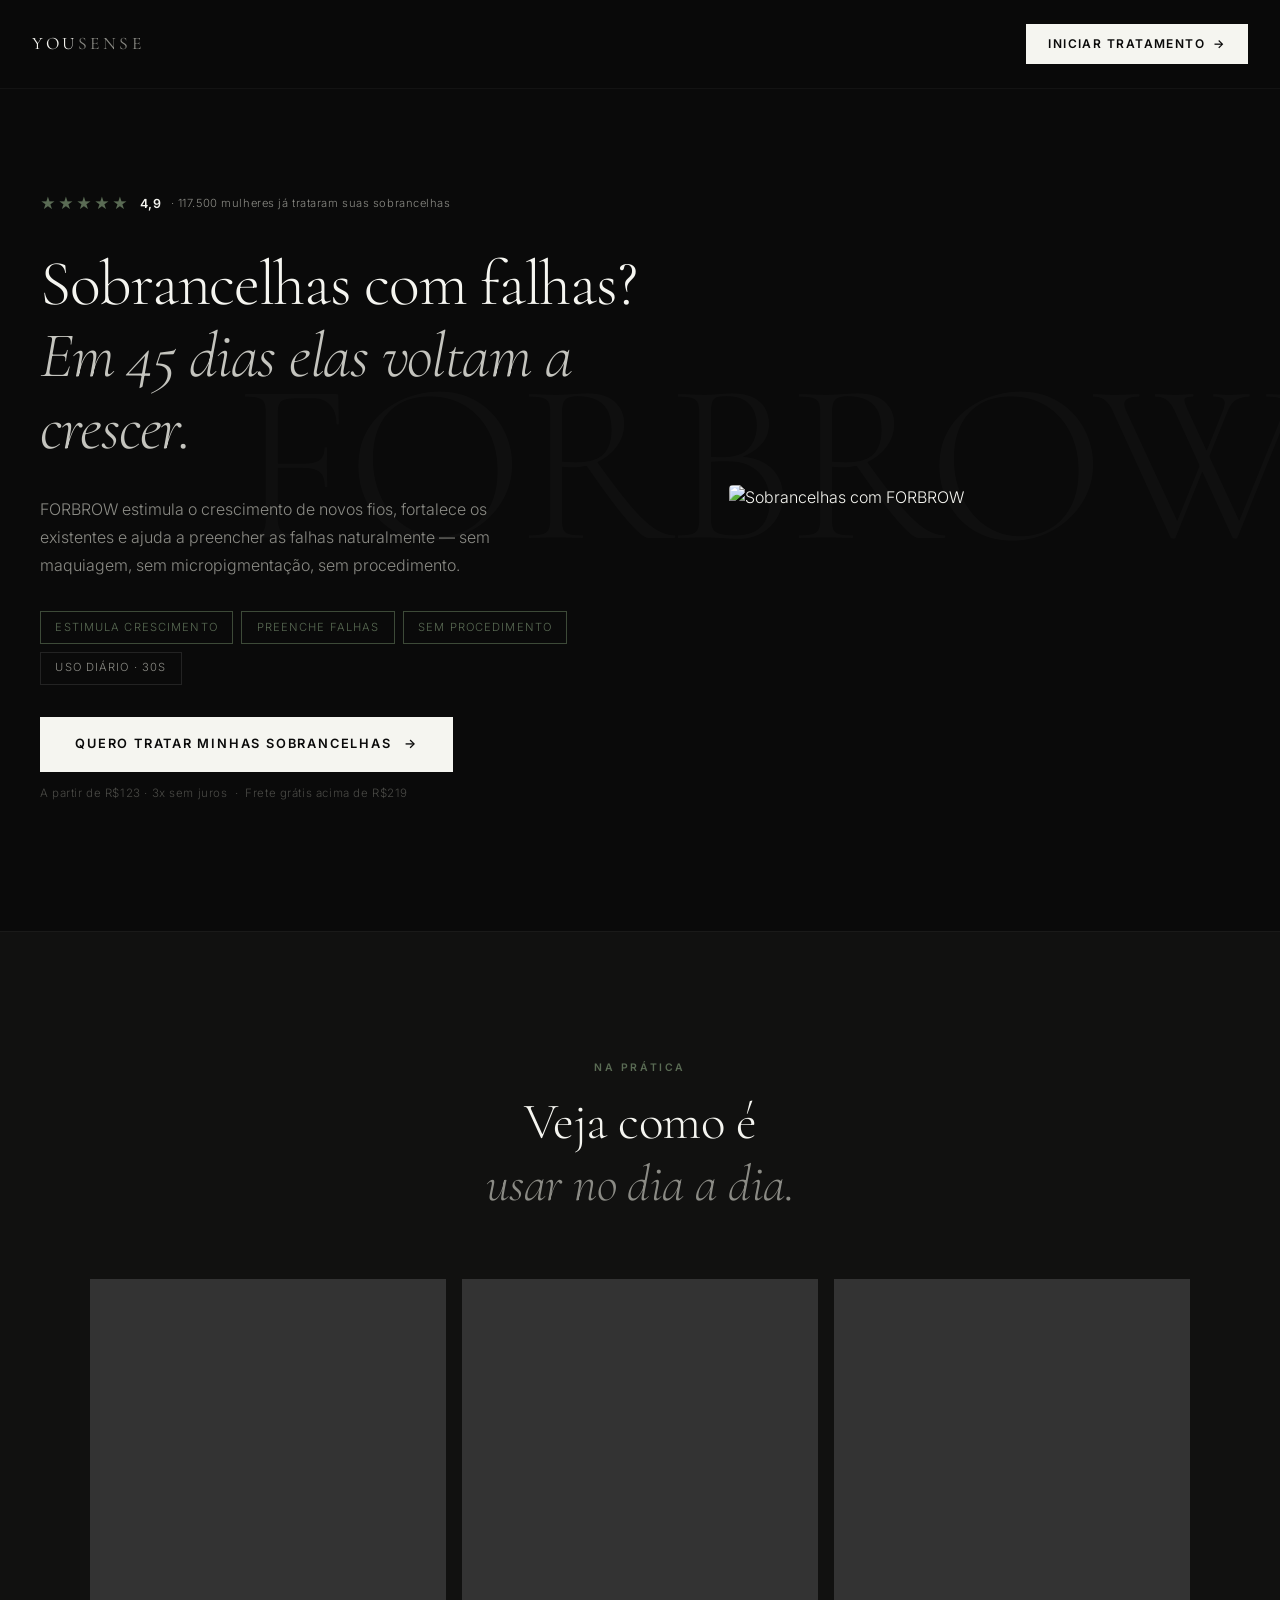
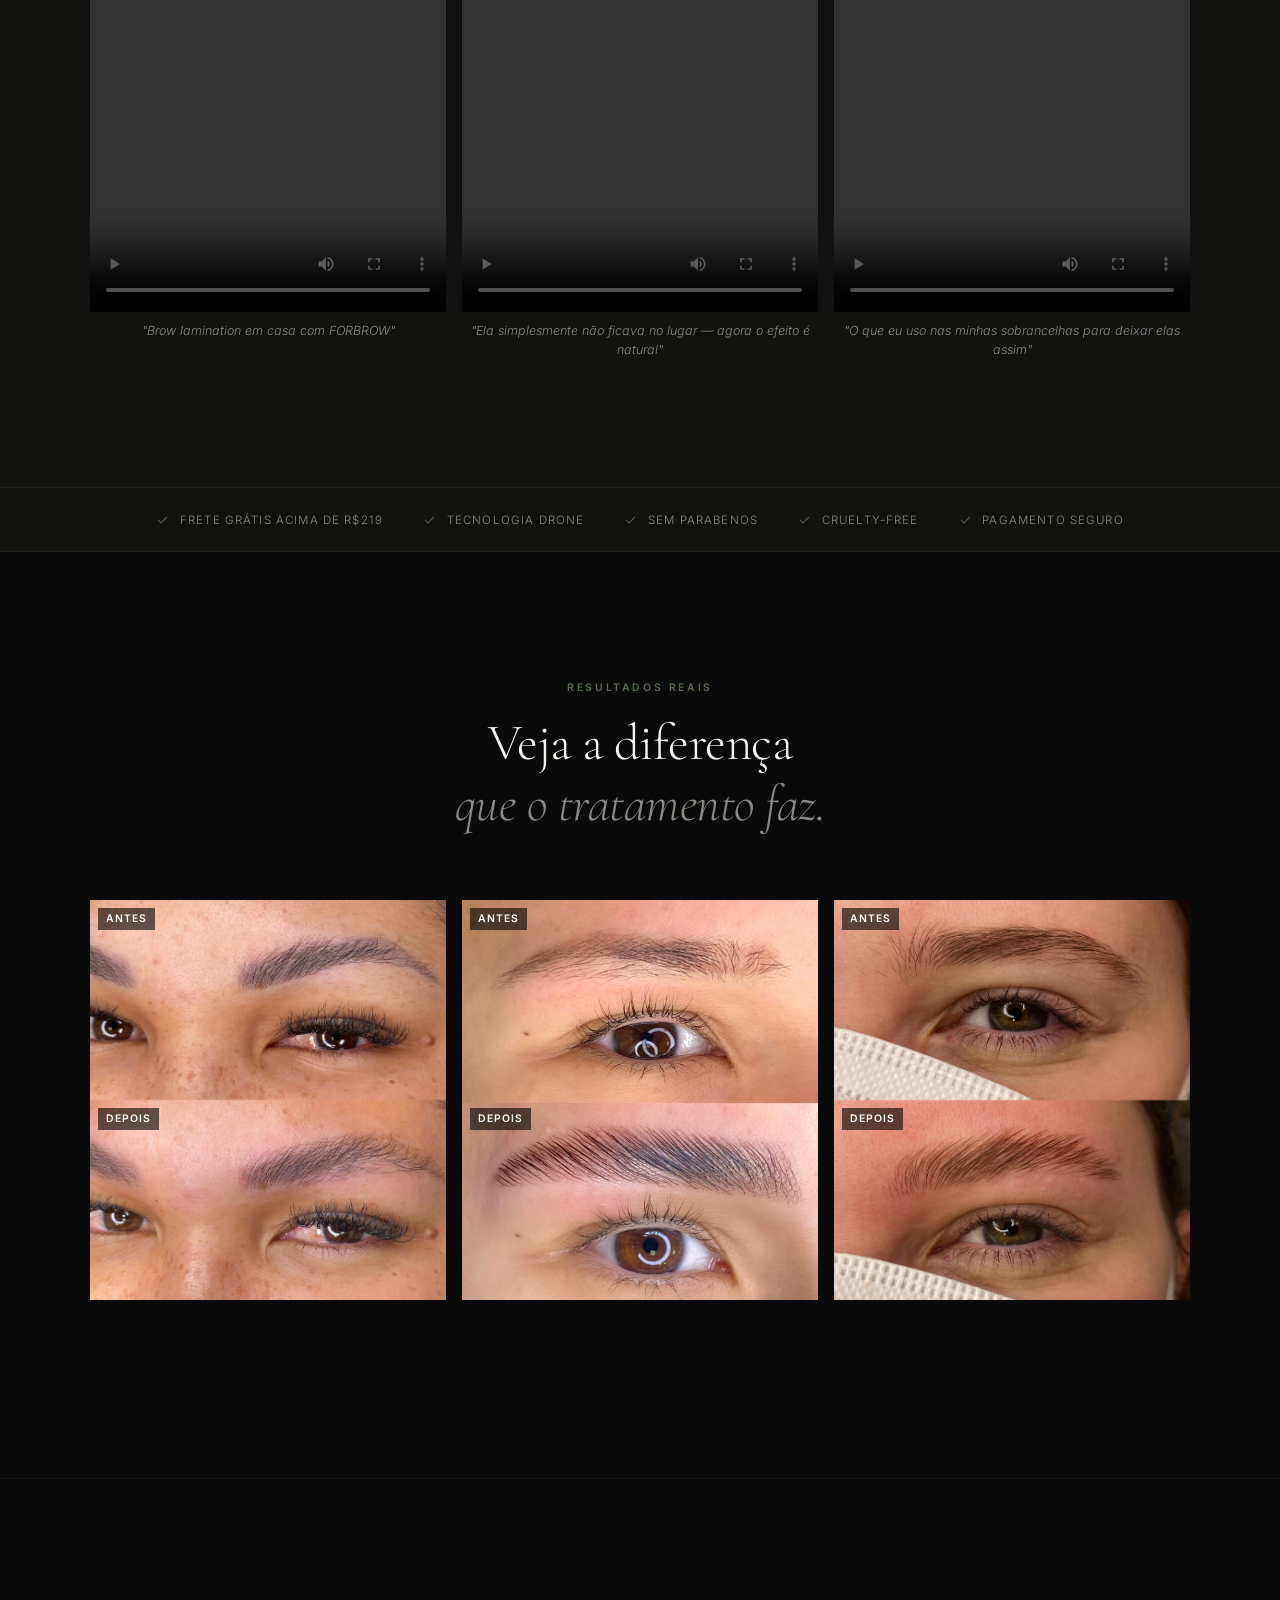
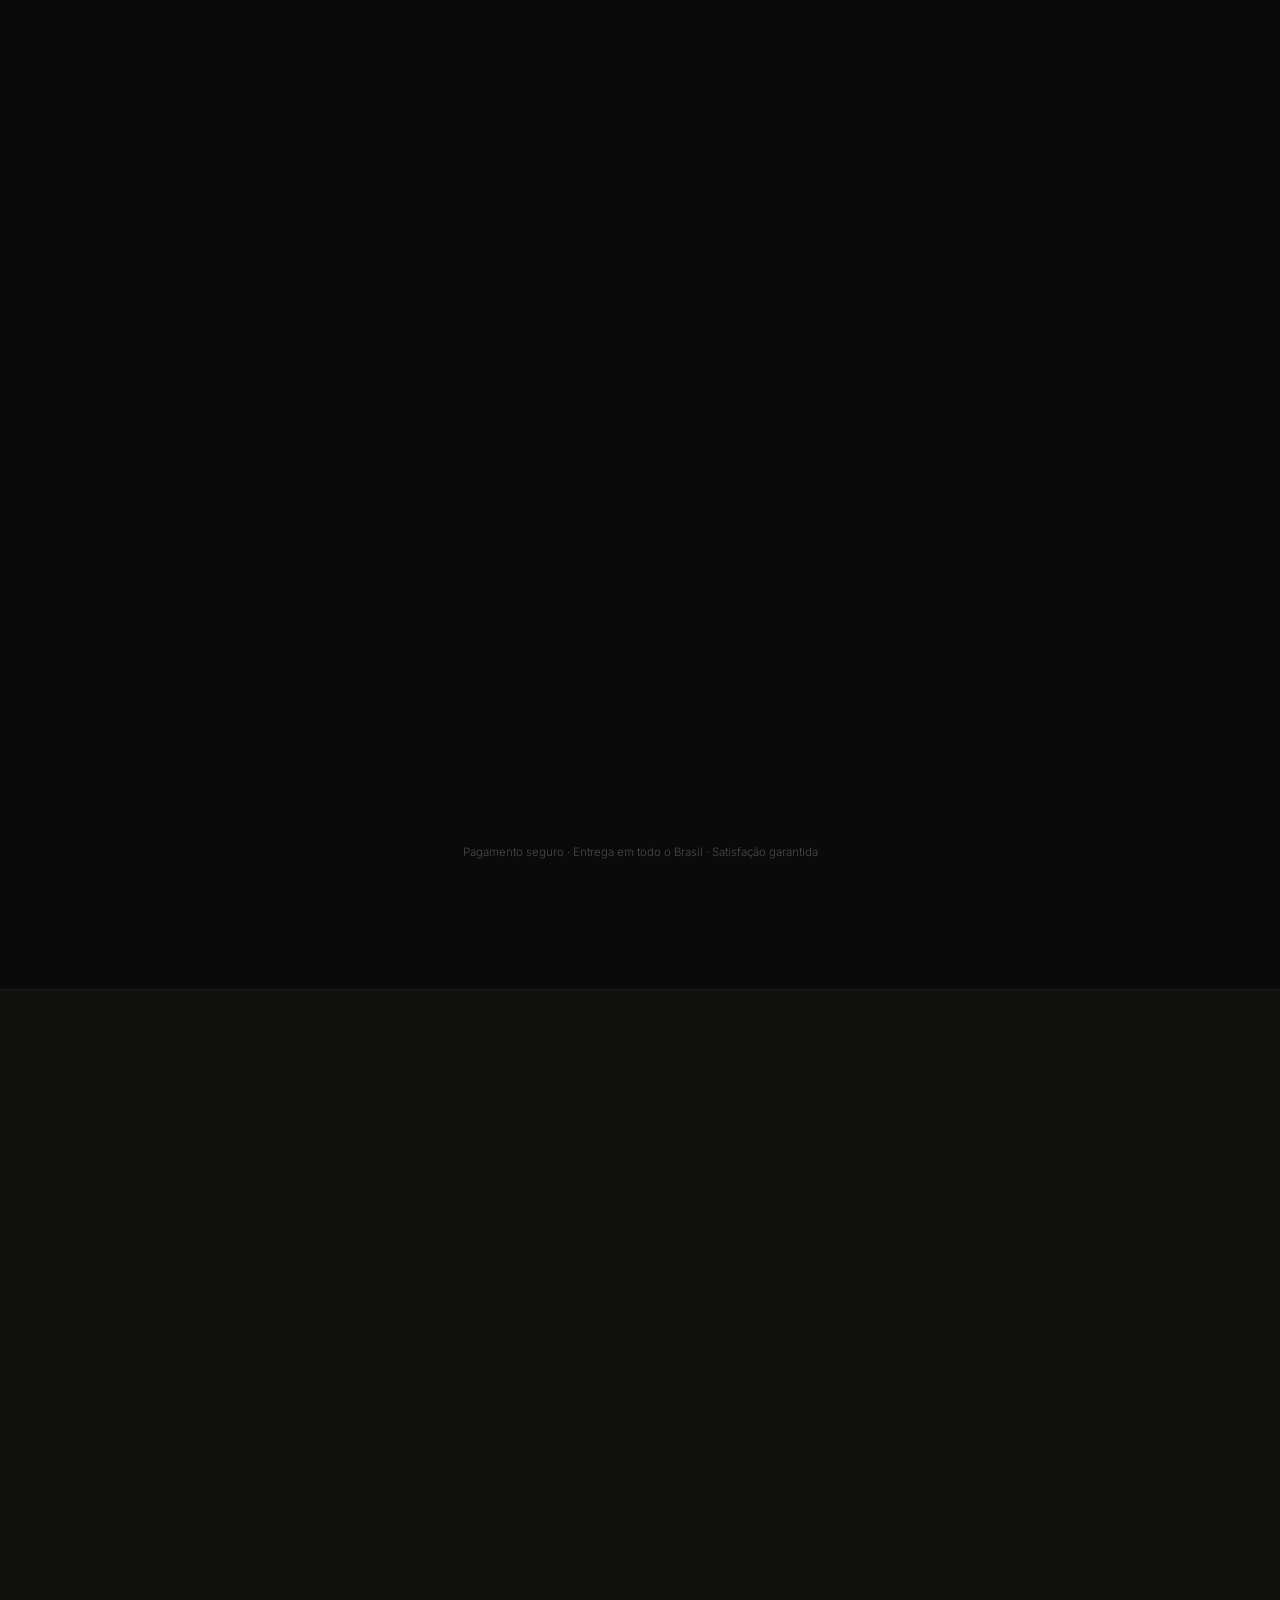
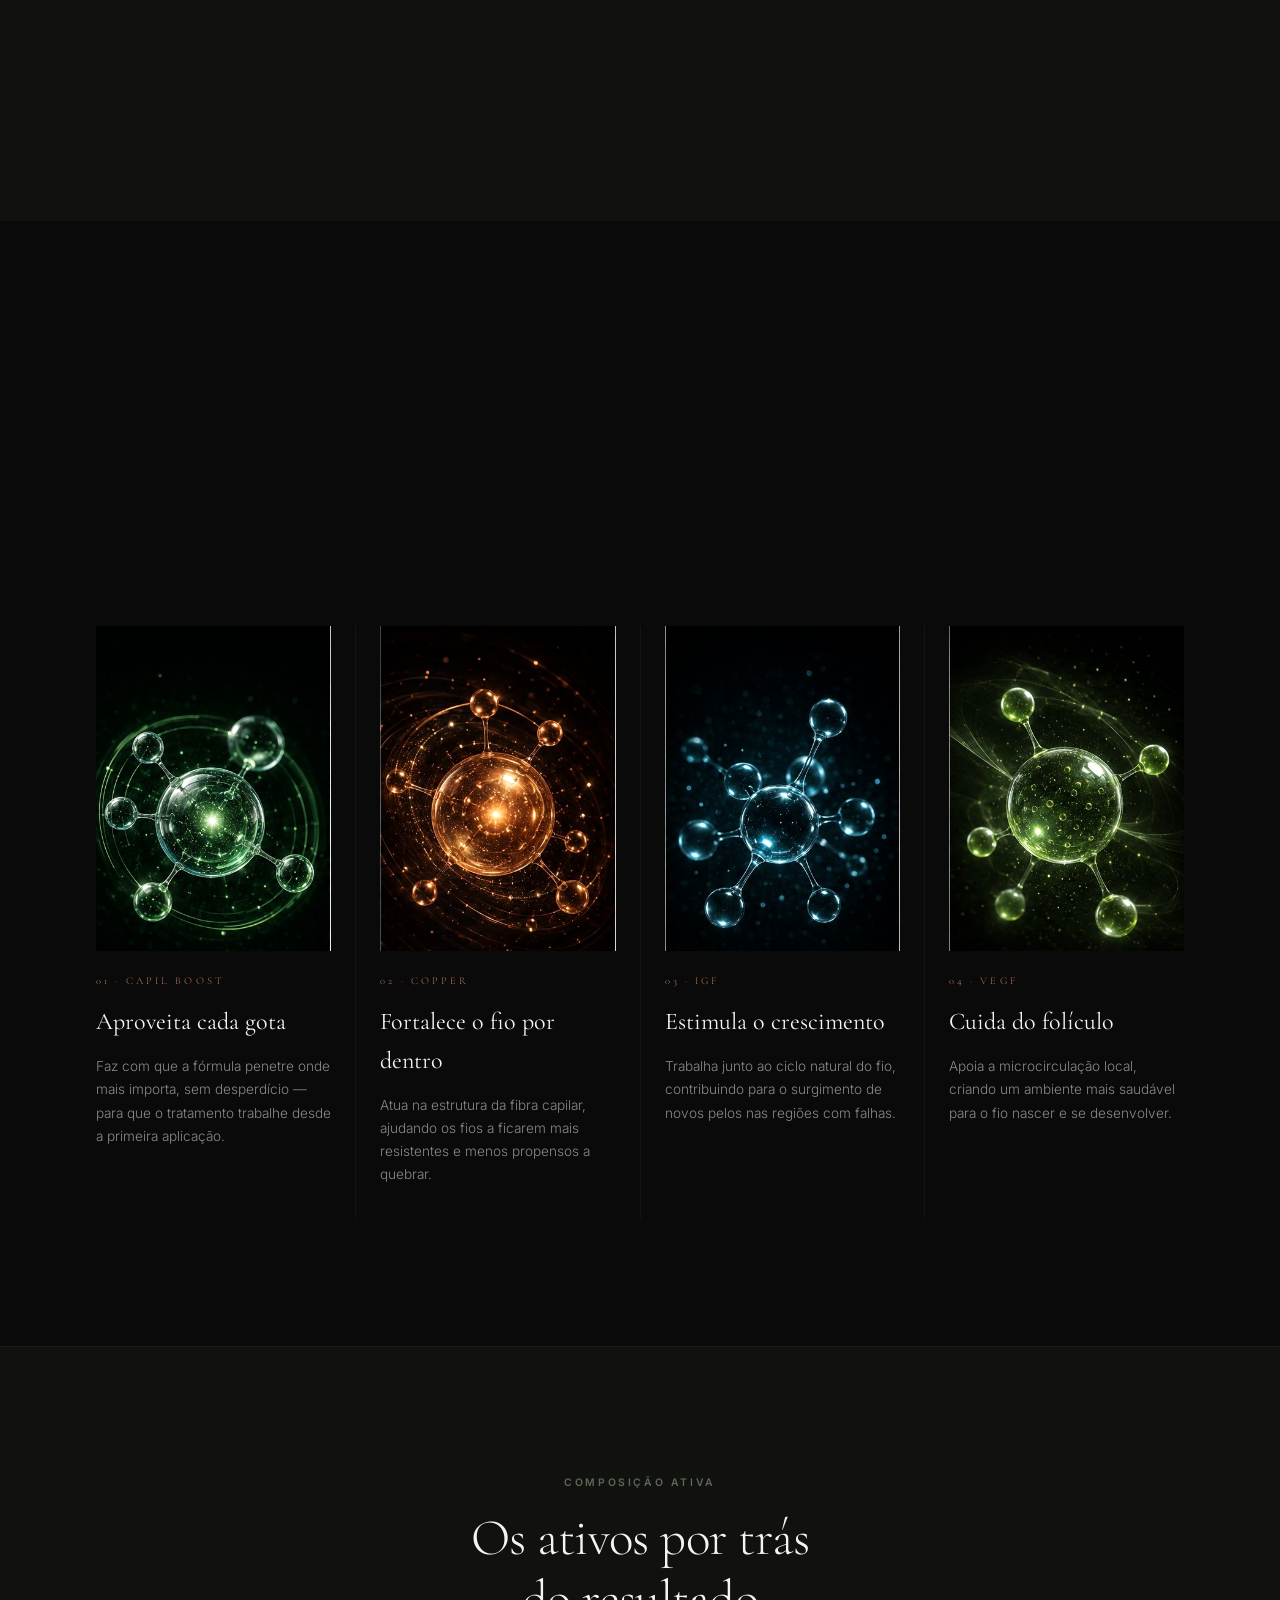
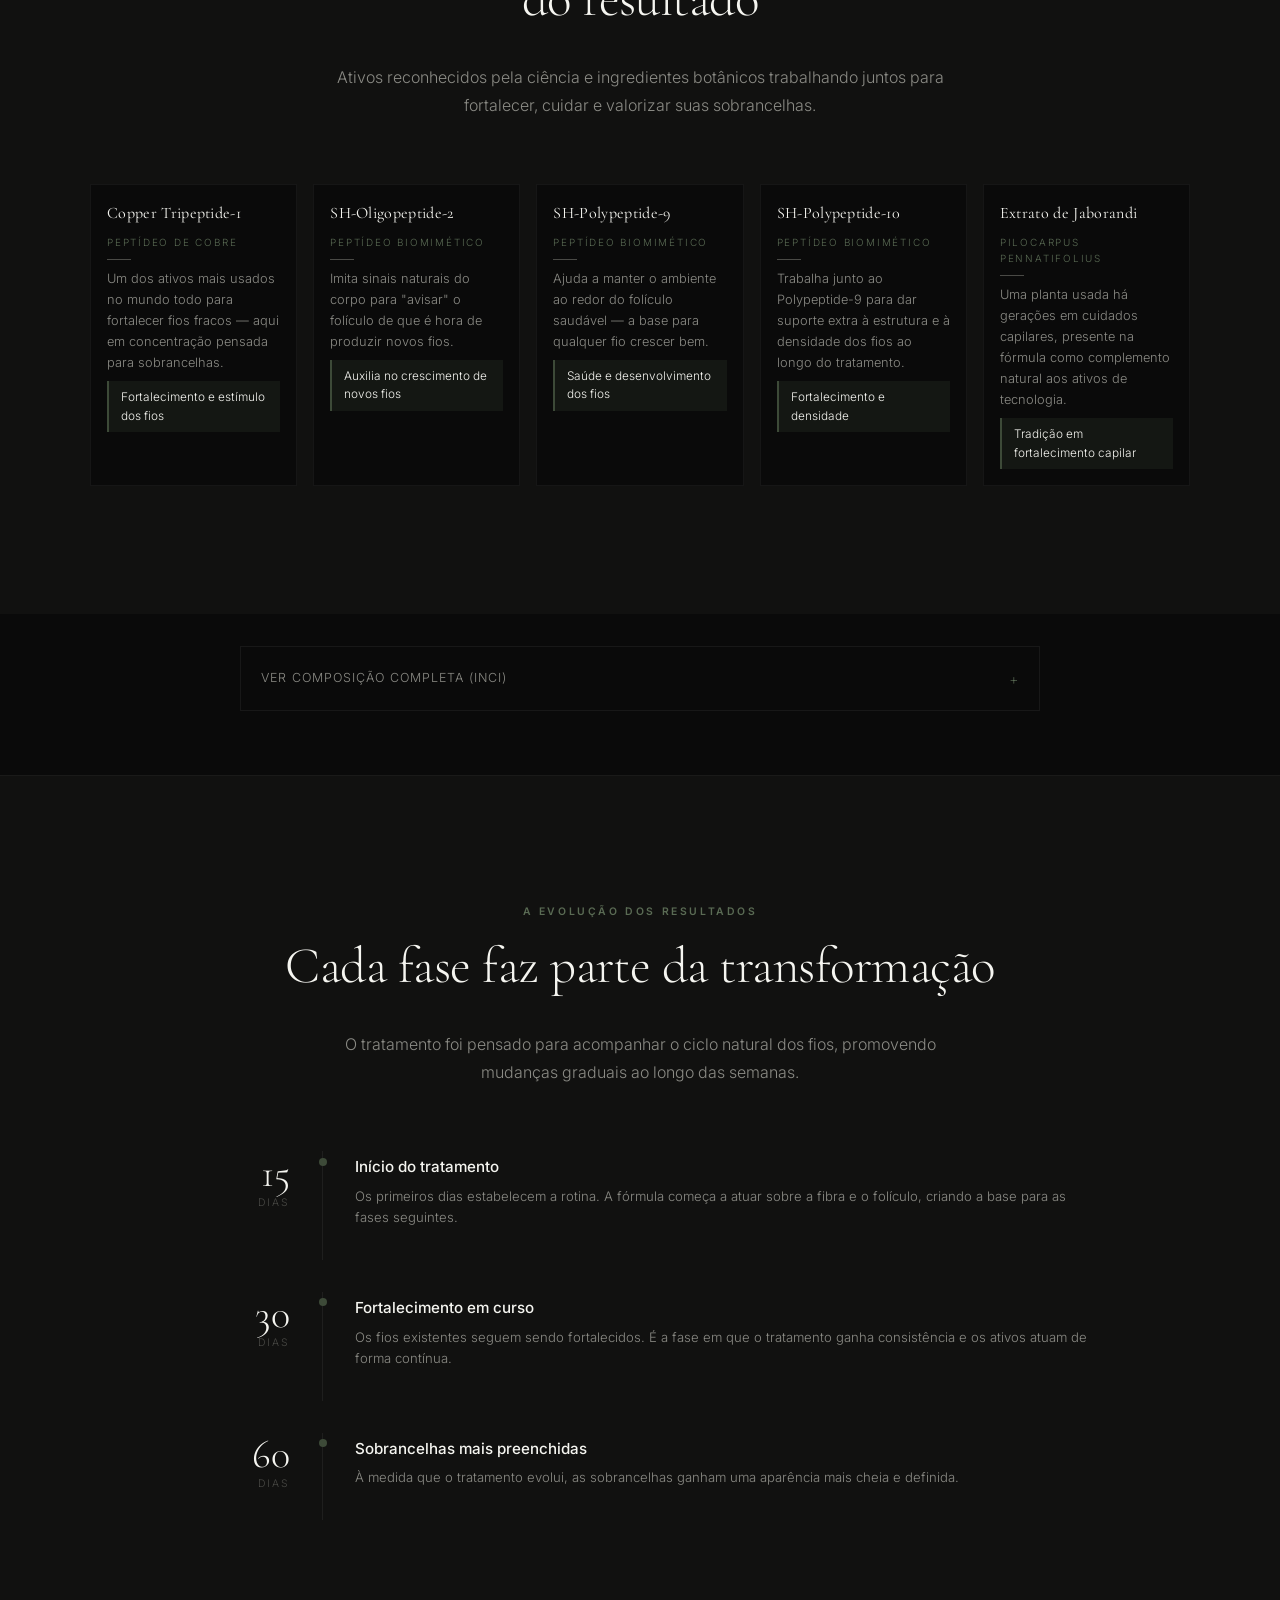
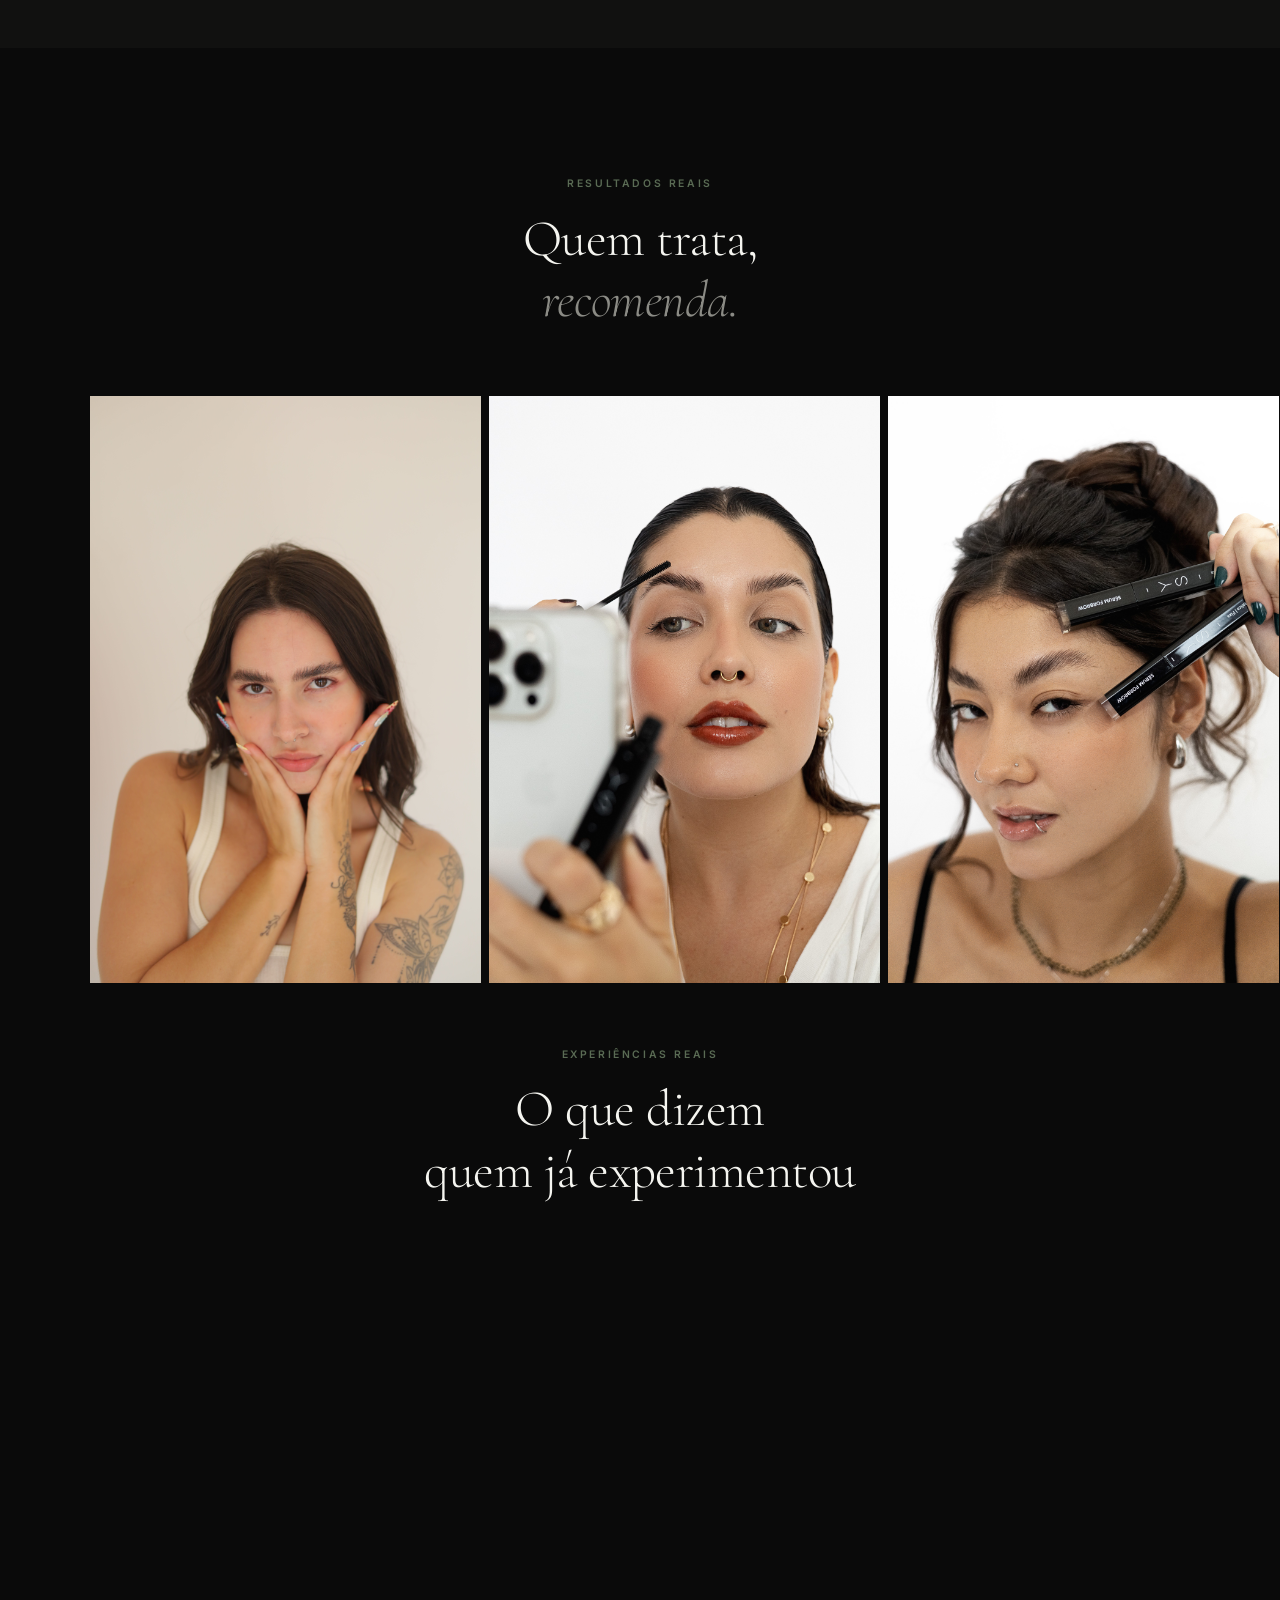
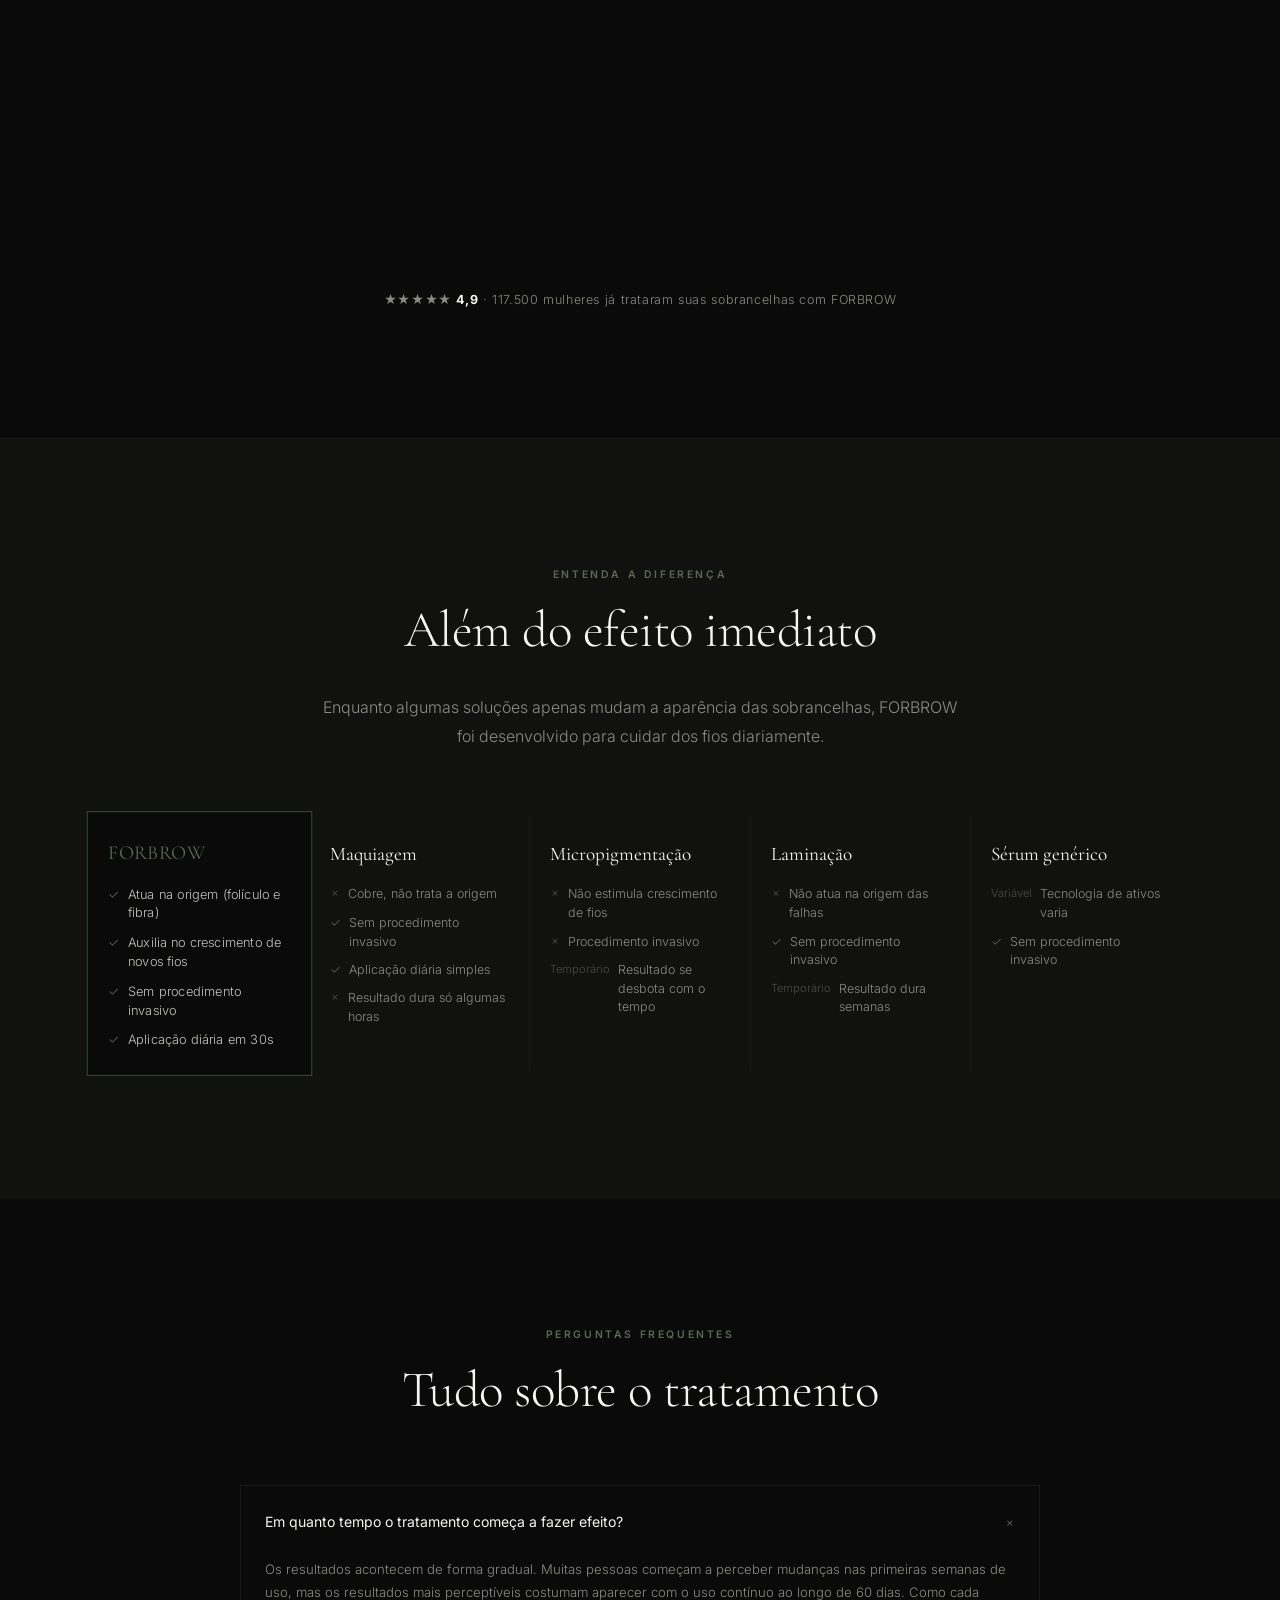
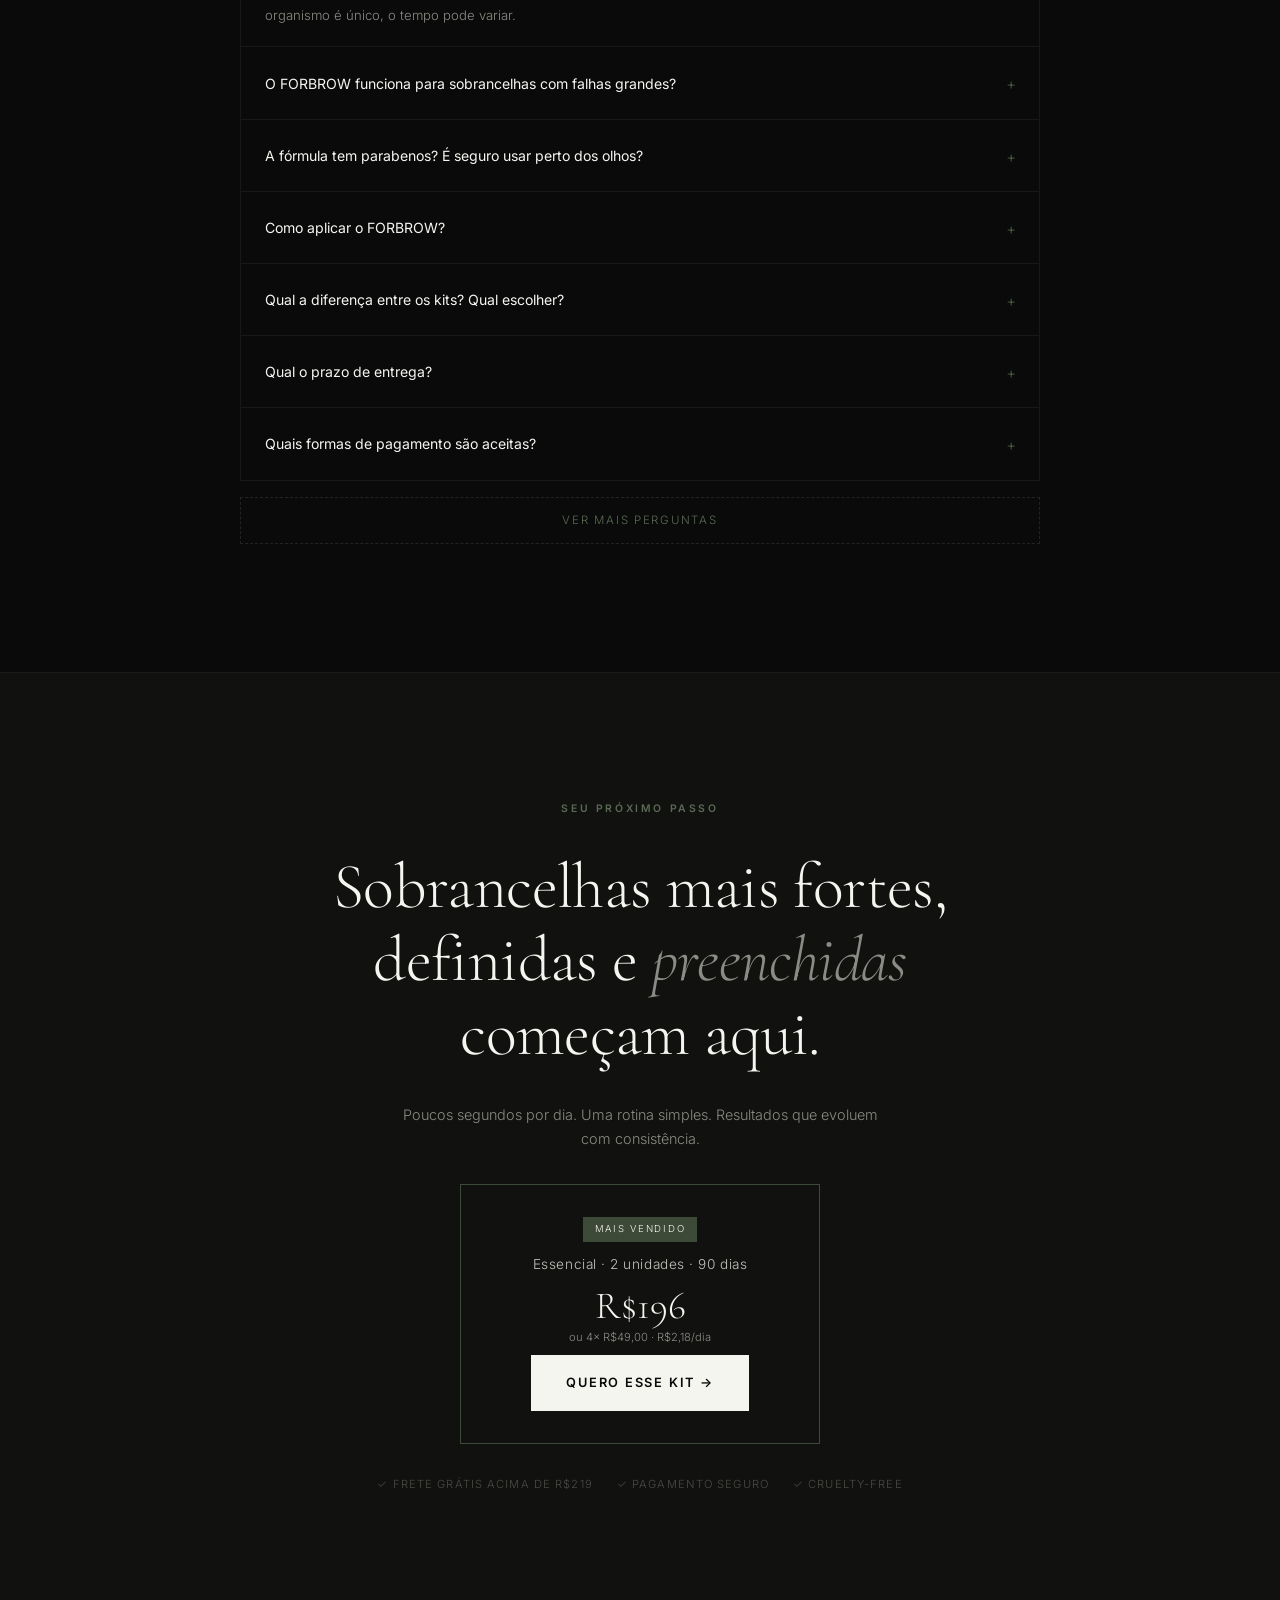
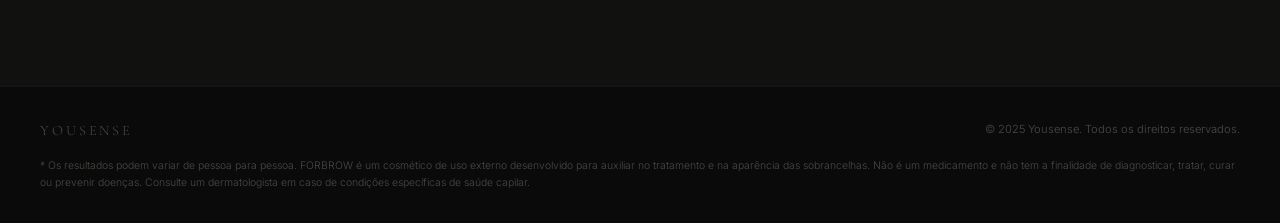
==== index.html @ ebbccc7a "Upload completo" ====
﻿<!DOCTYPE html>
<html lang="pt-BR">
<head>
<meta charset="UTF-8">
<meta name="viewport" content="width=device-width, initial-scale=1.0">
<script>
!function(f,b,e,v,n,t,s){if(f.fbq)return;n=f.fbq=function(){n.callMethod?n.callMethod.apply(n,arguments):n.queue.push(arguments)};if(!f._fbq)f._fbq=n;n.push=n;n.loaded=!0;n.version='2.0';n.queue=[];t=b.createElement(e);t.async=!0;t.src=v;s=b.getElementsByTagName(e)[0];s.parentNode.insertBefore(t,s)}(window,document,'script','https://connect.facebook.net/en_US/fbevents.js');
fbq('init', '1028016502401099');
fbq('track', 'PageView');
</script>
<noscript><img height="1" width="1" style="display:none" src="https://www.facebook.com/tr?id=1028016502401099&ev=PageView&noscript=1"/></noscript>
<title>FORBROW — Tratamento para Sobrancelhas | Yousense</title>
<meta name="description" content="FORBROW: tratamento para sobrancelhas que estimula o crescimento de novos fios, fortalece os existentes e auxilia no preenchimento progressivo de falhas. Tecnologia Yousense.">
<link rel="preconnect" href="https://fonts.googleapis.com">
<link rel="preconnect" href="https://fonts.gstatic.com" crossorigin>
<link href="https://fonts.googleapis.com/css2?family=Cormorant+Garamond:ital,wght@0,300;0,400;0,500;0,600;1,300;1,400&family=Inter:wght@300;400;500;600&display=swap" rel="stylesheet">
  <link rel="stylesheet" href="css/styles.css">
</head>
<body>

<div id="scroll-line"></div>

<!-- NAV -->
<nav>
  <div class="nav-logo"><a href="https://yousense.com.br/" target="_blank" rel="noopener">You<span>sense</span></a></div>
  <a href="#oferta" class="nav-cta">Iniciar tratamento <span class="arrow">→</span></a>
</nav>

<!-- HERO -->
<section id="hero">
  <div class="hero-bg-text">FORBROW</div>
  <div class="hero-inner">
    <div class="hero-content reveal">
      <div class="hero-social-proof">
        <span class="hero-stars">★★★★★</span>
        <span class="hero-rating">4,9</span>
        <span class="hero-social-text">· 117.500 mulheres já trataram suas sobrancelhas</span>
      </div>
      <h1 class="hero-headline">
        Sobrancelhas com falhas?<br><em>Em 45 dias elas voltam a crescer.</em>
      </h1>
      <p class="hero-sub">FORBROW estimula o crescimento de novos fios, fortalece os existentes e ajuda a preencher as falhas naturalmente — sem maquiagem, sem micropigmentação, sem procedimento.</p>
      <div class="hero-pills">
        <span class="pill active">Estimula crescimento</span>
        <span class="pill active">Preenche falhas</span>
        <span class="pill active">Sem procedimento</span>
        <span class="pill">Uso diário · 30s</span>
      </div>
      <div class="hero-cta-group">
        <a href="#oferta" class="btn-primary">Quero tratar minhas sobrancelhas <span class="arrow">→</span></a>
        <span class="guarantee-note">A partir de R$123 · 3x sem juros &nbsp;·&nbsp; Frete grátis acima de R$219</span>
      </div>
    </div>
    <div class="hero-visual reveal">
      <img src="images/after.jpg" alt="Sobrancelhas com FORBROW" style="width:100%; border-radius:4px; display:block;">
    </div>
  </div>
</section>
<!-- UGC EM VÍDEO -->
<section id="ugc" class="section-pad">
  <div class="ugc-inner">
    <div class="ugc-header reveal">
      <div class="label">Na prática</div>
      <h2 class="section-headline">Veja como é<br><em>usar no dia a dia.</em></h2>
    </div>
    <div class="ugc-grid reveal">
      <div class="ugc-card">
        <video class="ugc-video" controls playsinline preload="metadata">
          <source src="videos/ugc-video-1.mp4" type="video/mp4">
        </video>
        <div class="ugc-caption">"Brow lamination em casa com FORBROW"</div>
      </div>
      <div class="ugc-card">
        <video class="ugc-video" controls playsinline preload="metadata">
          <source src="videos/ugc-video-2.mp4" type="video/mp4">
        </video>
        <div class="ugc-caption">"Ela simplesmente não ficava no lugar — agora o efeito é natural"</div>
      </div>
      <div class="ugc-card">
        <video class="ugc-video" controls playsinline preload="metadata">
          <source src="videos/ugc-video-3.mp4" type="video/mp4">
        </video>
        <div class="ugc-caption">"O que eu uso nas minhas sobrancelhas para deixar elas assim"</div>
      </div>
    </div>
  </div>
</section>


<!-- TRUST BAR -->
<div id="trust-bar">
  <div class="trust-inner">
    <div class="trust-item"><span class="trust-icon">✓</span> Frete grátis acima de R$219</div>
    <div class="trust-item"><span class="trust-icon">✓</span> Tecnologia Drone</div>
    <div class="trust-item"><span class="trust-icon">✓</span> Sem parabenos</div>
    <div class="trust-item"><span class="trust-icon">✓</span> Cruelty-free</div>
    <div class="trust-item"><span class="trust-icon">✓</span> Pagamento seguro</div>
  </div>
</div>

<!-- ANTES E DEPOIS (PRINCIPAL) -->
<section id="antes-depois" class="section-pad">
  <div class="ad-inner reveal">
    <div class="label">Resultados reais</div>
    <h2 class="section-headline center">Veja a diferença<br><em>que o tratamento faz.</em></h2>
  </div>
  <div class="ad-grid reveal">
    <div class="ad-card" style="position:relative;">
      <span style="position:absolute;top:8px;left:8px;background:rgba(0,0,0,0.6);color:#fff;font-size:0.65rem;font-weight:600;letter-spacing:0.1em;padding:3px 8px;z-index:1;">ANTES</span>
      <span style="position:absolute;top:50%;left:8px;margin-top:8px;background:rgba(0,0,0,0.6);color:#fff;font-size:0.65rem;font-weight:600;letter-spacing:0.1em;padding:3px 8px;z-index:1;">DEPOIS</span>
      <img src="images/26D2F421-1D0B-45FF-B699-635121532B84.JPG.jpeg" alt="Resultado FORBROW — cliente 1" loading="lazy">
    </div>
    <div class="ad-card" style="position:relative;">
      <span style="position:absolute;top:8px;left:8px;background:rgba(0,0,0,0.6);color:#fff;font-size:0.65rem;font-weight:600;letter-spacing:0.1em;padding:3px 8px;z-index:1;">ANTES</span>
      <span style="position:absolute;top:50%;left:8px;margin-top:8px;background:rgba(0,0,0,0.6);color:#fff;font-size:0.65rem;font-weight:600;letter-spacing:0.1em;padding:3px 8px;z-index:1;">DEPOIS</span>
      <img src="images/98409A06-CE6F-4476-8E36-B8DF7D76AC28.JPG.jpeg" alt="Resultado FORBROW — cliente 2" loading="lazy">
    </div>
    <div class="ad-card" style="position:relative;">
      <span style="position:absolute;top:8px;left:8px;background:rgba(0,0,0,0.6);color:#fff;font-size:0.65rem;font-weight:600;letter-spacing:0.1em;padding:3px 8px;z-index:1;">ANTES</span>
      <span style="position:absolute;top:50%;left:8px;margin-top:8px;background:rgba(0,0,0,0.6);color:#fff;font-size:0.65rem;font-weight:600;letter-spacing:0.1em;padding:3px 8px;z-index:1;">DEPOIS</span>
      <img src="images/0967A214-9F07-4C84-92B2-5EA4955E0024.JPG.jpeg" alt="Resultado FORBROW — cliente 3" loading="lazy">
    </div>
  </div>
  <p class="ad-note reveal">Resultado individual de uma cliente com uso contínuo. Resultados podem variar de pessoa para pessoa.</p>
</section>
<section id="tratamento" class="section-pad">
  <div class="tratamento-inner reveal">
    <div class="label">O tratamento</div>
    <h2 class="section-headline">Uma nova sobrancelha<br><em>começa pelo tratamento certo.</em></h2>
    <p class="section-body center">FORBROW foi desenvolvido para atuar diretamente na origem das falhas: o folículo e a fibra capilar. Um cuidado diário que vai além do efeito imediato, promovendo sobrancelhas mais fortes, preenchidas e saudáveis com o passar das semanas.</p>
    <div class="divider divider-center"></div>
  </div>

  <div class="tratamento-video-wrap reveal">
    <video class="tratamento-video" poster="videos/tratamento-video-poster.jpg" controls playsinline preload="metadata">
      <source src="videos/tratamento-video.mp4" type="video/mp4">
    </video>
  </div>

  <div class="objetivos-grid reveal">
    <div class="objetivo-card">
      <div class="objetivo-icon">
        <svg width="22" height="22" viewBox="0 0 24 24" fill="none" stroke="currentColor" stroke-width="1.5" stroke-linecap="round" stroke-linejoin="round" aria-hidden="true"><path d="M12 22V12"/><path d="M12 12C12 8 9 5 5 5c0 4 3 7 7 7"/><path d="M12 12c0-4 3-7 7-7 0 4-3 7-7 7"/></svg>
      </div>
      <div class="objetivo-title">Crescimento dos fios</div>
      <div class="objetivo-text">Auxilia no estímulo ao crescimento de novos fios em regiões com falhas.</div>
    </div>
    <div class="objetivo-card">
      <div class="objetivo-icon">
        <svg width="22" height="22" viewBox="0 0 24 24" fill="none" stroke="currentColor" stroke-width="1.5" stroke-linecap="round" stroke-linejoin="round" aria-hidden="true"><path d="M13 2L3 14h9l-1 8 10-12h-9l1-8z"/></svg>
      </div>
      <div class="objetivo-title">Fortalecimento</div>
      <div class="objetivo-text">Fortalece os fios existentes, ajudando a desenvolver fios mais fortes e saudáveis.</div>
    </div>
    <div class="objetivo-card">
      <div class="objetivo-icon">
        <svg width="22" height="22" viewBox="0 0 24 24" fill="none" stroke="currentColor" stroke-width="1.5" stroke-linecap="round" stroke-linejoin="round" aria-hidden="true"><rect x="3" y="3" width="7" height="7" rx="1"/><rect x="14" y="3" width="7" height="7" rx="1"/><rect x="3" y="14" width="7" height="7" rx="1"/><rect x="14" y="14" width="7" height="7" rx="1"/></svg>
      </div>
      <div class="objetivo-title">Aparência mais uniforme</div>
      <div class="objetivo-text">Ao longo das semanas, as falhas tendem a se tornar menos perceptíveis.</div>
    </div>
    <div class="objetivo-card">
      <div class="objetivo-icon">
        <svg width="22" height="22" viewBox="0 0 24 24" fill="none" stroke="currentColor" stroke-width="1.5" stroke-linecap="round" stroke-linejoin="round" aria-hidden="true"><path d="M1 12s4-8 11-8 11 8 11 8-4 8-11 8-11-8-11-8z"/><circle cx="12" cy="12" r="3"/></svg>
      </div>
      <div class="objetivo-title">Mais volume natural</div>
      <div class="objetivo-text">Contribui para sobrancelhas com aparência mais cheia e harmoniosa, sem perder a naturalidade.</div>
    </div>
  </div>
</section>

<!-- OFERTA -->
<section id="oferta" class="section-pad">
  <div class="oferta-inner">
    <div class="oferta-header reveal">
      <div class="label">Escolha seu kit</div>
      <h2 class="section-headline">Por quanto tempo você quer cuidar das suas sobrancelhas?</h2>
      <p class="section-body center">O crescimento dos fios acontece de forma gradual. Por isso, a consistência no uso é fundamental para potencializar os resultados.</p>
    </div>
    <div class="kits-grid reveal">
      <div class="kit-card">
        <div style="height:52px;"></div>
        <div>
          <div class="kit-name">Primeiro Passo</div>
          <div class="kit-units">1 unidade · 45 dias</div>
        </div>
        <div class="kit-price-wrap">
          <div class="kit-price-old" style="visibility:hidden;">R$ 000,00</div>
          <div class="kit-price">R$<span>123</span></div>
          <div class="kit-price-per">ou 3× R$41,00 sem juros · R$2,73/dia</div>
        </div>
        <ul class="kit-features">
          <li><span class="kf-check">✓</span> 1 FORBROW · 10g</li>
          <li><span class="kf-check">✓</span> Aplicador de precisão</li>
          <li style="visibility:hidden;"><span class="kf-check">✓</span> Frete grátis</li>
          <li style="visibility:hidden;"><span class="kf-check">✓</span> Placeholder</li>
        </ul>
        <a href="https://yousense.com.br?add_to_cart=239855145&variant_id=1062798924&buyButton=true" class="btn-kit" target="_blank">Iniciar tratamento →</a>
        <p class="kit-microcopy">Ideal para conhecer o FORBROW e iniciar sua rotina de tratamento. O resultado completo costuma exigir o ciclo de 90 dias.</p>
      </div>
      <div class="kit-card featured">
        <div class="kit-badge">Mais vendido</div>
        <div style="height:26px;"></div>
        <div>
          <div class="kit-name">Essencial</div>
          <div class="kit-units">2 unidades · 90 dias</div>
        </div>
        <div class="kit-price-wrap">
          <div class="kit-price-old">R$ 246,00</div>
          <div class="kit-price">R$<span>196</span></div>
          <div class="kit-price-per">ou 4× R$49,00 sem juros · R$2,18/dia</div>
        </div>
        <div class="savings-note">Economia de R$50,00</div>
        <ul class="kit-features">
          <li><span class="kf-check">✓</span> 2 FORBROW · 10g</li>
          <li><span class="kf-check">✓</span> Aplicador de precisão</li>
          <li><span class="kf-check">✓</span> Frete grátis</li>
        </ul>
        <a href="https://yousense.com.br?add_to_cart=351730976&variant_id=1547157519&buyButton=true" class="btn-kit featured" target="_blank">Iniciar tratamento →</a>
        <p class="kit-microcopy featured">Ciclo recomendado para resultados visíveis e consistentes.</p>
      </div>
      <div class="kit-card">
        <div class="kit-badge" style="background:var(--gray-700);">Tratamento completo</div>
        <div class="kit-badge" style="background:var(--copper);color:var(--black);margin-top:4px;">+ Necessaire personalizada</div>
        <div>
          <div class="kit-name">Completo</div>
          <div class="kit-units">3 unidades · 135 dias</div>
        </div>
        <div class="kit-price-wrap">
          <div class="kit-price-old">R$ 369,00</div>
          <div class="kit-price">R$<span>250</span></div>
          <div class="kit-price-per">ou 3× R$83,33 sem juros · R$1,85/dia</div>
        </div>
        <div class="savings-note">Economia de R$119,00 · R$83,33/un.</div>
        <ul class="kit-features">
          <li><span class="kf-check">✓</span> 3 FORBROW · 10g</li>
          <li><span class="kf-check">✓</span> Aplicador de precisão</li>
          <li><span class="kf-check">✓</span> Frete grátis</li>
          <li><span class="kf-check">✓</span> Necessaire personalizada</li>
        </ul>
        <a href="https://yousense.com.br?add_to_cart=240529344&variant_id=1055878490&buyButton=true" class="btn-kit" target="_blank">Iniciar tratamento →</a>
        <p class="kit-microcopy">Para um ciclo completo de transformação progressiva.</p>
      </div>
    </div>
    <p style="text-align:center;margin-top:var(--space-md);font-size:0.72rem;color:var(--gray-700);">Pagamento seguro · Entrega em todo o Brasil · Satisfação garantida</p>
  </div>
</section>

<!-- ABORDAGEM -->
<section id="abordagem" class="section-pad">
  <div class="transform-grid">
    <div class="transform-content reveal">
      <div class="label">O diferencial</div>
      <h2 class="section-headline" style="margin-bottom:var(--space-sm);">Tratar é diferente<br>de disfarçar.</h2>
      <p class="section-body" style="margin:0;">Cobrir uma falha com maquiagem resolve por algumas horas. Tratar a origem — o folículo enfraquecido — é o que permite que a sobrancelha mude de verdade ao longo do tempo.</p>
      <div class="divider"></div>
      <div class="approach-list">
        <div class="approach-item"><span class="marker">→</span> Estimula o crescimento de novos fios</div>
        <div class="approach-item"><span class="marker">→</span> Fortalece os fios já existentes</div>
        <div class="approach-item"><span class="marker">→</span> Atua diretamente no tratamento das sobrancelhas</div>
        <div class="approach-item"><span class="marker">→</span> Promove uma nova sobrancelha ao longo do tratamento</div>
      </div>
    </div>
    <div class="reveal">
      <div class="lifestyle-grid">
        <img class="lifestyle-img lifestyle-img-main" src="images/colagem-forbrow-crop.jpg" alt="Resultado FORBROW" loading="lazy">
      </div>
    </div>
  </div>
</section>

<!-- TECNOLOGIA DRONE -->
<section id="drone" class="section-pad">
  <div class="drone-inner">
    <div class="drone-header reveal">
      <div class="label">Tecnologia exclusiva</div>
      <h2 class="section-headline">Por dentro do tratamento</h2>
      <p class="section-body center">Quatro tecnologias trabalhando juntas: da absorção dos ativos ao fortalecimento e cuidado contínuo dos fios, promovendo sobrancelhas mais saudáveis e preenchidas ao longo do tempo.</p>
    </div>
    <div class="drone-grid reveal">
      <div class="drone-card">
        <img class="drone-visual" src="[data-uri]" alt="Visualização da tecnologia Drone Capil Boost">
        <div class="drone-tag">01 · Capil Boost</div>
        <div class="drone-name">Aproveita cada gota</div>
        <div class="drone-text">Faz com que a fórmula penetre onde mais importa, sem desperdício — para que o tratamento trabalhe desde a primeira aplicação.</div>
      </div>
      <div class="drone-card">
        <img class="drone-visual" src="[data-uri]" alt="Visualização da tecnologia Drone Copper">
        <div class="drone-tag">02 · Copper</div>
        <div class="drone-name">Fortalece o fio por dentro</div>
        <div class="drone-text">Atua na estrutura da fibra capilar, ajudando os fios a ficarem mais resistentes e menos propensos a quebrar.</div>
      </div>
      <div class="drone-card">
        <img class="drone-visual" src="[data-uri]" alt="Visualização da tecnologia Drone IGF">
        <div class="drone-tag">03 · IGF</div>
        <div class="drone-name">Estimula o crescimento</div>
        <div class="drone-text">Trabalha junto ao ciclo natural do fio, contribuindo para o surgimento de novos pelos nas regiões com falhas.</div>
      </div>
      <div class="drone-card">
        <img class="drone-visual" src="[data-uri]" alt="Visualização da tecnologia Drone VEGF">
        <div class="drone-tag">04 · VEGF</div>
        <div class="drone-name">Cuida do folículo</div>
        <div class="drone-text">Apoia a microcirculação local, criando um ambiente mais saudável para o fio nascer e se desenvolver.</div>
      </div>
    </div>
  </div>
</section>

<!-- ATIVOS -->
<section id="ativos" class="section-pad">
  <div class="ativos-inner">
    <div class="ativos-header reveal">
      <div class="label">Composição ativa</div>
      <h2 class="section-headline">Os ativos por trás<br>do resultado</h2>
      <p class="section-body center">Ativos reconhecidos pela ciência e ingredientes botânicos trabalhando juntos para fortalecer, cuidar e valorizar suas sobrancelhas.</p>
    </div>
    <div class="ing-grid reveal">
      <div class="ing-card">
        <div class="ing-name">Copper Tripeptide-1</div>
        <div class="ing-origin">Peptídeo de cobre</div>
        <div class="ing-divider"></div>
        <div class="ing-what">Um dos ativos mais usados no mundo todo para fortalecer fios fracos — aqui em concentração pensada para sobrancelhas.</div>
        <div class="ing-benefit">Fortalecimento e estímulo dos fios</div>
      </div>
      <div class="ing-card">
        <div class="ing-name">SH-Oligopeptide-2</div>
        <div class="ing-origin">Peptídeo biomimético</div>
        <div class="ing-divider"></div>
        <div class="ing-what">Imita sinais naturais do corpo para "avisar" o folículo de que é hora de produzir novos fios.</div>
        <div class="ing-benefit">Auxilia no crescimento de novos fios</div>
      </div>
      <div class="ing-card">
        <div class="ing-name">SH-Polypeptide-9</div>
        <div class="ing-origin">Peptídeo biomimético</div>
        <div class="ing-divider"></div>
        <div class="ing-what">Ajuda a manter o ambiente ao redor do folículo saudável — a base para qualquer fio crescer bem.</div>
        <div class="ing-benefit">Saúde e desenvolvimento dos fios</div>
      </div>
      <div class="ing-card">
        <div class="ing-name">SH-Polypeptide-10</div>
        <div class="ing-origin">Peptídeo biomimético</div>
        <div class="ing-divider"></div>
        <div class="ing-what">Trabalha junto ao Polypeptide-9 para dar suporte extra à estrutura e à densidade dos fios ao longo do tratamento.</div>
        <div class="ing-benefit">Fortalecimento e densidade</div>
      </div>
      <div class="ing-card ing-card-last">
        <div class="ing-name">Extrato de Jaborandi</div>
        <div class="ing-origin">Pilocarpus pennatifolius</div>
        <div class="ing-divider"></div>
        <div class="ing-what">Uma planta usada há gerações em cuidados capilares, presente na fórmula como complemento natural aos ativos de tecnologia.</div>
        <div class="ing-benefit">Tradição em fortalecimento capilar</div>
      </div>
    </div>
  </div>
</section>

<!-- COMPOSIÇÃO COMPLETA (compacta, colapsável) -->
<section id="composicao" class="section-pad-sm">
  <div class="composicao-inner">
    <details class="inci-details reveal">
      <summary class="inci-summary">Ver composição completa (INCI)</summary>
      <div class="inci-list">
        <span class="inci-item">Aqua</span>
        <span class="inci-item">Aminomethyl Propanol</span>
        <span class="inci-item">Caprylyl Glycol</span>
        <span class="inci-item">Carbomer</span>
        <span class="inci-item">Disodium EDTA</span>
        <span class="inci-item">Ethoxydiglycol</span>
        <span class="inci-item">Glycerin</span>
        <span class="inci-item">Phenoxyethanol</span>
        <span class="inci-item">Phosphate Buffered Saline</span>
        <span class="inci-item">Poloxamer 407</span>
        <span class="inci-item">Polyimide-1</span>
        <span class="inci-item">Propylene Glycol</span>
        <span class="inci-item">PVP</span>
        <span class="inci-item">Fragrance</span>
        <span class="inci-item">Copper Tripeptide-1</span>
        <span class="inci-item">SH-Oligopeptide-2</span>
        <span class="inci-item">SH-Polypeptide-9</span>
        <span class="inci-item">SH-Polypeptide-10</span>
        <span class="inci-item">Extrato de Jaborandi</span>
      </div>
      <p class="inci-note">Composição sujeita a atualizações conforme aprimoramento da fórmula. Consulte sempre a embalagem do produto para a versão vigente.</p>
    </details>
  </div>
</section>

<!-- RESULTADOS / TIMELINE -->
<section id="resultados" class="section-pad">
  <div class="resultados-inner">
    <div class="resultados-header reveal">
      <div class="label">A evolução dos resultados</div>
      <h2 class="section-headline">Cada fase faz parte da transformação</h2>
      <p class="section-body center">O tratamento foi pensado para acompanhar o ciclo natural dos fios, promovendo mudanças graduais ao longo das semanas.</p>
    </div>
    <div class="timeline reveal">
      <div class="timeline-item">
        <div class="tl-day">15<span>dias</span></div>
        <div class="tl-line"><div class="tl-dot"></div></div>
        <div class="tl-content">
          <div class="tl-title">Início do tratamento</div>
          <div class="tl-text">Os primeiros dias estabelecem a rotina. A fórmula começa a atuar sobre a fibra e o folículo, criando a base para as fases seguintes.</div>
        </div>
      </div>
      <div class="timeline-item">
        <div class="tl-day">30<span>dias</span></div>
        <div class="tl-line"><div class="tl-dot"></div></div>
        <div class="tl-content">
          <div class="tl-title">Fortalecimento em curso</div>
          <div class="tl-text">Os fios existentes seguem sendo fortalecidos. É a fase em que o tratamento ganha consistência e os ativos atuam de forma contínua.</div>
        </div>
      </div>
      <div class="timeline-item">
        <div class="tl-day">60<span>dias</span></div>
        <div class="tl-line"><div class="tl-dot"></div></div>
        <div class="tl-content">
          <div class="tl-title">Sobrancelhas mais preenchidas</div>
          <div class="tl-text">À medida que o tratamento evolui, as sobrancelhas ganham uma aparência mais cheia e definida.</div>
        </div>
      </div>
    </div>
  </div>
</section>

<!-- PROVA SOCIAL (estrutura, sem dados inventados) -->
<section id="prova-social" class="section-pad">
  <div class="ps-inner">
    <div class="ps-header reveal">
      <div class="label">Resultados reais</div>
      <h2 class="section-headline">Quem trata,<br><em>recomenda.</em></h2>
    </div>
    <div class="lifestyle-grid lifestyle-grid-wide reveal">
      <img class="lifestyle-img" src="images/IMG_3424.jpg" alt="Resultado FORBROW" loading="lazy">
      <img class="lifestyle-img" src="images/IMG_8815.jpg" alt="Resultado FORBROW" loading="lazy">
      <img class="lifestyle-img" src="images/IMG_8847.jpg" alt="Resultado FORBROW" loading="lazy">
    </div>

    <div class="ps-header reveal" style="margin-top:var(--space-lg);">
      <div class="label">Experiências reais</div>
      <h2 class="section-headline">O que dizem<br>quem já experimentou</h2>
    </div>
    <div class="reviews-grid reveal">
      <div class="review-card-real">
        <div class="rcr-stars">★★★★★</div>
        <p class="rcr-text">"Eu pesquisei muito antes de comprar, confesso que estava com receio... Esse aqui é diferente de tudo. Não deixa a sobrancelha pesada, cria um efeito de brow lamination super delicado, com fixação alta de verdade. Podem comprar sem medo — vale muito a pena!"</p>
        <div class="rcr-footer">
          <span class="rcr-name">Sil Spironello</span>
          <span class="rcr-meta">1 mês</span>
          <span class="rcr-badge">✓ Compra verificada</span>
        </div>
      </div>
      <div class="review-card-real">
        <div class="rcr-stars">★★★★★</div>
        <p class="rcr-text">"O sérum mais perfeito que eu já vi ❤️❤️❤️❤️❤️"</p>
        <div class="rcr-footer">
          <span class="rcr-name">Domingas Marine Bispo dos Santos</span>
          <span class="rcr-meta">8 meses</span>
          <span class="rcr-badge">✓ Compra verificada</span>
        </div>
      </div>
      <div class="review-card-real">
        <div class="rcr-stars">★★★★★</div>
        <p class="rcr-text">"Sem exagero: é um dos melhores que já experimentei. Não esperava, mas entregou demais! Já garanti um lugar fixo no meu top 3 de produtos que não vivo sem."</p>
        <div class="rcr-footer">
          <span class="rcr-name">Giovanna</span>
          <span class="rcr-meta">6 meses</span>
          <span class="rcr-badge">✓ Compra verificada</span>
        </div>
      </div>
      <div class="review-card-real">
        <div class="rcr-stars">★★★★★</div>
        <p class="rcr-text">"É a primeira vez que compro. Confesso que fiquei com receio de ser só publicidade. Mas o efeito na sobrancelha é maravilhoso. Virei cliente 😍"</p>
        <div class="rcr-footer">
          <span class="rcr-name">Silvia Leticia Vicente dos Santos</span>
          <span class="rcr-meta">6 meses</span>
          <span class="rcr-badge">✓ Compra verificada</span>
        </div>
      </div>
      <div class="review-card-real">
        <div class="rcr-stars">★★★★★</div>
        <p class="rcr-text">"Simplesmente o melhor que eu já vi no mercado!!! Imbatível!!"</p>
        <div class="rcr-footer">
          <span class="rcr-name">Milena Cerqueira</span>
          <span class="rcr-meta">6 meses</span>
          <span class="rcr-badge">✓ Compra verificada</span>
        </div>
      </div>
      <div class="review-card-real">
        <div class="rcr-stars">★★★★★</div>
        <p class="rcr-text">"Amei o produto, incrível. Cumpre o que promete. Super recomendo."</p>
        <div class="rcr-footer">
          <span class="rcr-name">Renata Victor</span>
          <span class="rcr-meta">2 meses</span>
          <span class="rcr-badge">✓ Compra verificada</span>
        </div>
      </div>
    </div>
    <p style="text-align:center;margin-top:var(--space-md);font-size:0.78rem;color:var(--gray-500);letter-spacing:0.05em;">★★★★★ <strong style="color:var(--white);">4,9</strong> · 117.500 mulheres já trataram suas sobrancelhas com FORBROW</p>
  </div>
</section>
<!-- DIFERENCIAIS -->
<section id="diferenciais" class="section-pad">
  <div class="comp-inner">
    <div class="comp-header reveal">
      <div class="label">Entenda a diferença</div>
      <h2 class="section-headline">Além do efeito imediato</h2>
      <p class="section-body center">Enquanto algumas soluções apenas mudam a aparência das sobrancelhas, FORBROW foi desenvolvido para cuidar dos fios diariamente.</p>
    </div>
    <div class="diff-grid reveal">
      <div class="diff-card diff-card-main">
        <div class="diff-name">FORBROW</div>
        <ul class="diff-list">
          <li><span class="check">✓</span> Atua na origem (folículo e fibra)</li>
          <li><span class="check">✓</span> Auxilia no crescimento de novos fios</li>
          <li><span class="check">✓</span> Sem procedimento invasivo</li>
          <li><span class="check">✓</span> Aplicação diária em 30s</li>
        </ul>
      </div>
      <div class="diff-card">
        <div class="diff-name">Maquiagem</div>
        <ul class="diff-list">
          <li><span class="partial">✗</span> Cobre, não trata a origem</li>
          <li><span class="check">✓</span> Sem procedimento invasivo</li>
          <li><span class="check">✓</span> Aplicação diária simples</li>
          <li><span class="partial">✗</span> Resultado dura só algumas horas</li>
        </ul>
      </div>
      <div class="diff-card">
        <div class="diff-name">Micropigmentação</div>
        <ul class="diff-list">
          <li><span class="partial">✗</span> Não estimula crescimento de fios</li>
          <li><span class="partial">✗</span> Procedimento invasivo</li>
          <li><span class="partial">Temporário</span> Resultado se desbota com o tempo</li>
        </ul>
      </div>
      <div class="diff-card">
        <div class="diff-name">Laminação</div>
        <ul class="diff-list">
          <li><span class="partial">✗</span> Não atua na origem das falhas</li>
          <li><span class="check">✓</span> Sem procedimento invasivo</li>
          <li><span class="partial">Temporário</span> Resultado dura semanas</li>
        </ul>
      </div>
      <div class="diff-card">
        <div class="diff-name">Sérum genérico</div>
        <ul class="diff-list">
          <li><span class="partial">Variável</span> Tecnologia de ativos varia</li>
          <li><span class="check">✓</span> Sem procedimento invasivo</li>
        </ul>
      </div>
    </div>
  </div>
</section>

<!-- FAQ -->
<section id="faq" class="section-pad">
  <div class="faq-inner">
    <div class="faq-header reveal">
      <div class="label">Perguntas frequentes</div>
      <h2 class="section-headline">Tudo sobre o tratamento</h2>
    </div>
    <div class="faq-list reveal">
      <details class="faq-item" open>
        <summary class="faq-q">Em quanto tempo o tratamento começa a fazer efeito?</summary>
        <p class="faq-a">Os resultados acontecem de forma gradual. Muitas pessoas começam a perceber mudanças nas primeiras semanas de uso, mas os resultados mais perceptíveis costumam aparecer com o uso contínuo ao longo de 60 dias. Como cada organismo é único, o tempo pode variar.</p>
      </details>
      <details class="faq-item">
        <summary class="faq-q">O FORBROW funciona para sobrancelhas com falhas grandes?</summary>
        <p class="faq-a">O tratamento foi desenvolvido para auxiliar no crescimento de novos fios e no fortalecimento dos existentes. Em áreas com falhas mais extensas, a evolução costuma acontecer de forma gradual, por isso a consistência no uso é fundamental.</p>
      </details>
      <details class="faq-item">
        <summary class="faq-q">A fórmula tem parabenos? É seguro usar perto dos olhos?</summary>
        <p class="faq-a">A fórmula é livre de parabenos e foi desenvolvida considerando a aplicação na região das sobrancelhas. Em caso de contato direto com os olhos, lave com água. Em caso de irritação persistente, interrompa o uso e procure orientação.</p>
      </details>
      <details class="faq-item">
        <summary class="faq-q">Como aplicar o FORBROW?</summary>
        <p class="faq-a">Aplique o FORBROW sobre as sobrancelhas limpas e secas, antes do skincare e da maquiagem. Distribua o produto por toda a extensão dos fios com o próprio aplicador e deixe secar. Para melhores resultados, utilize diariamente.</p>
      </details>
      <details class="faq-item">
        <summary class="faq-q">Qual a diferença entre os kits? Qual escolher?</summary>
        <p class="faq-a">Os quatro kits contêm o mesmo produto. A diferença está na quantidade de frascos e no preço por unidade. O Kit Essencial (2 unidades) cobre os 90 dias do ciclo recomendado, e o Kit Transformação (4 unidades) cobre 180 dias com o menor custo por frasco.</p>
      </details>
      <details class="faq-item">
        <summary class="faq-q">Qual o prazo de entrega?</summary>
        <p class="faq-a">O prazo varia de 3 a 10 dias úteis, dependendo da localização. Você recebe o código de rastreio por e-mail após o despacho.</p>
      </details>
      <details class="faq-item">
        <summary class="faq-q">Quais formas de pagamento são aceitas?</summary>
        <p class="faq-a">Aceitamos cartão de crédito (parcelamento conforme indicado em cada kit), PIX e boleto bancário, em ambiente de pagamento seguro.</p>
      </details>
    </div>

    <details class="faq-more reveal">
      <summary class="faq-more-toggle">Ver mais perguntas</summary>
      <div class="faq-list faq-list-extra">
        <details class="faq-item">
          <summary class="faq-q">O que é o FORBROW?</summary>
          <p class="faq-a">FORBROW é um tratamento para sobrancelhas desenvolvido para auxiliar no crescimento de novos fios, fortalecer os fios existentes e contribuir para o preenchimento progressivo de falhas.</p>
        </details>
        <details class="faq-item">
          <summary class="faq-q">O que são as tecnologias por trás do FORBROW?</summary>
          <p class="faq-a">São quatro tecnologias desenvolvidas pela Yousense para atuar em diferentes etapas do ciclo capilar: Capil Boost (absorção dos ativos), Copper (fortalecimento estrutural), IGF (estímulo ao crescimento) e VEGF (suporte à microcirculação do folículo).</p>
        </details>
        <details class="faq-item">
          <summary class="faq-q">Posso usar de manhã e à noite?</summary>
          <p class="faq-a">Sim. A fórmula foi desenvolvida para fazer parte da sua rotina diária de cuidados. O uso pela manhã e à noite ajuda a manter a consistência do tratamento.</p>
        </details>
        <details class="faq-item">
          <summary class="faq-q">Posso usar maquiagem por cima do FORBROW?</summary>
          <p class="faq-a">Sim. Aplique o FORBROW e aguarde a absorção antes de aplicar maquiagem normalmente.</p>
        </details>
        <details class="faq-item">
          <summary class="faq-q">O FORBROW é testado em animais?</summary>
          <p class="faq-a">Não. O FORBROW é cruelty-free.</p>
        </details>
        <details class="faq-item">
          <summary class="faq-q">Posso usar durante a gravidez ou amamentação?</summary>
          <p class="faq-a">Temos muitas clientes gestantes e lactantes que utilizam o FORBROW normalmente. Ainda assim, recomendamos consultar seu médico para uma orientação individualizada.</p>
        </details>
        <details class="faq-item">
          <summary class="faq-q">Quanto tempo dura cada frasco?</summary>
          <p class="faq-a">Cada frasco de 10g dura aproximadamente 45 dias com uso diário conforme orientado. Por isso os kits de 2, 3 e 4 unidades acompanham ciclos completos de tratamento.</p>
        </details>
        <details class="faq-item">
          <summary class="faq-q">O FORBROW funciona para homens também?</summary>
          <p class="faq-a">Sim. A fórmula não possui componentes específicos por gênero.</p>
        </details>
        <details class="faq-item">
          <summary class="faq-q">Preciso continuar usando após os 60 dias?</summary>
          <p class="faq-a">A continuidade do uso é recomendada para a manutenção dos resultados conquistados ao longo do tratamento, conforme o ciclo natural dos fios.</p>
        </details>
        <details class="faq-item">
          <summary class="faq-q">O FORBROW pode ser usado em cílios?</summary>
          <p class="faq-a">O FORBROW foi desenvolvido especificamente para a região das sobrancelhas. O uso em cílios não é recomendado.</p>
        </details>
        <details class="faq-item">
          <summary class="faq-q">Qual o prazo de validade do produto?</summary>
          <p class="faq-a">O prazo de validade está indicado na embalagem. Recomenda-se utilizar o produto em até 12 meses após a abertura, mantendo-o em local fresco e ao abrigo da luz solar direta.</p>
        </details>
        <details class="faq-item">
          <summary class="faq-q">Como entro em contato com o suporte?</summary>
          <p class="faq-a">Nosso suporte está disponível por e-mail e WhatsApp em horário comercial, de segunda a sexta-feira.</p>
        </details>
      </div>
    </details>
  </div>
</section>

<!-- CTA FINAL -->
<section id="cta-final" class="section-pad">
  <div class="cta-inner reveal">
    <div class="label">Seu próximo passo</div>
    <h2 class="cta-headline">Sobrancelhas mais fortes,<br>definidas e <em>preenchidas</em><br>começam aqui.</h2>
    <p class="cta-sub">Poucos segundos por dia. Uma rotina simples. Resultados que evoluem com consistência.</p>

    <div class="cta-offer-card">
      <div class="cta-offer-badge">Mais vendido</div>
      <div class="cta-offer-name">Essencial · 2 unidades · 90 dias</div>
      <div class="cta-offer-price">R$<span>196</span> <small>ou 4× R$49,00 · R$2,18/dia</small></div>
      <a href="#oferta" class="btn-primary">Quero esse kit →</a>
    </div>

    <div class="cta-trust">
      <span class="cta-trust-item">✓ Frete grátis acima de R$219</span>
      <span class="cta-trust-item">✓ Pagamento seguro</span>
      <span class="cta-trust-item">✓ Cruelty-free</span>
    </div>
  </div>
</section>

<!-- STICKY CTA MOBILE -->
<div id="sticky-cta">
  <div class="sticky-info">
    <span class="sticky-price">4x R$49,00</span>
    <span class="sticky-label">Essencial · 2 unidades · 90 dias</span>
  </div>
  <a href="#oferta" class="btn-primary sticky-btn">Comprar →</a>
</div>

<!-- FOOTER -->
<footer>
  <div class="footer-inner">
    <div class="footer-brand">Yousense</div>
    <div class="footer-copy">© 2025 Yousense. Todos os direitos reservados.</div>
  </div>
  <p class="footer-disclaimer">* Os resultados podem variar de pessoa para pessoa. FORBROW é um cosmético de uso externo desenvolvido para auxiliar no tratamento e na aparência das sobrancelhas. Não é um medicamento e não tem a finalidade de diagnosticar, tratar, curar ou prevenir doenças. Consulte um dermatologista em caso de condições específicas de saúde capilar.</p>
</footer>


<script src="js/main.js"></script>
</body>
</html>
---- css/styles.css ----
﻿  /* ===== TOKENS ===== */
  :root {
    --black:       #0A0A0A;
    --white:       #F5F5F0;
    --gray-100:    #E8E8E3;
    --gray-300:    #C4C4BE;
    --gray-500:    #8B8B85;
    --gray-700:    #4A4A46;
    --moss:        #3D4A38;
    --moss-light:  #5A6B54;
    --copper:      #B87A52;
    --surface:     #111110;
    --surface-2:   #1A1A18;

    --font-display: 'Cormorant Garamond', Georgia, serif;
    --font-body:    'Inter', system-ui, sans-serif;

    --space-xs:  0.5rem;
    --space-sm:  1rem;
    --space-md:  2rem;
    --space-lg:  4rem;
    --space-xl:  8rem;
    --space-2xl: 12rem;

    --transition: 0.4s cubic-bezier(0.16, 1, 0.3, 1);
  }

  /* ===== RESET ===== */
  *, *::before, *::after { box-sizing: border-box; margin: 0; padding: 0; }
  html { scroll-behavior: smooth; font-size: 16px; }
  body {
    background: var(--black);
    color: var(--white);
    font-family: var(--font-body);
    font-weight: 300;
    line-height: 1.6;
    overflow-x: hidden;
    -webkit-font-smoothing: antialiased;
  }
  img { max-width: 100%; display: block; }
  a { color: inherit; text-decoration: none; }
  button { cursor: pointer; border: none; background: none; font-family: inherit; }

  /* ===== SCROLL PROGRESS LINE (assinatura: crescimento dos fios) ===== */
  #scroll-line {
    position: fixed;
    top: 0; left: 0;
    width: 0%;
    height: 2px;
    background: var(--moss);
    z-index: 1000;
    transition: width 0.1s linear;
  }

  /* ===== NAV ===== */
  nav {
    position: fixed; top: 0; left: 0; right: 0;
    z-index: 900;
    padding: 1.5rem 2rem;
    display: flex; align-items: center; justify-content: space-between;
    background: rgba(10,10,10,0.85);
    backdrop-filter: blur(12px);
    -webkit-backdrop-filter: blur(12px);
    border-bottom: 1px solid rgba(255,255,255,0.04);
    transition: var(--transition);
  }
  .nav-logo {
    font-family: var(--font-display);
    font-size: 1.1rem; font-weight: 400;
    letter-spacing: 0.2em; text-transform: uppercase;
    color: var(--white);
  }
  .nav-logo a { color: inherit; text-decoration: none; }
  .nav-logo span { color: var(--gray-500); }
  .nav-cta {
    display: inline-flex; align-items: center; gap: 0.5rem;
    background: var(--white); color: var(--black);
    font-size: 0.75rem; font-weight: 600;
    letter-spacing: 0.12em; text-transform: uppercase;
    padding: 0.65rem 1.4rem;
    transition: var(--transition);
  }
  .nav-cta:hover { background: var(--gray-100); }

  /* ===== HELPERS ===== */
  .label {
    font-size: 0.65rem; font-weight: 600;
    letter-spacing: 0.25em; text-transform: uppercase;
    color: var(--moss-light);
  }
  .label.copper { color: var(--copper); }
  .container { max-width: 1200px; margin: 0 auto; }
  .divider { width: 40px; height: 1px; background: var(--moss); margin: var(--space-md) 0; }
  .divider-center { margin-left: auto; margin-right: auto; }
  .placeholder-tag {
    display: inline-flex; align-items: center; gap: 0.5rem;
    font-size: 0.7rem; letter-spacing: 0.05em; font-style: italic;
    color: var(--gray-700);
    border: 1px dashed rgba(255,255,255,0.15);
    padding: 0.6rem 1rem;
  }

  /* ===== HERO ===== */
  #hero {
    min-height: 100svh;
    display: grid; align-items: center;
    padding: calc(var(--space-xl) + 4rem) var(--space-md) var(--space-xl);
    position: relative; overflow: hidden;
  }
  .hero-bg-text {
    position: absolute;
    top: 50%; right: -2%;
    transform: translateY(-50%);
    font-family: var(--font-display);
    font-size: clamp(8rem, 18vw, 22rem);
    font-weight: 300;
    color: rgba(255,255,255,0.025);
    pointer-events: none;
    user-select: none;
    white-space: nowrap;
    letter-spacing: -0.02em;
  }
  .hero-inner {
    max-width: 1200px;
    margin: 0 auto;
    display: grid; grid-template-columns: 1fr; gap: var(--space-lg);
    position: relative; z-index: 1;
  }
  @media (min-width: 960px) {
    .hero-inner { grid-template-columns: 1.1fr 0.9fr; align-items: center; }
  }
  .hero-content { display: flex; flex-direction: column; gap: var(--space-md); }
  .hero-social-proof { display: flex; align-items: center; gap: 0.6rem; flex-wrap: wrap; }
  .hero-stars { color: var(--moss-light); font-size: 0.95rem; letter-spacing: 2px; }
  .hero-rating { font-size: 0.78rem; font-weight: 600; color: var(--white); letter-spacing: 0.04em; }
  .hero-social-text { font-size: 0.7rem; letter-spacing: 0.05em; color: var(--gray-500); }
  .hero-headline {
    font-family: var(--font-display);
    font-size: clamp(2.6rem, 5vw, 4.6rem);
    font-weight: 300; line-height: 1.12;
    letter-spacing: -0.02em;
    color: var(--white);
  }
  .hero-headline em { font-style: italic; color: var(--gray-300); }
  .hero-sub {
    font-size: 1rem; color: var(--gray-500);
    max-width: 500px; line-height: 1.75;
  }
  .hero-pills { display: flex; flex-wrap: wrap; gap: 0.5rem; }
  .pill {
    font-size: 0.7rem; letter-spacing: 0.1em; text-transform: uppercase;
    padding: 0.4rem 0.9rem;
    border: 1px solid rgba(255,255,255,0.1);
    color: var(--gray-500);
  }
  .pill.active { border-color: var(--moss); color: var(--moss-light); }
  .hero-cta-group { display: flex; flex-direction: column; gap: 0.75rem; }
  .btn-primary {
    display: inline-flex; align-items: center; justify-content: center; gap: 0.75rem;
    background: var(--white); color: var(--black);
    font-size: 0.8rem; font-weight: 600;
    letter-spacing: 0.14em; text-transform: uppercase;
    padding: 1.1rem 2.2rem;
    transition: var(--transition);
    width: fit-content;
  }
  .btn-primary:hover { background: var(--gray-100); transform: translateY(-1px); }
  .btn-primary .arrow { transition: transform 0.3s ease; }
  .btn-primary:hover .arrow { transform: translateX(4px); }
  .btn-secondary {
    display: inline-flex; align-items: center; gap: 0.5rem;
    font-size: 0.75rem; color: var(--gray-500);
    letter-spacing: 0.1em; text-transform: uppercase;
    width: fit-content; padding-bottom: 2px;
    border-bottom: 1px solid var(--gray-700);
    transition: var(--transition);
  }
  .btn-secondary:hover { color: var(--white); border-color: var(--white); }
  .guarantee-note { font-size: 0.72rem; color: var(--gray-700); letter-spacing: 0.05em; }

  .hero-visual { display: flex; align-items: center; justify-content: center; position: relative; }
  /* Before/After Slider */
  .before-after-slider {
    width: 100%; max-width: 560px; aspect-ratio: 4/3;
    position: relative; overflow: hidden;
    border: 1px solid rgba(255,255,255,0.06);
    cursor: col-resize; user-select: none; -webkit-user-select: none;
  }
  .ba-after, .ba-before {
    position: absolute; inset: 0;
    overflow: hidden;
  }
  .ba-after img, .ba-before img {
    width: 100%; height: 100%; object-fit: cover; object-position: center 30%;
    display: block; pointer-events: none;
  }
  .ba-before { clip-path: inset(0 50% 0 0); }
  .ba-label {
    position: absolute; bottom: 1.2rem;
    font-size: 0.65rem; letter-spacing: 0.18em; text-transform: uppercase;
    padding: 0.3rem 0.7rem;
    background: rgba(0,0,0,0.55); color: var(--white);
    backdrop-filter: blur(4px);
  }
  .ba-label-after { right: 1rem; }
  .ba-label-before { left: 1rem; }
  .ba-handle {
    position: absolute; top: 0; bottom: 0; left: 50%;
    transform: translateX(-50%);
    display: flex; flex-direction: column; align-items: center;
    pointer-events: none;
  }
  .ba-line { flex: 1; width: 1px; background: rgba(255,255,255,0.7); }
  .ba-circle {
    width: 40px; height: 40px; border-radius: 50%;
    background: var(--white); color: var(--black);
    display: flex; align-items: center; justify-content: center;
    flex-shrink: 0; box-shadow: 0 2px 12px rgba(0,0,0,0.4);
  }

  /* Hero photo */
  .hero-photo-frame {
    width: 100%; max-width: 560px; aspect-ratio: 4/3;
    overflow: hidden;
    border: 1px solid rgba(255,255,255,0.06);
  }
  .hero-photo-frame img {
    width: 100%; height: 100%; object-fit: cover; object-position: center 30%;
    display: block;
  }

  .product-frame {
    width: 100%; max-width: 420px; aspect-ratio: 3/4;
    background: var(--surface);
    border: 1px solid rgba(255,255,255,0.06);
    position: relative; overflow: hidden;
    display: flex; align-items: center; justify-content: center;
  }
  .product-placeholder {
    width: 60%; height: 75%;
    background: linear-gradient(160deg, var(--surface-2) 0%, #232320 100%);
    border: 1px solid rgba(255,255,255,0.08);
    display: flex; flex-direction: column; align-items: center; justify-content: center;
    gap: 1rem; position: relative;
  }
  .product-placeholder::before {
    content: '';
    position: absolute; top: 0; left: 0; right: 0; height: 3px;
    background: linear-gradient(90deg, transparent, var(--moss), transparent);
  }
  .product-name-badge {
    font-family: var(--font-display);
    font-size: 1.4rem; font-weight: 400;
    letter-spacing: 0.15em; text-transform: uppercase;
    color: var(--white);
  }
  .product-brand-badge {
    font-size: 0.6rem; letter-spacing: 0.3em; text-transform: uppercase;
    color: var(--moss-light);
  }
  .product-line { width: 1px; height: 40px; background: linear-gradient(to bottom, var(--moss), transparent); }
  .product-dot { width: 6px; height: 6px; border-radius: 50%; background: var(--moss); }
  .product-frame-accent {
    position: absolute; bottom: 1.5rem; right: 1.5rem;
    font-family: var(--font-display);
    font-size: 0.7rem; font-style: italic;
    color: var(--gray-700); letter-spacing: 0.05em;
  }
  .floating-badge {
    position: absolute;
    background: var(--surface-2);
    border: 1px solid rgba(255,255,255,0.08);
    padding: 0.75rem 1rem;
    display: flex; flex-direction: column; gap: 0.2rem;
  }
  .fb-top { top: 15%; left: -8%; }
  .fb-bottom { bottom: 20%; right: -5%; }
  @media (max-width: 959px) { .fb-top { left: 0; } .fb-bottom { right: 0; } }
  .floating-badge .fb-text {
    font-family: var(--font-display);
    font-size: 1rem; font-weight: 400; line-height: 1.2;
    color: var(--white);
  }
  .floating-badge .fb-label { font-size: 0.6rem; color: var(--gray-500); letter-spacing: 0.08em; margin-top: 0.2rem; }

  /* ===== TRUST BAR ===== */
  #trust-bar {
    border-top: 1px solid rgba(255,255,255,0.06);
    border-bottom: 1px solid rgba(255,255,255,0.06);
    padding: 1.25rem var(--space-md);
    background: var(--surface);
  }
  .trust-inner {
    max-width: 1200px; margin: 0 auto;
    display: flex; flex-wrap: wrap;
    align-items: center; justify-content: center; gap: 2.5rem;
  }
  .trust-item {
    display: flex; align-items: center; gap: 0.6rem;
    font-size: 0.72rem; letter-spacing: 0.1em; text-transform: uppercase;
    color: var(--gray-500);
  }
  .trust-icon { color: var(--moss-light); font-size: 0.9rem; }

  /* ===== SHARED SECTION STYLES ===== */
  .section-pad { padding: var(--space-xl) var(--space-md); }
  .section-headline {
    font-family: var(--font-display);
    font-size: clamp(2rem, 4vw, 3.6rem);
    font-weight: 300; line-height: 1.2;
    letter-spacing: -0.01em;
    color: var(--white);
    margin: var(--space-sm) 0 var(--space-md);
  }
  .section-headline em { font-style: italic; color: var(--gray-500); }
  .section-body { font-size: 1rem; color: var(--gray-500); line-height: 1.8; max-width: 640px; }
  .center { text-align: center; margin-left: auto; margin-right: auto; }

  /* ===== TRATAMENTO (o que é) ===== */
  #tratamento { background: var(--black); }
  .tratamento-inner { max-width: 900px; margin: 0 auto; text-align: center; }
  .objetivos-grid {
    display: grid;
    grid-template-columns: repeat(auto-fit, minmax(220px, 1fr));
    gap: 1px;
    margin-top: var(--space-lg);
    border: 1px solid rgba(255,255,255,0.06);
  }
  /* ===== TRATAMENTO VIDEO ===== */
  .tratamento-video-wrap {
    max-width: 480px;
    margin: 0 auto var(--space-lg);
  }
  .tratamento-video {
    width: 100%;
    aspect-ratio: 9/16;
    object-fit: cover;
    border: 1px solid rgba(255,255,255,0.06);
    display: block;
  }
  @media (min-width: 768px) {
    .tratamento-video-wrap { max-width: 360px; }
  }

  .objetivo-card {
    background: var(--surface);
    padding: var(--space-md) 1.5rem;
    display: flex; flex-direction: column; gap: 0.75rem;
    border-right: 1px solid rgba(255,255,255,0.06);
    transition: background 0.3s ease;
  }
  .objetivo-card:last-child { border-right: none; }
  .objetivo-card:hover { background: var(--surface-2); }
  .objetivo-icon { font-size: 1.4rem; color: var(--moss-light); }
  .objetivo-title { font-size: 0.9rem; font-weight: 500; color: var(--white); }
  .objetivo-text { font-size: 0.8rem; color: var(--gray-500); line-height: 1.6; }

  /* ===== ANTES/DEPOIS conceito (não dados) ===== */
  #abordagem {
    background: var(--surface);
    border-top: 1px solid rgba(255,255,255,0.04);
  }
  .transform-grid {
    max-width: 1200px; margin: 0 auto;
    display: grid; grid-template-columns: 1fr; gap: var(--space-lg);
  }
  @media (min-width: 768px) { .transform-grid { grid-template-columns: 1fr 1fr; align-items: center; } }
  .transform-content { display: flex; flex-direction: column; gap: var(--space-md); }
  .approach-list { display: flex; flex-direction: column; gap: 0.5rem; }
  .approach-item { display: flex; align-items: flex-start; gap: 0.75rem; font-size: 0.88rem; color: var(--gray-300); }

  .lifestyle-grid {
    display: flex;
    gap: 0.5rem;
    align-items: stretch;
  }
  .lifestyle-img-side {
    width: 180px;
    flex-shrink: 0;
    object-fit: cover;
    object-position: center;
    border: 1px solid rgba(255,255,255,0.06);
    border-radius: 2px;
  }
  .lifestyle-img-main {
    flex: 1;
    object-fit: contain;
    border: 1px solid rgba(255,255,255,0.06);
    border-radius: 2px;
    background: #111;
  }
  @media (max-width: 767px) {
    .lifestyle-grid { flex-direction: column; }
    .lifestyle-img-side { width: 100%; height: 200px; }
  }
  .lifestyle-grid-wide {
    grid-template-columns: repeat(3, 1fr);
    grid-template-rows: 1fr;
    max-width: 1100px; margin: 0 auto var(--space-lg);
    aspect-ratio: 3/1.6;
  }
  @media (max-width: 767px) {
    .lifestyle-grid-wide { aspect-ratio: 3/4; grid-template-columns: 1fr; grid-template-rows: repeat(3, 1fr); }
  }
  .approach-item .marker { color: var(--moss-light); font-size: 0.85rem; margin-top: 0.2rem; }

  /* ===== TECNOLOGIA DRONE ===== */
  #drone {
    background: var(--black);
    padding-left: 0;
    padding-right: 0;
  }
  .drone-inner { max-width: 1200px; margin: 0 auto; padding: 0 var(--space-md); }
  .drone-header { text-align: center; margin-bottom: var(--space-lg); }
  .drone-grid {
    display: grid;
    grid-template-columns: repeat(4, 1fr);
    gap: 1px;
    background: rgba(255,255,255,0.04);
  }
  .drone-card {
    background: var(--black);
    padding: 0 1.5rem var(--space-md);
    display: flex; flex-direction: column; gap: 0.85rem;
    position: relative; overflow: hidden;
    transition: background 0.3s;
  }
  @media (max-width: 700px) {
    .drone-grid {
      display: flex;
      overflow-x: auto;
      scroll-snap-type: x mandatory;
      gap: 1px;
      margin: 0 -1.25rem;
      padding: 0 1.25rem;
    }
    .drone-card { min-width: 78%; scroll-snap-align: start; }
  }
  .drone-card::before {
    content: '';
    position: absolute; top: 0; left: 0; right: 0; height: 2px;
    background: transparent; transition: background 0.3s;
  }
  .drone-card:hover { background: var(--surface); }
  .drone-card:hover::before { background: var(--moss); }
  .drone-visual {
    width: 100%; aspect-ratio: 384/532;
    object-fit: cover;
    margin-bottom: 0.5rem;
    filter: brightness(1.05);
  }
  .drone-tag {
    font-family: var(--font-display);
    font-size: 0.65rem; letter-spacing: 0.3em; text-transform: uppercase;
    color: var(--copper);
  }
  .drone-name {
    font-family: var(--font-display);
    font-size: 1.5rem; font-weight: 400; color: var(--white);
  }
  .drone-text { font-size: 0.85rem; color: var(--gray-500); line-height: 1.7; }
  .drone-mech {
    font-size: 0.72rem; color: var(--moss-light);
    padding-top: 0.6rem; border-top: 1px solid rgba(255,255,255,0.06);
  }

  /* ===== ATIVOS ===== */
  #ativos { background: var(--surface); border-top: 1px solid rgba(255,255,255,0.04); }
  .ativos-inner { max-width: 1100px; margin: 0 auto; }
  .ativos-header { text-align: center; margin-bottom: var(--space-lg); }
  .ing-grid { display: grid; grid-template-columns: repeat(2, 1fr); gap: var(--space-sm); }
  @media (min-width: 900px) { .ing-grid { grid-template-columns: repeat(5, 1fr); } }
  .ing-card {
    background: var(--black);
    border: 1px solid rgba(255,255,255,0.05);
    padding: 1rem;
    display: flex; flex-direction: column; gap: 0.5rem;
    transition: border-color 0.3s, transform 0.3s;
  }
  .ing-card:hover { border-color: var(--moss); transform: translateY(-2px); }
  @media (min-width: 900px) { .ing-card-last { grid-column: auto; } }
  .ing-name { font-family: var(--font-display); font-size: 1rem; font-weight: 400; color: var(--white); letter-spacing: 0.02em; }
  .ing-origin { font-size: 0.62rem; color: var(--moss-light); letter-spacing: 0.18em; text-transform: uppercase; }
  .ing-divider { width: 24px; height: 1px; background: var(--gray-700); }
  .ing-what { font-size: 0.8rem; color: var(--gray-500); line-height: 1.65; }
  .ing-benefit {
    font-size: 0.74rem; color: var(--white);
    padding: 0.4rem 0.75rem;
    background: rgba(61, 74, 56, 0.2);
    border-left: 2px solid var(--moss);
    width: fit-content;
  }

  /* ===== COMPOSIÇÃO COMPLETA (compacta) ===== */
  #composicao { background: var(--black); }
  .section-pad-sm { padding: var(--space-md) var(--space-md) var(--space-lg); }
  .composicao-inner { max-width: 800px; margin: 0 auto; }
  .inci-details { border: 1px solid rgba(255,255,255,0.06); padding: 1rem 1.25rem; }
  .inci-summary {
    cursor: pointer; list-style: none;
    font-size: 0.78rem; letter-spacing: 0.08em; text-transform: uppercase;
    color: var(--gray-500);
    display: flex; align-items: center; justify-content: space-between;
  }
  .inci-summary::-webkit-details-marker { display: none; }
  .inci-summary::after { content: '+'; font-family: var(--font-display); font-size: 1.2rem; color: var(--moss-light); }
  details[open] .inci-summary::after { content: '−'; }
  .inci-list {
    display: flex; flex-wrap: wrap; gap: 0.6rem;
    margin-top: var(--space-md);
  }
  .inci-item {
    font-size: 0.7rem; letter-spacing: 0.04em; color: var(--gray-500);
    padding: 0.4rem 0.85rem;
    border: 1px solid rgba(255,255,255,0.06);
  }
  .inci-note { font-size: 0.72rem; color: var(--gray-700); margin-top: var(--space-sm); line-height: 1.7; }

  /* ===== RESULTADOS (TIMELINE) ===== */
  #resultados { background: var(--surface); border-top: 1px solid rgba(255,255,255,0.04); }
  .resultados-inner { max-width: 900px; margin: 0 auto; }
  .resultados-header { text-align: center; margin-bottom: var(--space-lg); }
  .timeline { display: flex; flex-direction: column; }
  .timeline-item {
    display: grid; grid-template-columns: 100px 1px 1fr; gap: 0 2rem;
    padding-bottom: var(--space-md); position: relative;
  }
  .timeline-item:last-child { padding-bottom: 0; }
  .tl-day {
    font-family: var(--font-display);
    font-size: 2.5rem; font-weight: 300; color: var(--white); line-height: 1;
    text-align: right; padding-top: 0.1rem;
  }
  .tl-day span { display: block; font-size: 0.65rem; font-family: var(--font-body); color: var(--gray-700); letter-spacing: 0.2em; text-transform: uppercase; margin-top: 0.3rem; }
  .tl-line { background: rgba(255,255,255,0.06); position: relative; }
  .tl-dot { position: absolute; top: 0.4rem; left: 50%; transform: translateX(-50%); width: 8px; height: 8px; background: var(--moss); border-radius: 50%; }
  .tl-content { padding-top: 0.25rem; padding-bottom: var(--space-md); }
  .tl-title { font-size: 0.95rem; font-weight: 500; color: var(--white); margin-bottom: 0.4rem; }
  .tl-text { font-size: 0.82rem; color: var(--gray-500); line-height: 1.6; }

  /* ===== PROVA SOCIAL (ESTRUTURA / PLACEHOLDERS) ===== */
  #prova-social { background: var(--black); }
  .ps-inner { max-width: 1200px; margin: 0 auto; }
  .ps-header { text-align: center; margin-bottom: var(--space-lg); }
  .ps-claim {
    text-align: center; font-size: 0.95rem; color: var(--gray-300);
    max-width: 560px; margin: 0 auto var(--space-lg);
    line-height: 1.7;
  }

  .ba-frame {
    border: 1px dashed rgba(255,255,255,0.12);
    background: var(--surface);
    aspect-ratio: 4/3;
    display: flex; flex-direction: column; align-items: center; justify-content: center;
    gap: 0.5rem;
    margin-bottom: var(--space-lg);
  }
  .ba-frame .ba-icon { font-size: 1.6rem; color: var(--gray-700); }
  .ba-frame .ba-caption { font-size: 0.75rem; color: var(--gray-700); font-style: italic; letter-spacing: 0.05em; }

  /* ===== ANTES/DEPOIS PRINCIPAL (pos. 2) ===== */
  #antes-depois { background: var(--black); border-bottom: 1px solid rgba(255,255,255,0.04); }
  .ad-inner { max-width: 800px; margin: 0 auto var(--space-lg); text-align: center; }
  .ad-grid { display: grid; grid-template-columns: repeat(3, 1fr); gap: var(--space-sm); max-width: 1100px; margin: 0 auto var(--space-md); }
  .ad-card img { width: 100%; height: 400px; display: block; object-fit: cover; object-position: 35% center; }
  @media (max-width: 767px) {
    .ad-grid { grid-template-columns: 1fr; }
    .ad-card img { height: 300px; }
  }
  .ba-frame-large { max-width: 1100px; margin: 0 auto var(--space-sm); aspect-ratio: 16/9; }
  .ad-note { text-align: center; font-size: 0.7rem; color: var(--gray-700); max-width: 600px; margin: 0 auto; }

  .ba-real-frame {
    position: relative;
    max-width: 480px; margin: 0 auto var(--space-sm);
    border: 1px solid rgba(255,255,255,0.08);
    overflow: hidden;
  }
  .ba-real-img { width: 100%; display: block; aspect-ratio: 1/1; object-fit: cover; }
  .ba-tag {
    position: absolute; left: 1rem;
    font-size: 0.62rem; font-weight: 600; letter-spacing: 0.18em; text-transform: uppercase;
    padding: 0.35rem 0.8rem;
    background: rgba(10,10,10,0.75);
    backdrop-filter: blur(6px);
    -webkit-backdrop-filter: blur(6px);
    color: var(--white);
    border: 1px solid rgba(255,255,255,0.1);
  }
  .ba-tag-before { top: 1rem; }
  .ba-tag-after { top: calc(50% + 1rem); color: var(--moss-light); border-color: var(--moss); }

  .reviews-grid { display: grid; grid-template-columns: repeat(2, 1fr); gap: var(--space-sm); }
  @media (min-width: 900px) { .reviews-grid { grid-template-columns: repeat(3, 1fr); } }
  .review-card {
    background: var(--surface);
    border: 1px dashed rgba(255,255,255,0.1);
    padding: 1.5rem;
    display: flex; flex-direction: column; gap: 1rem;
    align-items: center; justify-content: center; text-align: center;
    min-height: 180px;
  }
  .review-card .rc-icon { font-size: 1.3rem; color: var(--gray-700); }
  .review-card .rc-text { font-size: 0.78rem; color: var(--gray-700); font-style: italic; line-height: 1.6; }

  .review-card-real {
    background: var(--surface);
    border: 1px solid rgba(255,255,255,0.06);
    padding: 1.5rem;
    display: flex; flex-direction: column; gap: 1rem;
    transition: border-color 0.3s, transform 0.3s;
  }
  .review-card-real:hover { border-color: var(--moss); transform: translateY(-2px); }
  .rcr-stars { color: var(--moss-light); font-size: 0.85rem; letter-spacing: 2px; }
  .rcr-text { font-size: 0.85rem; color: var(--gray-300); line-height: 1.7; font-style: italic; }
  .rcr-footer { display: flex; flex-direction: column; gap: 0.3rem; padding-top: 0.75rem; border-top: 1px solid rgba(255,255,255,0.05); }
  .rcr-name { font-size: 0.8rem; font-weight: 500; color: var(--white); }
  .rcr-meta { font-size: 0.68rem; color: var(--gray-700); }
  .rcr-badge {
    display: inline-flex; align-items: center; gap: 0.3rem;
    font-size: 0.65rem; color: var(--moss-light);
    letter-spacing: 0.04em;
    width: fit-content; margin-top: 0.2rem;
  }

  /* ===== UGC EM VÍDEO ===== */
  #ugc { background: var(--surface); border-top: 1px solid rgba(255,255,255,0.04); }
  .ugc-inner { max-width: 1100px; margin: 0 auto; }
  .ugc-header { text-align: center; margin-bottom: var(--space-lg); }
  .ugc-grid {
    display: grid;
    grid-template-columns: repeat(auto-fit, minmax(220px, 1fr));
    gap: var(--space-sm);
  }
  .ugc-card {
    display: flex; flex-direction: column; gap: 0.6rem;
  }
  .ugc-video {
    width: 100%;
    aspect-ratio: 9/16;
    object-fit: cover;
    background: var(--black);
  }
  .ugc-caption {
    font-size: 0.78rem; color: var(--gray-500);
    font-style: italic; line-height: 1.5;
    text-align: center;
  }

  /* ===== DIFERENCIAIS ===== */
  #diferenciais { background: var(--surface); border-top: 1px solid rgba(255,255,255,0.04); }
  .comp-inner { max-width: 1100px; margin: 0 auto; }
  .comp-header { text-align: center; margin-bottom: var(--space-lg); }
  .diff-grid {
    display: grid;
    grid-template-columns: repeat(5, 1fr);
    gap: 1px;
    background: rgba(255,255,255,0.04);
  }
  .diff-card {
    background: var(--surface);
    padding: 1.5rem 1.25rem;
    display: flex; flex-direction: column; gap: 1rem;
  }
  .diff-card-main {
    background: var(--black);
    border: 1px solid var(--moss);
    position: relative; z-index: 1;
  }
  @media (min-width: 960px) {
    .diff-card-main { transform: scale(1.03); }
  }
  .diff-name {
    font-family: var(--font-display);
    font-size: 1.2rem; font-weight: 400;
    color: var(--white);
  }
  .diff-card-main .diff-name { color: var(--moss-light); }
  .diff-list { display: flex; flex-direction: column; gap: 0.6rem; list-style: none; }
  .diff-list li { display: flex; align-items: flex-start; gap: 0.5rem; font-size: 0.78rem; color: var(--gray-500); line-height: 1.5; }
  .diff-card-main .diff-list li { color: var(--gray-300); }
  .check { color: var(--moss-light); flex-shrink: 0; }
  .partial { color: var(--gray-700); flex-shrink: 0; font-size: 0.7rem; }
  .comp-note { font-size: 0.74rem; color: var(--gray-700); text-align: center; margin-top: var(--space-md); line-height: 1.7; }

  /* ===== OFERTA ===== */
  #oferta { background: var(--black); scroll-margin-top: 80px; }
  .oferta-inner { max-width: 1100px; margin: 0 auto; }
  .oferta-header { text-align: center; margin-bottom: var(--space-lg); }
  .kits-grid { display: grid; grid-template-columns: 1fr; gap: 1px; background: rgba(255,255,255,0.04); max-width: 900px; margin: 0 auto; }
  @media (min-width: 600px) { .kits-grid { grid-template-columns: repeat(2, 1fr); } }
  @media (min-width: 960px) { .kits-grid { grid-template-columns: repeat(3, 1fr); } }
  .kit-card {
    background: var(--black);
    padding: var(--space-md) 1.75rem;
    display: flex; flex-direction: column; gap: 1rem;
    position: relative; transition: background 0.3s;
  }
  .kit-card:hover { background: var(--surface); }
  .kit-card.featured { background: var(--surface-2); position: relative; z-index: 1; }
  @media (min-width: 768px) {
    .kit-card.featured { transform: none; box-shadow: none; border-left: 2px solid var(--moss); border-right: 2px solid var(--moss); }
  }
  .kit-microcopy { font-size: 0.7rem; color: var(--gray-700); line-height: 1.5; margin-top: -0.25rem; }
  .kit-microcopy.featured { color: var(--moss-light); }
  .kit-badge {
    display: inline-block; background: var(--moss); color: var(--white);
    font-size: 0.6rem; letter-spacing: 0.18em; text-transform: uppercase;
    padding: 0.3rem 0.7rem; width: fit-content;
  }
  .kit-name { font-family: var(--font-display); font-size: 1.5rem; font-weight: 400; color: var(--white); }
  .kit-units { font-size: 0.75rem; color: var(--gray-500); letter-spacing: 0.1em; }
  .kit-price-wrap { margin-top: 0.5rem; }
  .kit-price-old { font-size: 0.8rem; color: var(--gray-700); text-decoration: line-through; }
  .kit-price { font-family: var(--font-display); font-size: 2.8rem; font-weight: 300; color: var(--white); line-height: 1; }
  .kit-price-per { font-size: 0.7rem; color: var(--gray-500); margin-top: 0.25rem; }
  .kit-features { display: flex; flex-direction: column; gap: 0.5rem; list-style: none; }
  .kit-features li { display: flex; align-items: center; gap: 0.5rem; font-size: 0.8rem; color: var(--gray-500); }
  .kit-features li .kf-check { color: var(--moss-light); font-size: 0.8rem; }
  .btn-kit {
    display: inline-flex; align-items: center; justify-content: center;
    margin-top: auto;
    padding: 0.9rem 1.5rem;
    font-size: 0.75rem; font-weight: 600; letter-spacing: 0.14em; text-transform: uppercase;
    border: 1px solid rgba(255,255,255,0.15);
    color: var(--white);
    transition: var(--transition);
    width: 100%; margin-top: auto;
  }
  .btn-kit:hover { background: var(--white); color: var(--black); border-color: var(--white); }
  .btn-kit.featured { background: var(--white); color: var(--black); border-color: var(--white); }
  .btn-kit.featured:hover { background: var(--gray-100); }
  .savings-note { font-size: 0.7rem; color: var(--moss-light); }

  /* ===== GARANTIA ===== */
  #garantia { background: var(--surface); border-top: 1px solid rgba(255,255,255,0.04); }
  .garantia-inner {
    max-width: 700px; margin: 0 auto;
    display: flex; flex-direction: column; align-items: center; text-align: center; gap: var(--space-md);
  }
  .garantia-badge {
    width: 90px; height: 90px;
    border: 2px solid var(--moss); border-radius: 50%;
    display: flex; flex-direction: column; align-items: center; justify-content: center; gap: 0.15rem;
  }
  .garantia-days { font-family: var(--font-display); font-size: 2rem; font-weight: 300; color: var(--white); line-height: 1; }
  .garantia-days-label { font-size: 0.55rem; letter-spacing: 0.2em; text-transform: uppercase; color: var(--moss-light); }
  .garantia-title { font-family: var(--font-display); font-size: clamp(1.6rem, 3vw, 2.4rem); font-weight: 300; color: var(--white); }
  .garantia-text { font-size: 0.88rem; color: var(--gray-500); line-height: 1.8; max-width: 560px; }

  /* ===== FAQ ===== */
  #faq { background: var(--black); }
  .faq-inner { max-width: 800px; margin: 0 auto; }
  .faq-header { text-align: center; margin-bottom: var(--space-lg); }
  .faq-list { display: flex; flex-direction: column; border: 1px solid rgba(255,255,255,0.06); }
  .faq-list-extra { border-top: none; margin-top: 1px; }
  .faq-more { margin-top: 1rem; }
  .faq-more-toggle {
    cursor: pointer; list-style: none;
    text-align: center;
    font-size: 0.72rem; letter-spacing: 0.15em; text-transform: uppercase;
    color: var(--moss-light);
    padding: 0.85rem;
    border: 1px dashed rgba(255,255,255,0.1);
  }
  .faq-more-toggle::-webkit-details-marker { display: none; }
  .faq-more[open] .faq-more-toggle { border-bottom: none; }
  .faq-item { border-bottom: 1px solid rgba(255,255,255,0.06); }
  .faq-item:last-child { border-bottom: none; }
  .faq-q {
    display: flex; align-items: center; justify-content: space-between; gap: 1rem;
    padding: 1.25rem 1.5rem; cursor: pointer;
    font-size: 0.88rem; font-weight: 400; color: var(--white);
    line-height: 1.5; list-style: none; transition: background 0.2s;
  }
  .faq-q:hover { background: var(--surface); }
  .faq-q::-webkit-details-marker { display: none; }
  .faq-q::after {
    content: '+'; font-family: var(--font-display);
    font-size: 1.3rem; font-weight: 300; color: var(--moss-light);
    flex-shrink: 0; transition: transform 0.3s ease;
  }
  details[open] .faq-q::after { transform: rotate(45deg); }
  .faq-a { padding: 0 1.5rem 1.25rem; font-size: 0.82rem; color: var(--gray-500); line-height: 1.75; }

  /* ===== CTA FINAL ===== */
  #cta-final { background: var(--surface); border-top: 1px solid rgba(255,255,255,0.04); text-align: center; padding-bottom: var(--space-2xl); }
  .cta-inner { max-width: 700px; margin: 0 auto; display: flex; flex-direction: column; align-items: center; gap: var(--space-md); }
  .cta-headline {
    font-family: var(--font-display);
    font-size: clamp(2.2rem, 5vw, 4rem);
    font-weight: 300; line-height: 1.15; color: var(--white); letter-spacing: -0.01em;
  }
  .cta-headline em { font-style: italic; color: var(--gray-500); }
  .cta-sub { font-size: 0.9rem; color: var(--gray-500); line-height: 1.7; max-width: 480px; }
  .cta-offer-card {
    border: 1px solid var(--moss);
    background: var(--surface);
    padding: var(--space-md) 1.75rem;
    display: flex; flex-direction: column; align-items: center; gap: 0.75rem;
    width: 100%; max-width: 360px;
  }
  .cta-offer-badge {
    background: var(--moss); color: var(--white);
    font-size: 0.6rem; letter-spacing: 0.18em; text-transform: uppercase;
    padding: 0.3rem 0.7rem;
  }
  .cta-offer-name { font-size: 0.85rem; color: var(--gray-300); letter-spacing: 0.04em; }
  .cta-offer-price {
    font-family: var(--font-display);
    font-size: 2.4rem; font-weight: 300; color: var(--white); line-height: 1;
  }
  .cta-offer-price small { font-family: var(--font-body); font-size: 0.7rem; color: var(--gray-500); display: block; margin-top: 0.4rem; }
  .cta-trust { display: flex; flex-wrap: wrap; justify-content: center; gap: 1.5rem; }
  .cta-trust-item { font-size: 0.7rem; color: var(--gray-700); letter-spacing: 0.1em; text-transform: uppercase; }

  /* ===== STICKY CTA MOBILE ===== */
  #sticky-cta {
    position: fixed; left: 0; right: 0; bottom: 0;
    z-index: 950;
    display: none;
    align-items: center; justify-content: space-between; gap: 1rem;
    padding: 0.75rem 1.25rem;
    background: rgba(10,10,10,0.92);
    backdrop-filter: blur(12px);
    -webkit-backdrop-filter: blur(12px);
    border-top: 1px solid rgba(255,255,255,0.08);
    transform: translateY(100%);
    transition: transform 0.3s ease;
  }
  #sticky-cta.visible { transform: translateY(0); }
  .sticky-info { display: flex; flex-direction: column; line-height: 1.3; }
  .sticky-price { font-family: var(--font-display); font-size: 1.1rem; color: var(--white); }
  .sticky-label { font-size: 0.62rem; color: var(--gray-500); letter-spacing: 0.06em; }
  .sticky-btn { padding: 0.75rem 1.4rem; font-size: 0.7rem; flex-shrink: 0; }
  @media (max-width: 768px) {
    #sticky-cta { display: flex; }
    body { padding-bottom: 0; }
  }

  /* ===== FOOTER ===== */
  footer { padding: var(--space-md) 2rem; background: var(--black); border-top: 1px solid rgba(255,255,255,0.05); }
  .footer-inner {
    max-width: 1200px; margin: 0 auto;
    display: flex; flex-wrap: wrap; align-items: center; justify-content: space-between; gap: 1rem;
  }
  .footer-brand { font-family: var(--font-display); font-size: 0.9rem; letter-spacing: 0.2em; text-transform: uppercase; color: var(--gray-700); }
  .footer-copy { font-size: 0.7rem; color: var(--gray-700); }
  .footer-disclaimer { font-size: 0.65rem; color: var(--gray-700); max-width: 1200px; margin: 1rem auto 0; line-height: 1.6; }

  /* ===== ANIMATIONS ===== */
  .reveal { opacity: 0; transform: translateY(24px); transition: opacity 0.7s ease, transform 0.7s ease; }
  .reveal.visible { opacity: 1; transform: translateY(0); }

  @media (prefers-reduced-motion: reduce) {
    .reveal { opacity: 1; transform: none; }
    * { transition-duration: 0.01ms !important; }
  }

  /* ===== RESPONSIVE ===== */
  @media (max-width: 600px) {
    .section-pad, section { padding: var(--space-lg) 1.25rem; }
    .comp-table { font-size: 0.7rem; }
    .comp-table th, .comp-table td { padding: 0.7rem 0.5rem; }
    .timeline-item { grid-template-columns: 60px 1px 1fr; gap: 0 1rem; }
    .tl-day { font-size: 1.8rem; }
    nav { padding: 1rem 1.25rem; }
  }
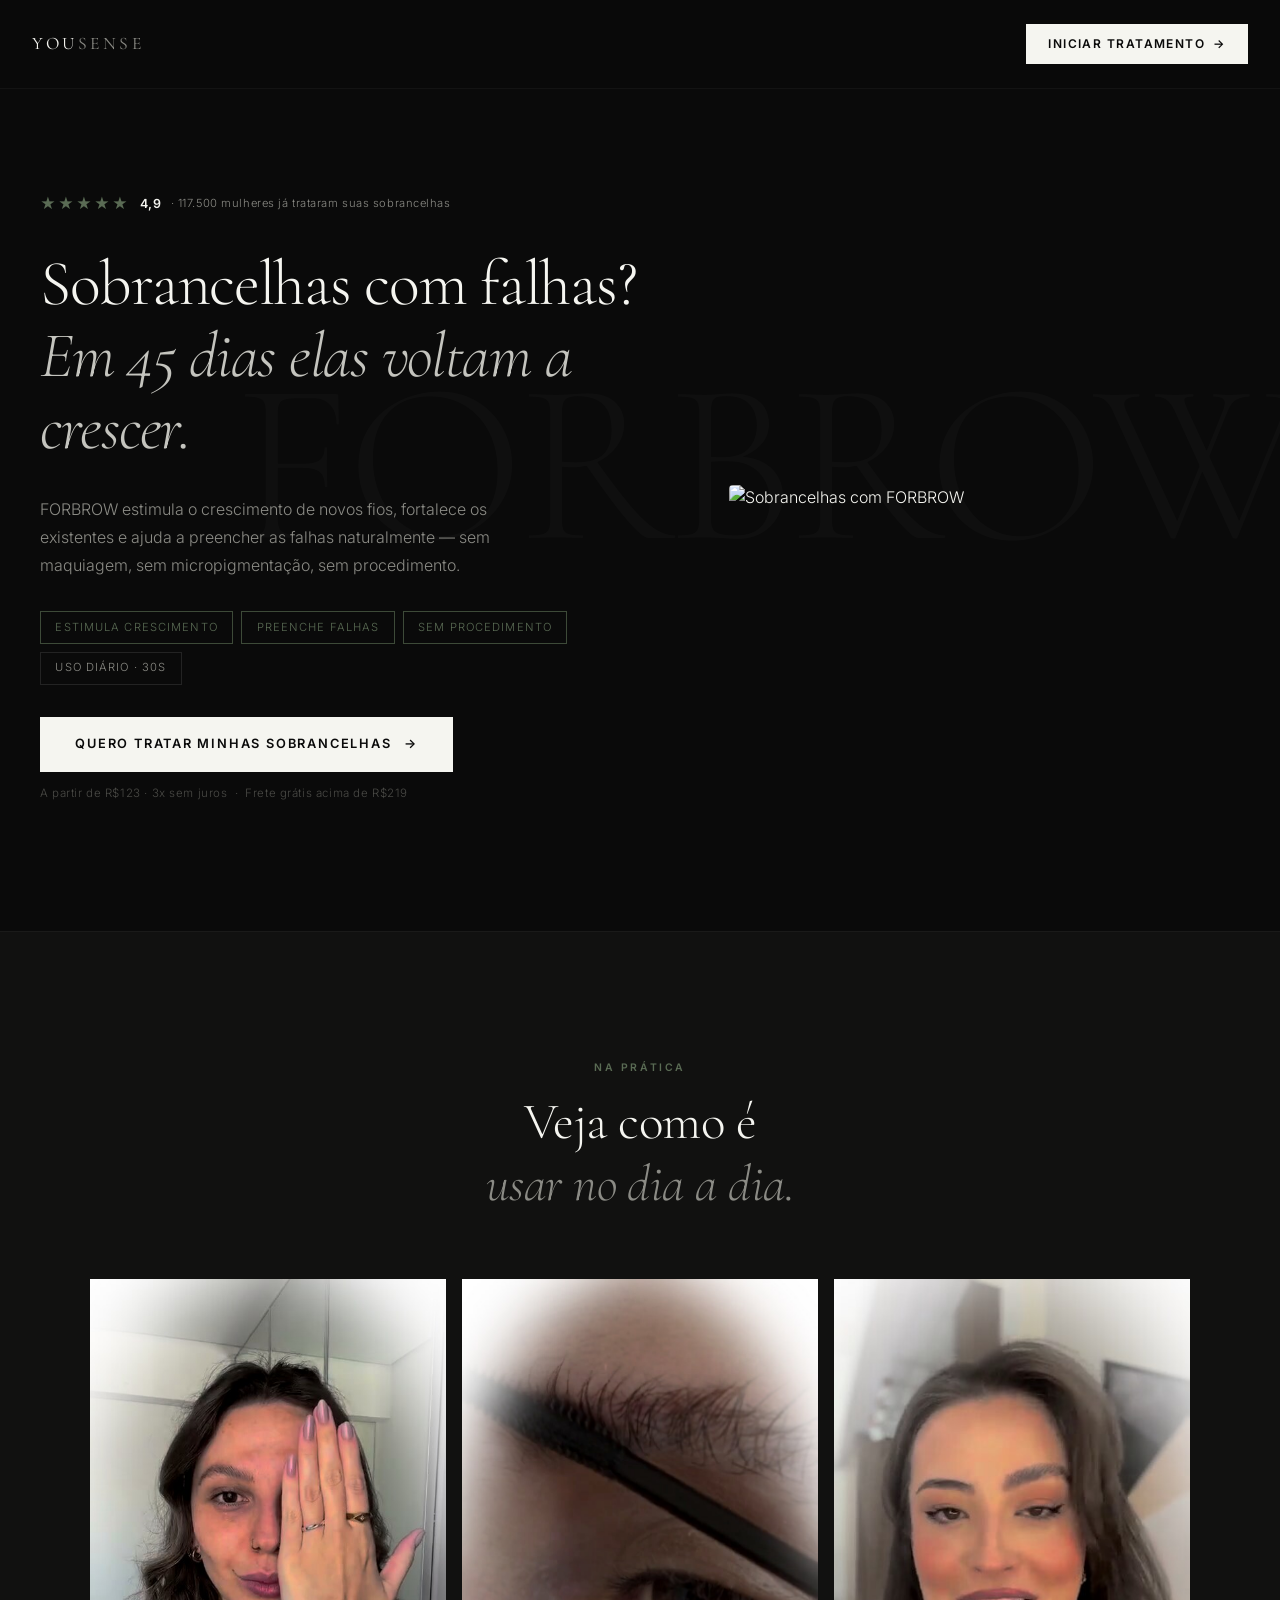
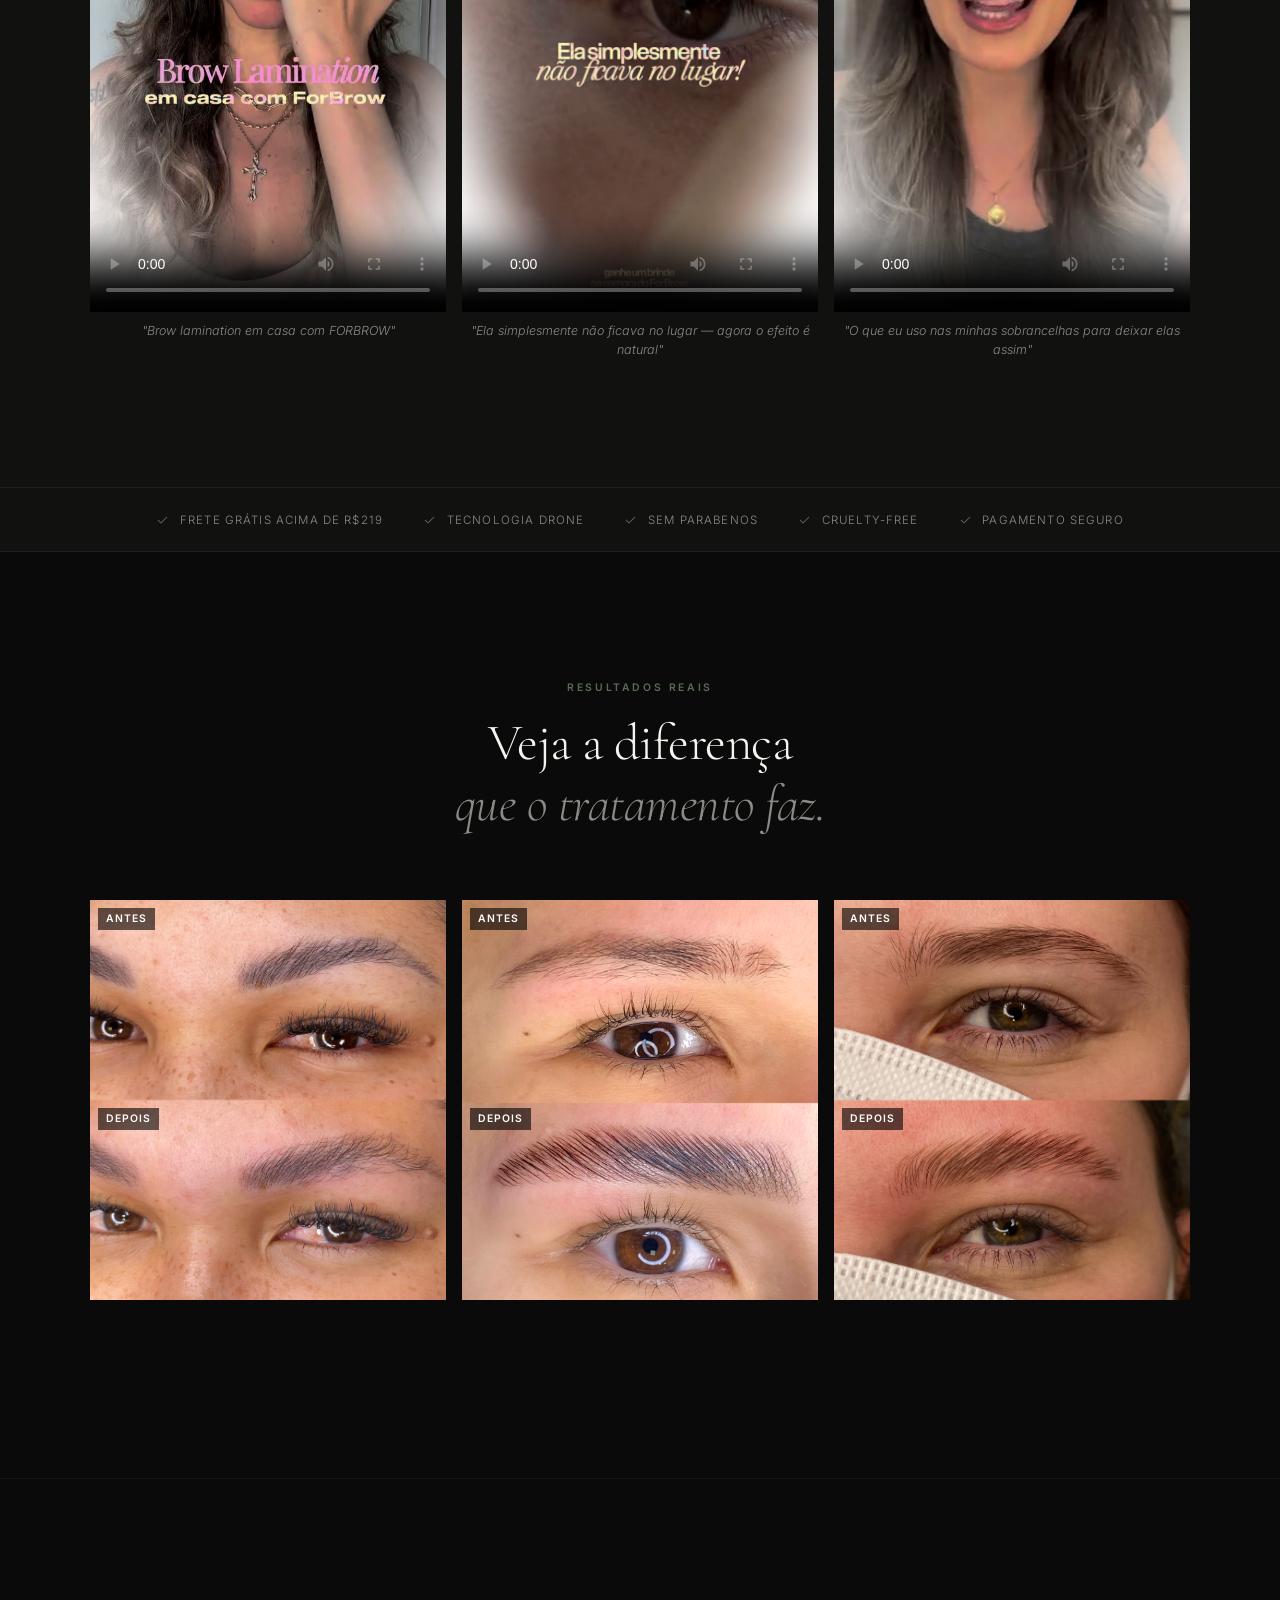
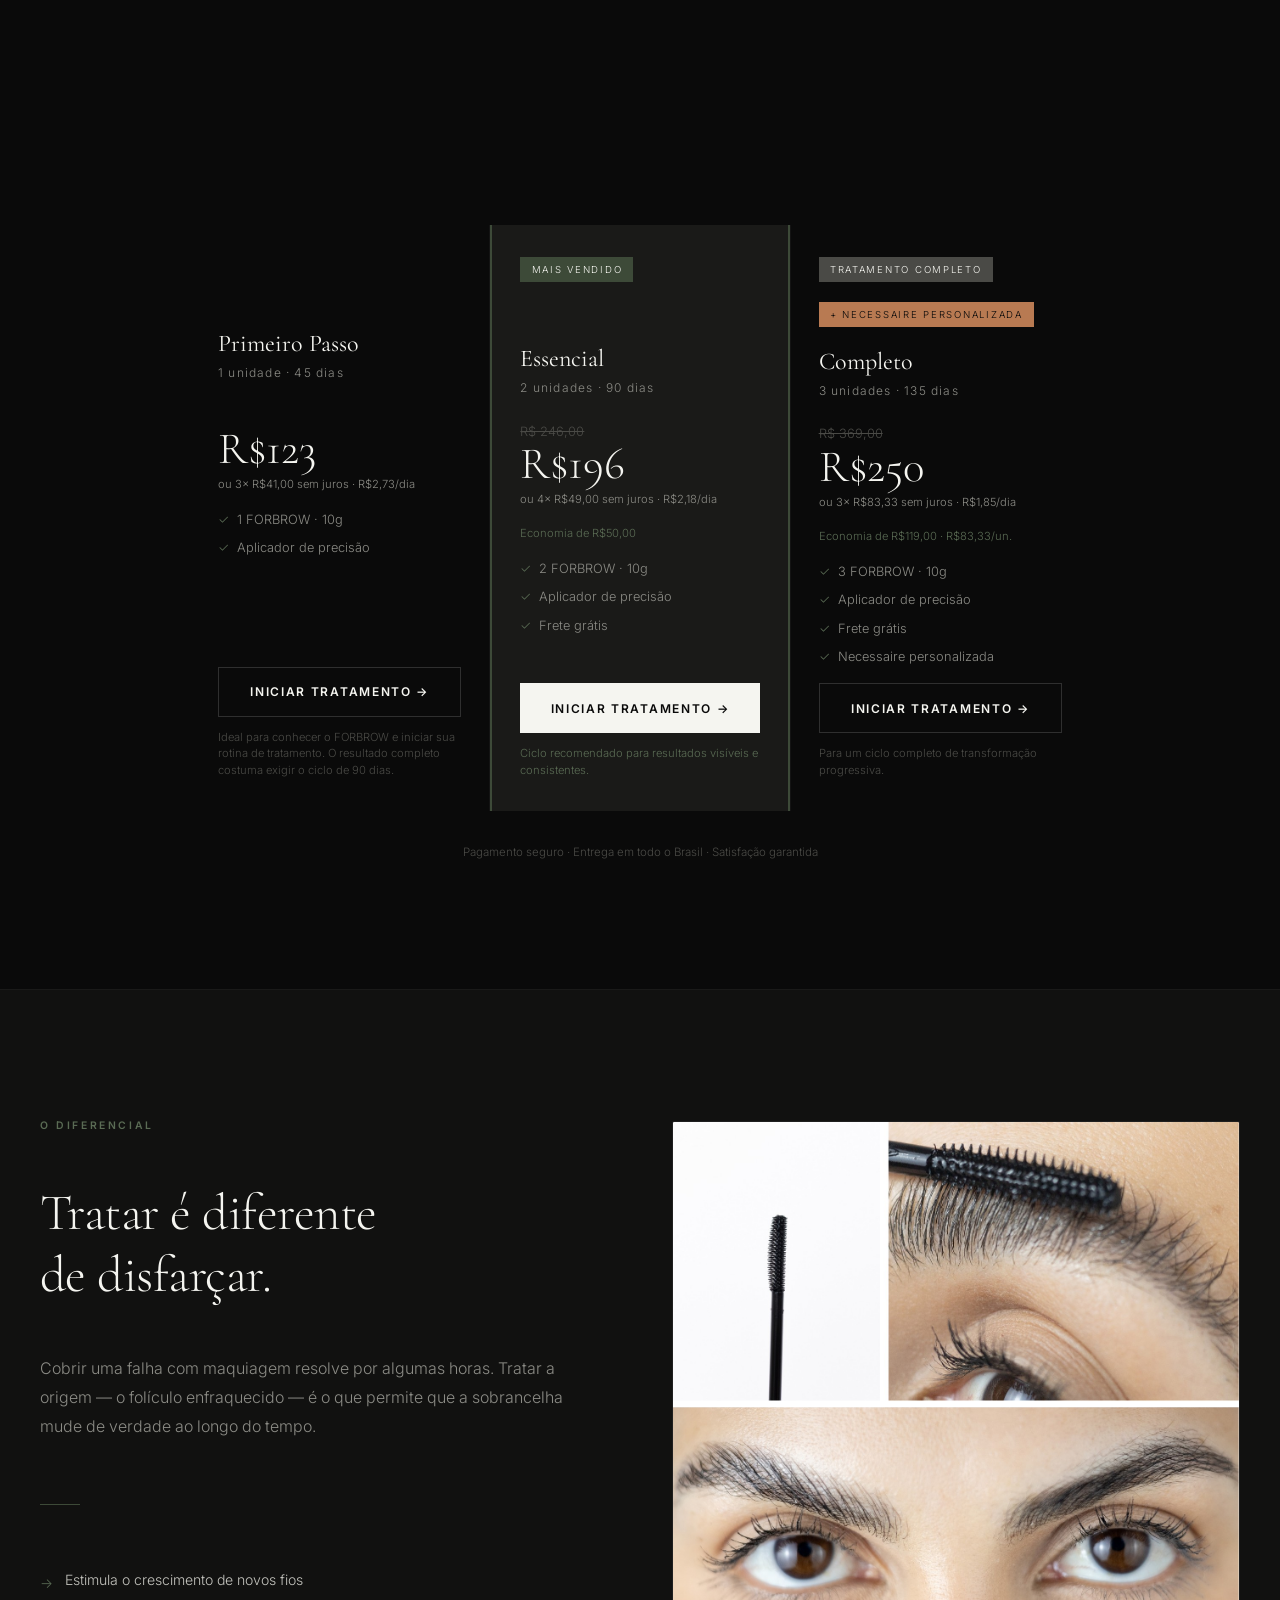
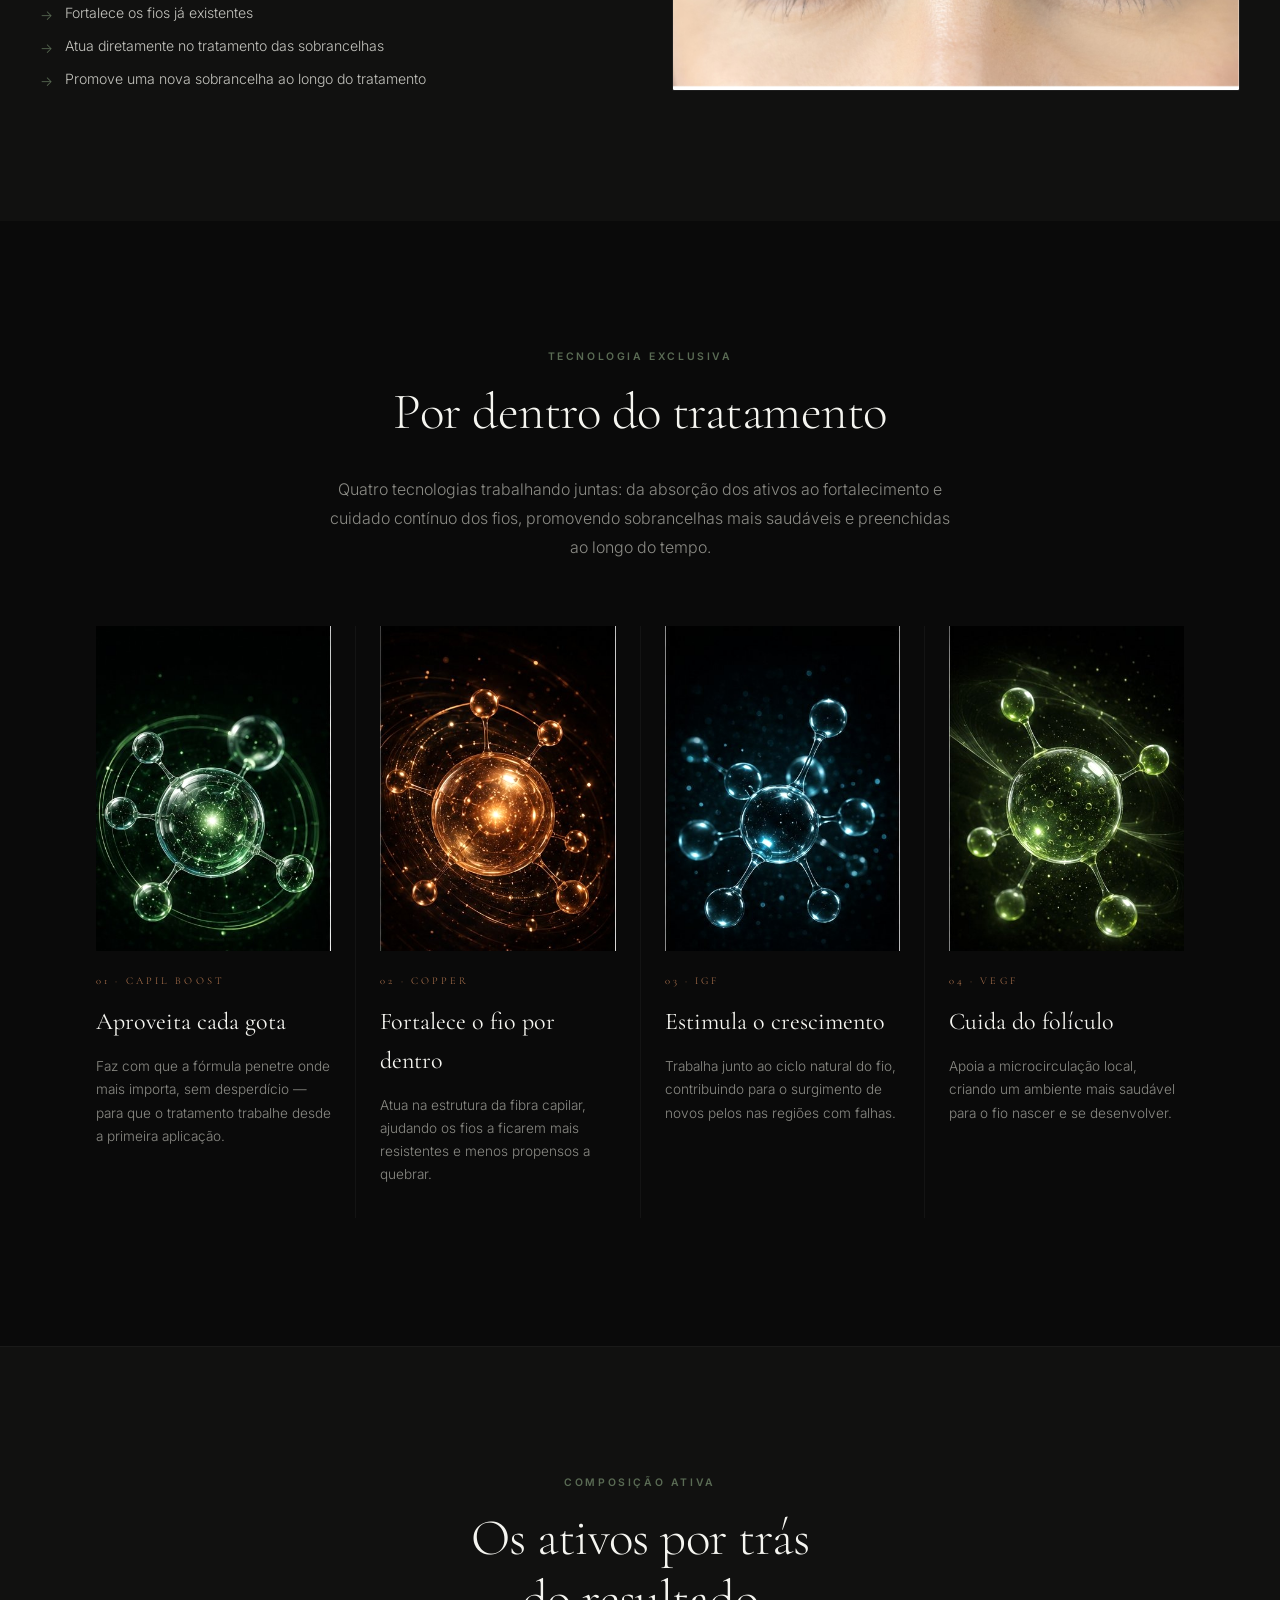
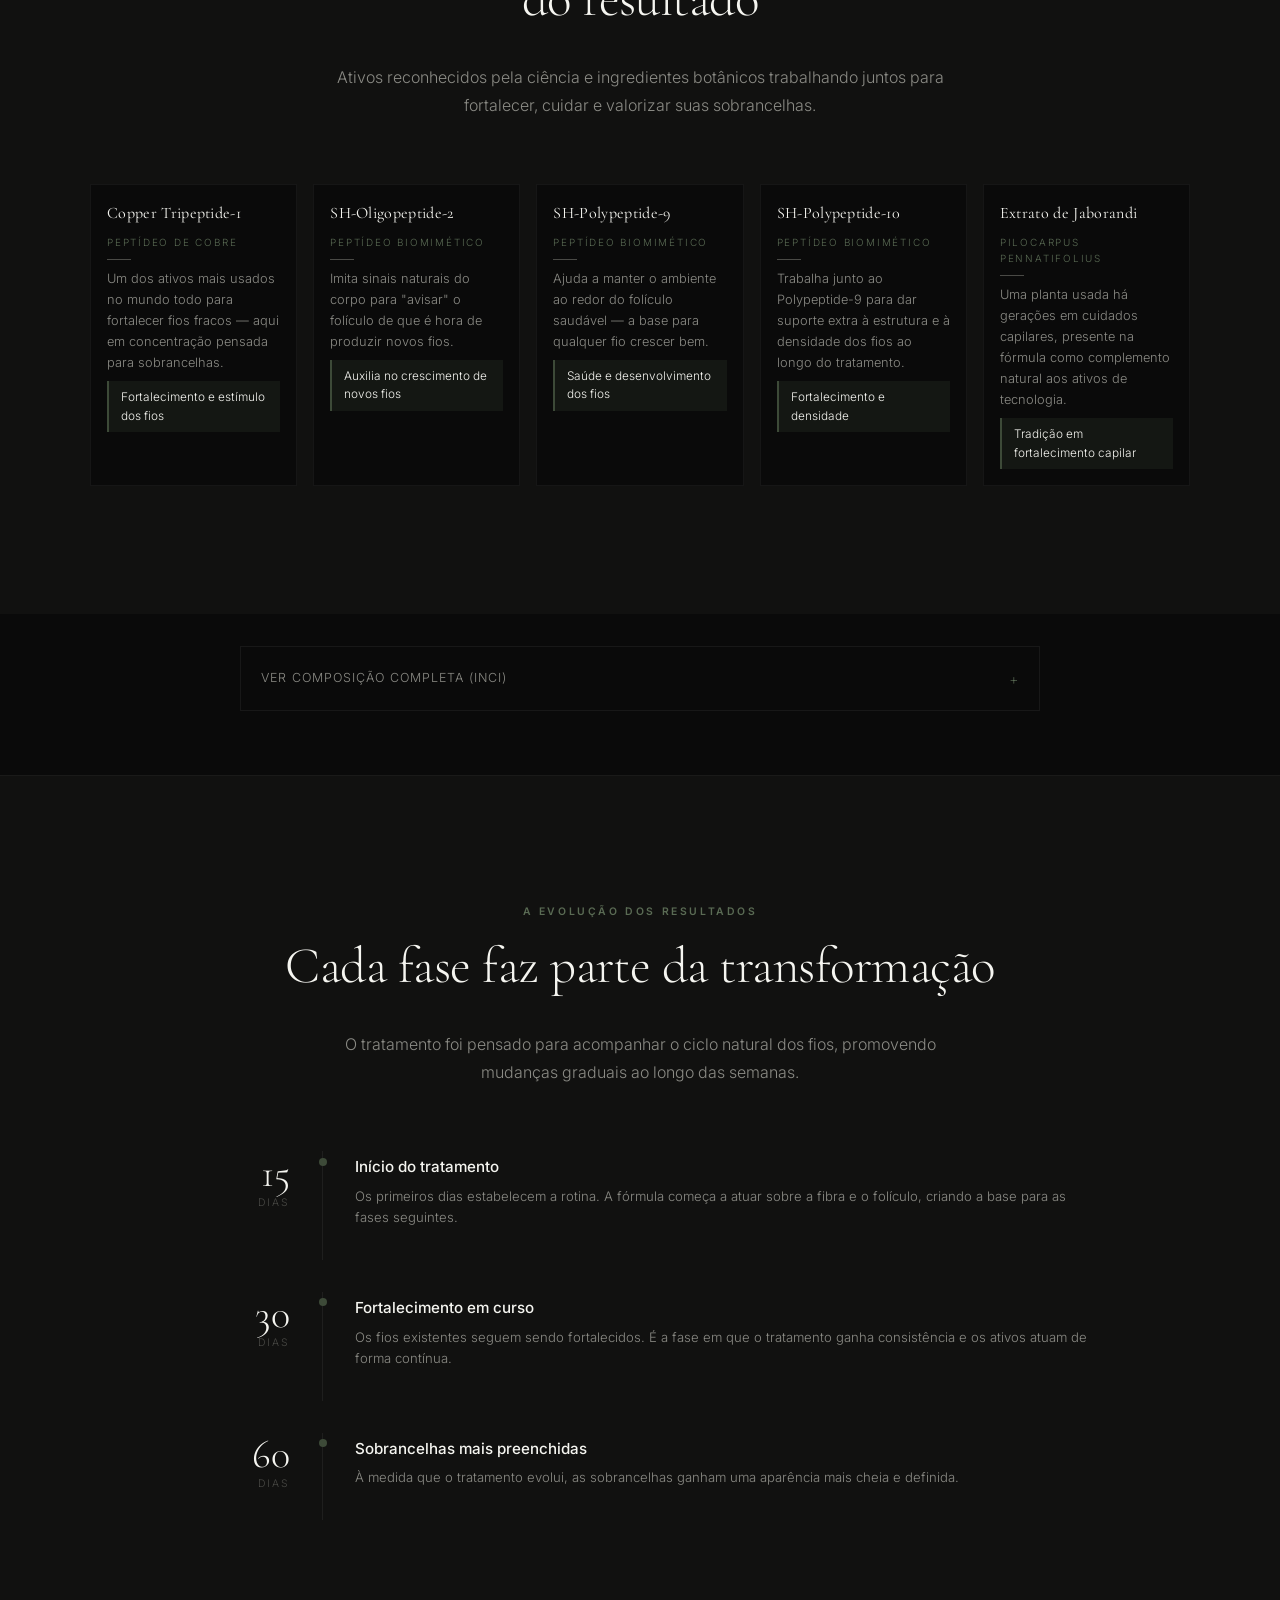
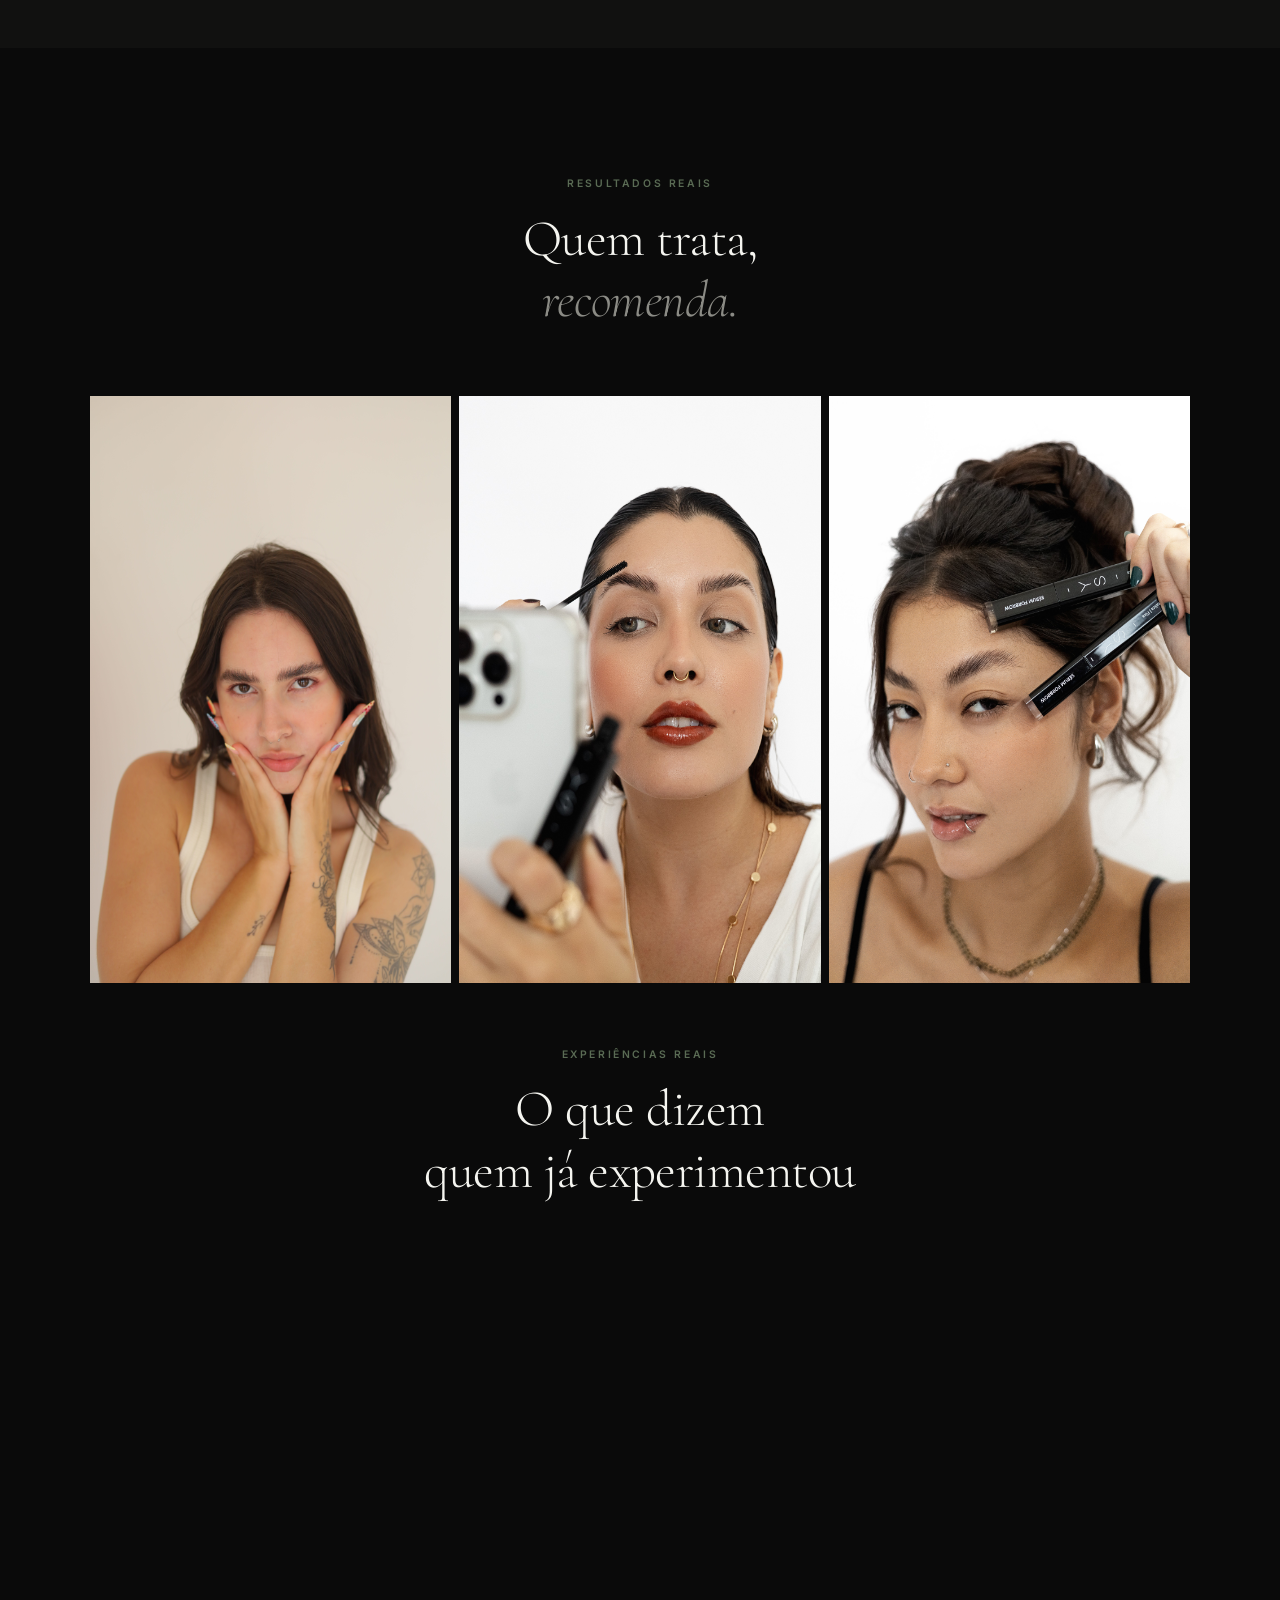
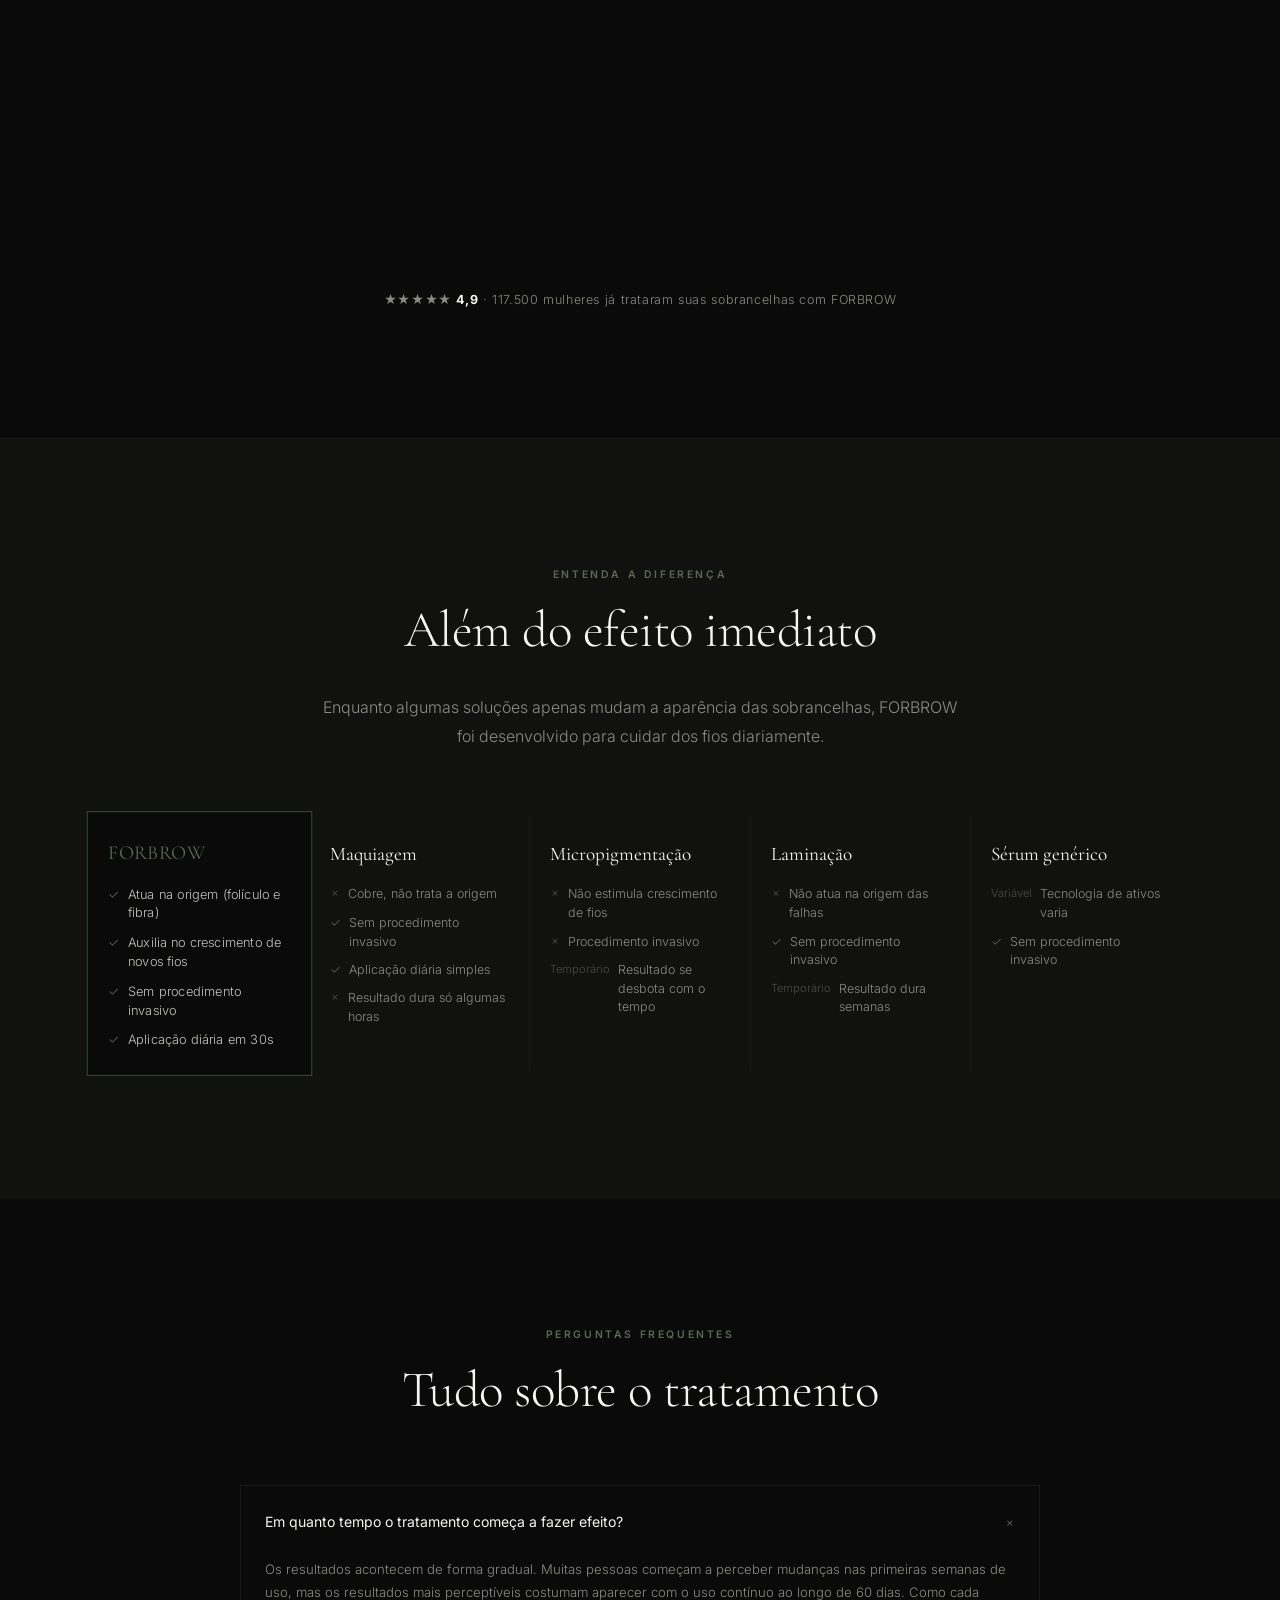
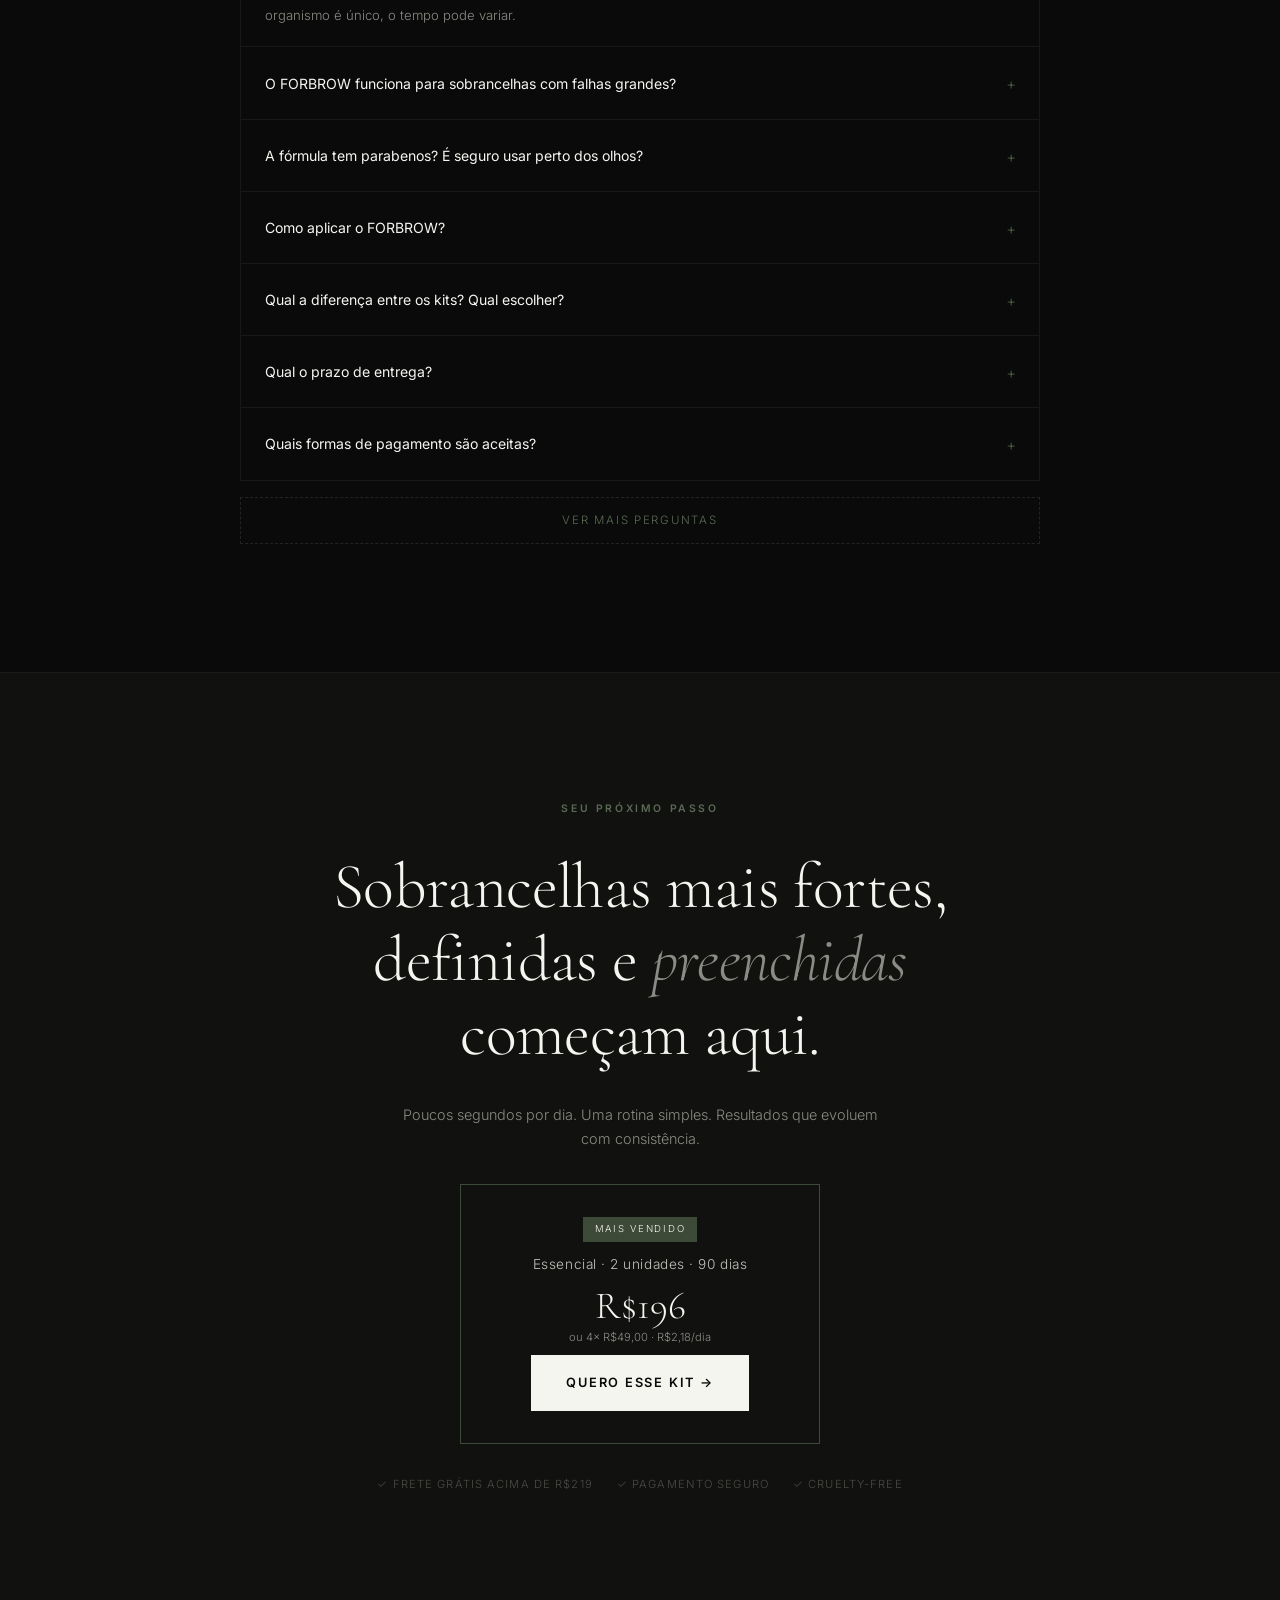
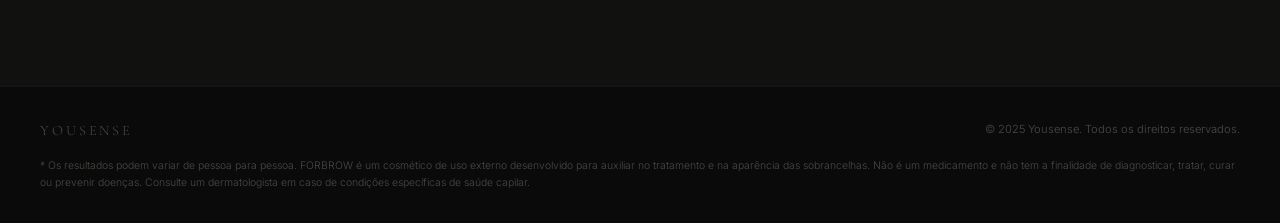
==== commit 242201b3: "Add poster aos videos UGC" ====
--- a/index.html
+++ b/index.html
@@ -65,19 +65,19 @@
     </div>
     <div class="ugc-grid reveal">
       <div class="ugc-card">
-        <video class="ugc-video" controls playsinline preload="metadata">
+        <video class="ugc-video" controls playsinline preload="metadata" poster="videos/ugc-video-1-poster.jpg">
           <source src="videos/ugc-video-1.mp4" type="video/mp4">
         </video>
         <div class="ugc-caption">"Brow lamination em casa com FORBROW"</div>
       </div>
       <div class="ugc-card">
-        <video class="ugc-video" controls playsinline preload="metadata">
+        <video class="ugc-video" controls playsinline preload="metadata" poster="videos/ugc-video-2-poster.jpg">
           <source src="videos/ugc-video-2.mp4" type="video/mp4">
         </video>
         <div class="ugc-caption">"Ela simplesmente não ficava no lugar — agora o efeito é natural"</div>
       </div>
       <div class="ugc-card">
-        <video class="ugc-video" controls playsinline preload="metadata">
+        <video class="ugc-video" controls playsinline preload="metadata" poster="videos/ugc-video-3-poster.jpg">
           <source src="videos/ugc-video-3.mp4" type="video/mp4">
         </video>
         <div class="ugc-caption">"O que eu uso nas minhas sobrancelhas para deixar elas assim"</div>
--- a/css/styles.css
+++ b/css/styles.css
@@ -27,7 +27,7 @@
 
   /* ===== RESET ===== */
   *, *::before, *::after { box-sizing: border-box; margin: 0; padding: 0; }
-  html { scroll-behavior: smooth; font-size: 16px; }
+  html { scroll-behavior: smooth; font-size: 16px; overflow-x: hidden; }
   body {
     background: var(--black);
     color: var(--white);
@@ -35,6 +35,7 @@
     font-weight: 300;
     line-height: 1.6;
     overflow-x: hidden;
+    max-width: 100vw;
     -webkit-font-smoothing: antialiased;
   }
   img { max-width: 100%; display: block; }
@@ -394,13 +395,15 @@
     .lifestyle-img-side { width: 100%; height: 200px; }
   }
   .lifestyle-grid-wide {
+    display: grid;
     grid-template-columns: repeat(3, 1fr);
     grid-template-rows: 1fr;
     max-width: 1100px; margin: 0 auto var(--space-lg);
     aspect-ratio: 3/1.6;
   }
   @media (max-width: 767px) {
-    .lifestyle-grid-wide { aspect-ratio: 3/4; grid-template-columns: 1fr; grid-template-rows: repeat(3, 1fr); }
+    .lifestyle-grid-wide { aspect-ratio: unset; grid-template-columns: 1fr; grid-template-rows: auto; }
+    .lifestyle-grid-wide .lifestyle-img { height: 280px; width: 100%; object-fit: cover; }
   }
   .approach-item .marker { color: var(--moss-light); font-size: 0.85rem; margin-top: 0.2rem; }
 
@@ -566,7 +569,7 @@
   .ad-card img { width: 100%; height: 400px; display: block; object-fit: cover; object-position: 35% center; }
   @media (max-width: 767px) {
     .ad-grid { grid-template-columns: 1fr; }
-    .ad-card img { height: 300px; }
+    .ad-card img { height: auto; object-position: center center; aspect-ratio: 3/4; }
   }
   .ba-frame-large { max-width: 1100px; margin: 0 auto var(--space-sm); aspect-ratio: 16/9; }
   .ad-note { text-align: center; font-size: 0.7rem; color: var(--gray-700); max-width: 600px; margin: 0 auto; }
@@ -591,7 +594,8 @@
   .ba-tag-before { top: 1rem; }
   .ba-tag-after { top: calc(50% + 1rem); color: var(--moss-light); border-color: var(--moss); }
 
-  .reviews-grid { display: grid; grid-template-columns: repeat(2, 1fr); gap: var(--space-sm); }
+  .reviews-grid { display: grid; grid-template-columns: 1fr; gap: var(--space-sm); }
+  @media (min-width: 600px) { .reviews-grid { grid-template-columns: repeat(2, 1fr); } }
   @media (min-width: 900px) { .reviews-grid { grid-template-columns: repeat(3, 1fr); } }
   .review-card {
     background: var(--surface);
@@ -657,6 +661,15 @@
     grid-template-columns: repeat(5, 1fr);
     gap: 1px;
     background: rgba(255,255,255,0.04);
+  }
+  @media (max-width: 767px) {
+    .diff-grid {
+      display: flex;
+      overflow-x: auto;
+      scroll-snap-type: x mandatory;
+      gap: 1px;
+    }
+    .diff-card { min-width: 72%; scroll-snap-align: start; }
   }
   .diff-card {
     background: var(--surface);
@@ -830,10 +843,10 @@
     transition: transform 0.3s ease;
   }
   #sticky-cta.visible { transform: translateY(0); }
-  .sticky-info { display: flex; flex-direction: column; line-height: 1.3; }
-  .sticky-price { font-family: var(--font-display); font-size: 1.1rem; color: var(--white); }
-  .sticky-label { font-size: 0.62rem; color: var(--gray-500); letter-spacing: 0.06em; }
-  .sticky-btn { padding: 0.75rem 1.4rem; font-size: 0.7rem; flex-shrink: 0; }
+  .sticky-info { display: flex; flex-direction: column; line-height: 1.3; min-width: 0; }
+  .sticky-price { font-family: var(--font-display); font-size: 1rem; color: var(--white); white-space: nowrap; }
+  .sticky-label { font-size: 0.58rem; color: var(--gray-500); letter-spacing: 0.04em; white-space: nowrap; overflow: hidden; text-overflow: ellipsis; }
+  .sticky-btn { padding: 0.65rem 1.1rem; font-size: 0.65rem; flex-shrink: 0; white-space: nowrap; }
   @media (max-width: 768px) {
     #sticky-cta { display: flex; }
     body { padding-bottom: 0; }
@@ -860,10 +873,15 @@
 
   /* ===== RESPONSIVE ===== */
   @media (max-width: 600px) {
-    .section-pad, section { padding: var(--space-lg) 1.25rem; }
+    .section-pad, section { padding: var(--space-md) 1.25rem; }
+    #hero { padding: calc(var(--space-md) + 4rem) 1.25rem var(--space-md); }
     .comp-table { font-size: 0.7rem; }
     .comp-table th, .comp-table td { padding: 0.7rem 0.5rem; }
     .timeline-item { grid-template-columns: 60px 1px 1fr; gap: 0 1rem; }
     .tl-day { font-size: 1.8rem; }
     nav { padding: 1rem 1.25rem; }
+    .hero-headline { font-size: clamp(2rem, 8vw, 3rem); }
+    .section-headline { font-size: clamp(1.8rem, 7vw, 2.8rem); }
+    .kit-price { font-size: 2.2rem; }
+    .btn-primary { width: 100%; }
   }
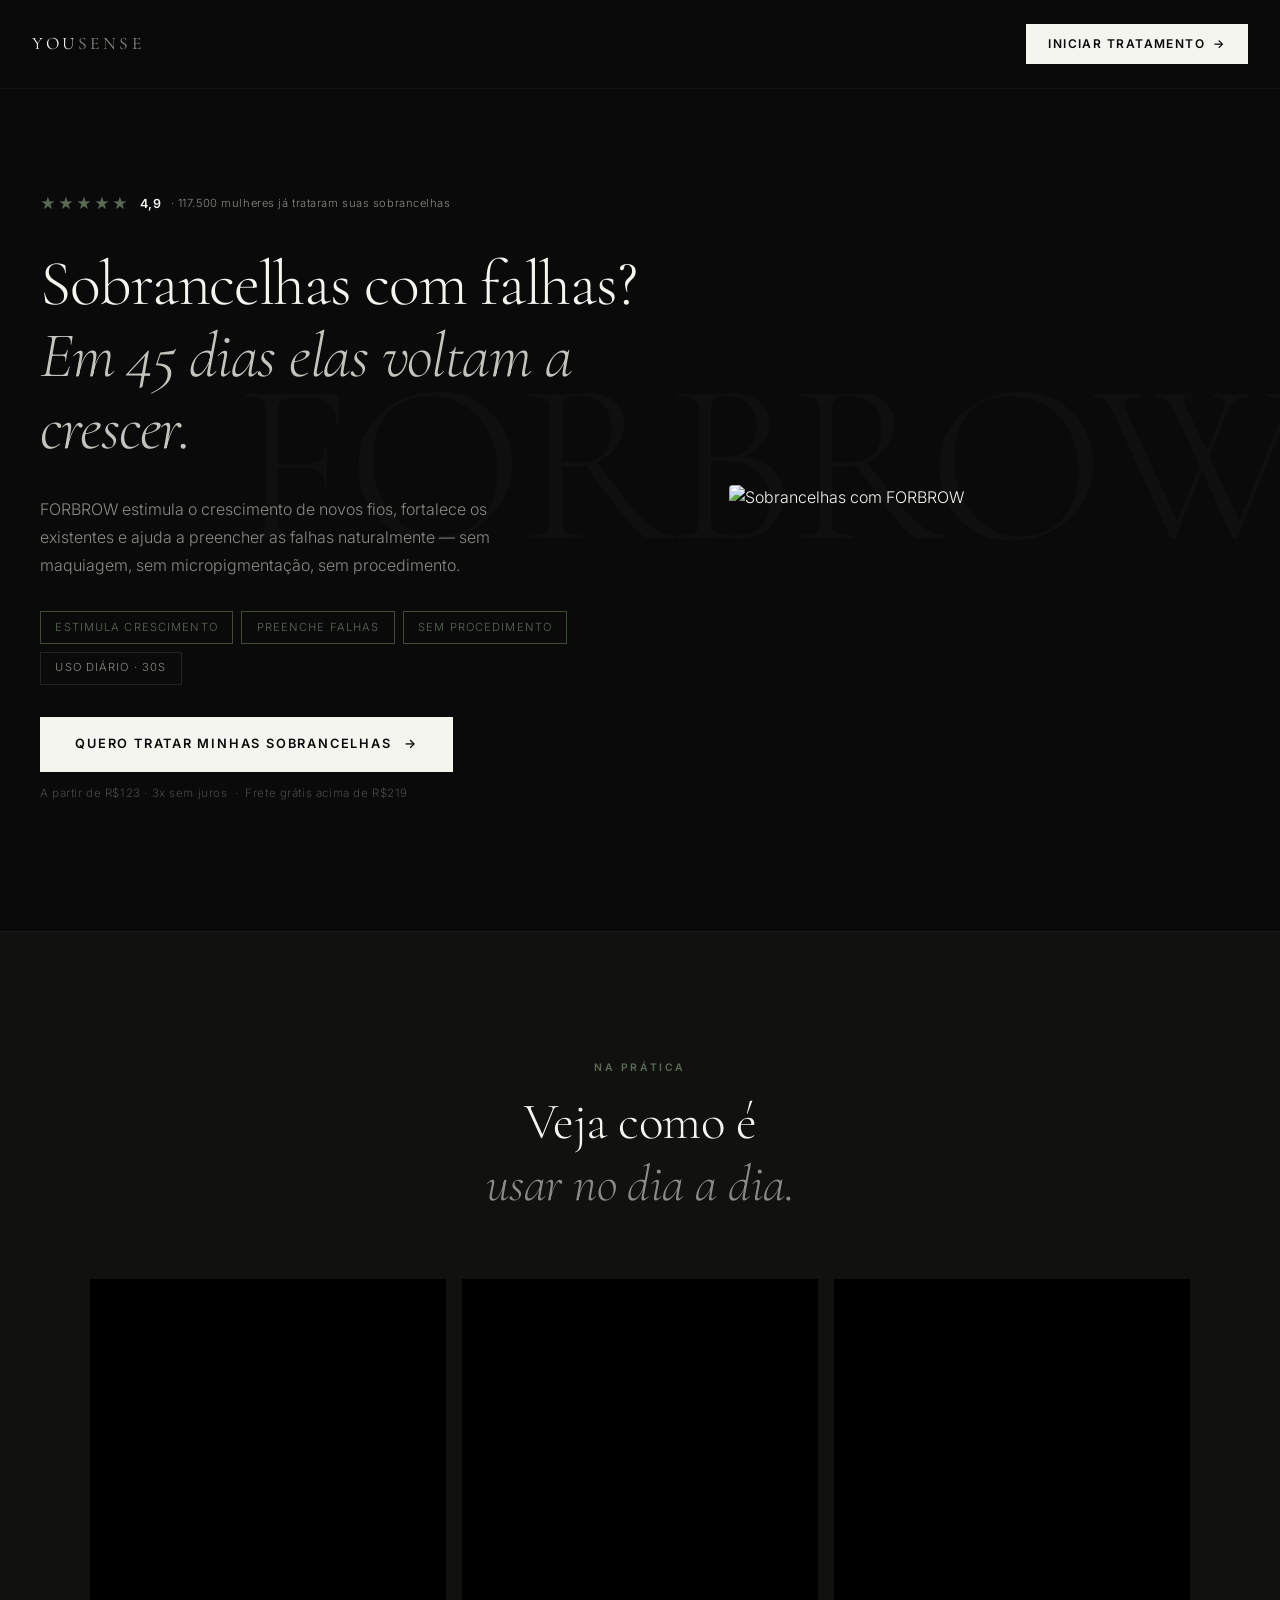
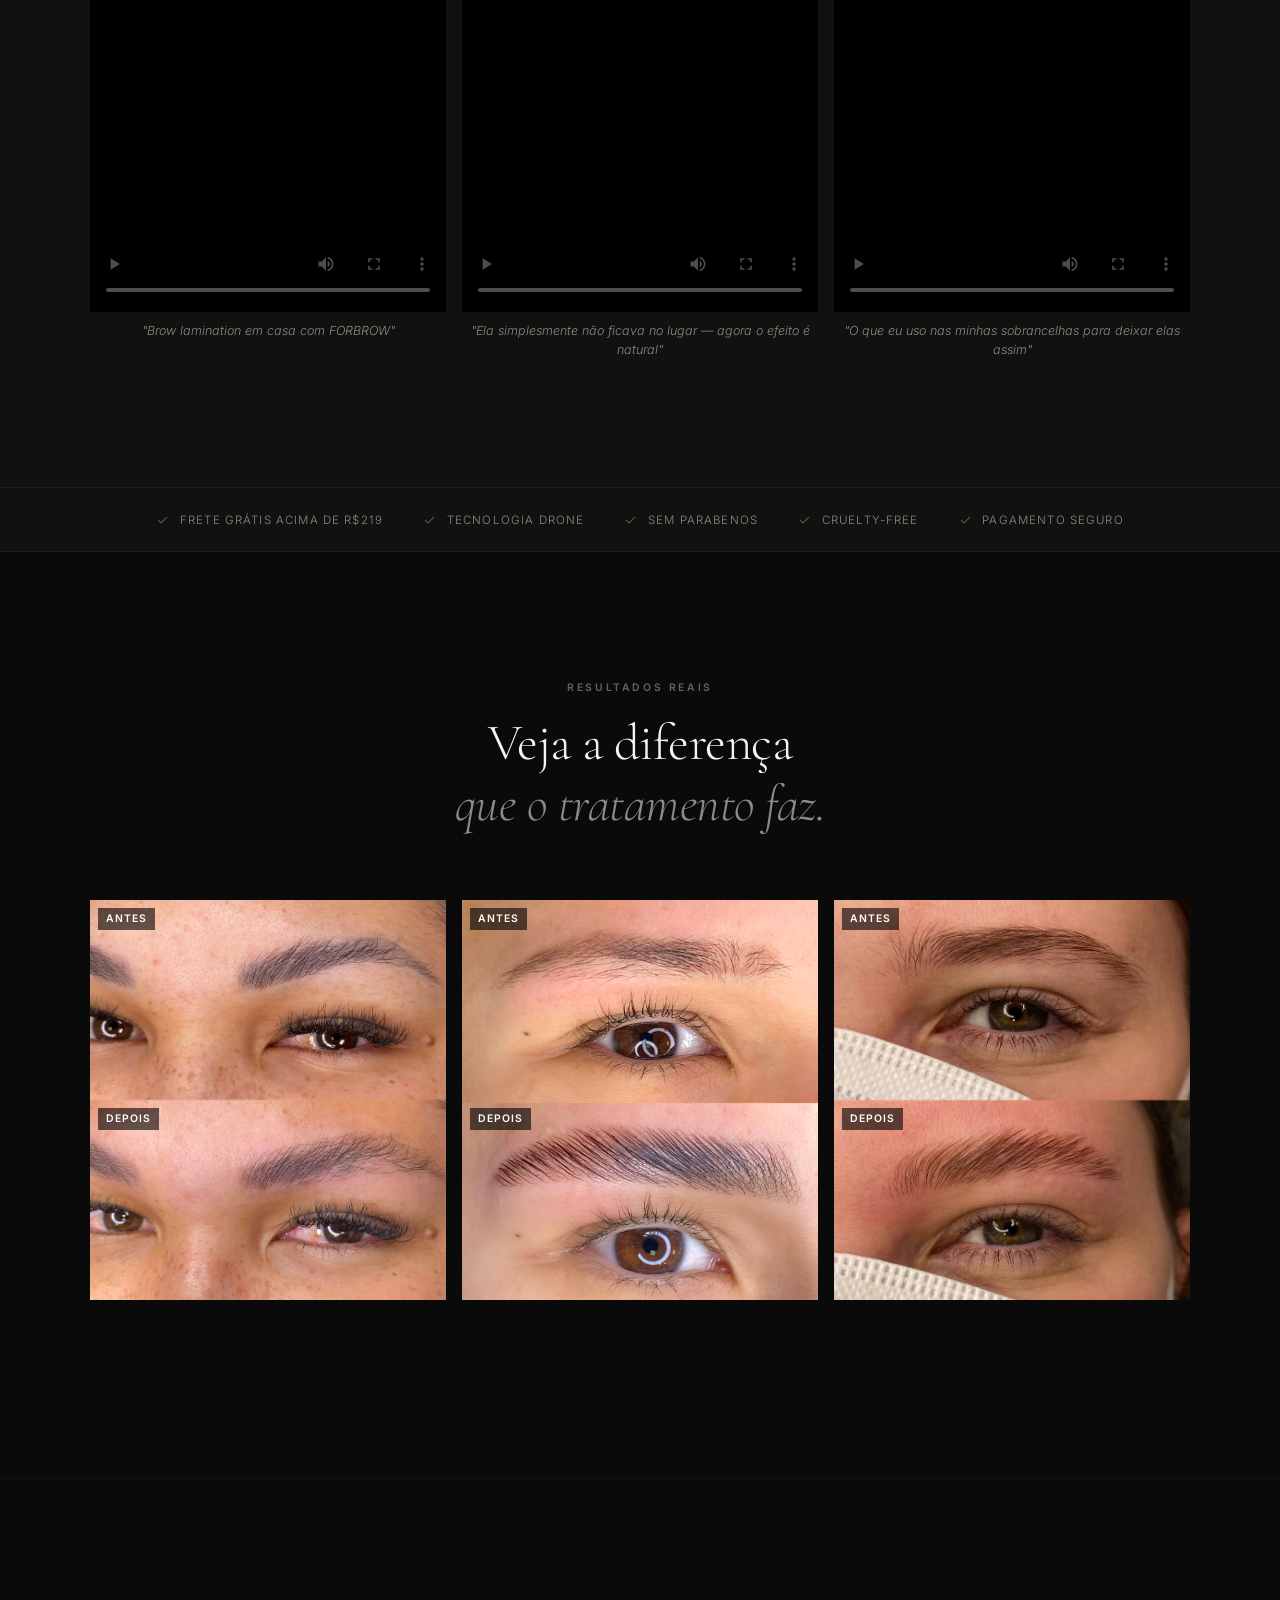
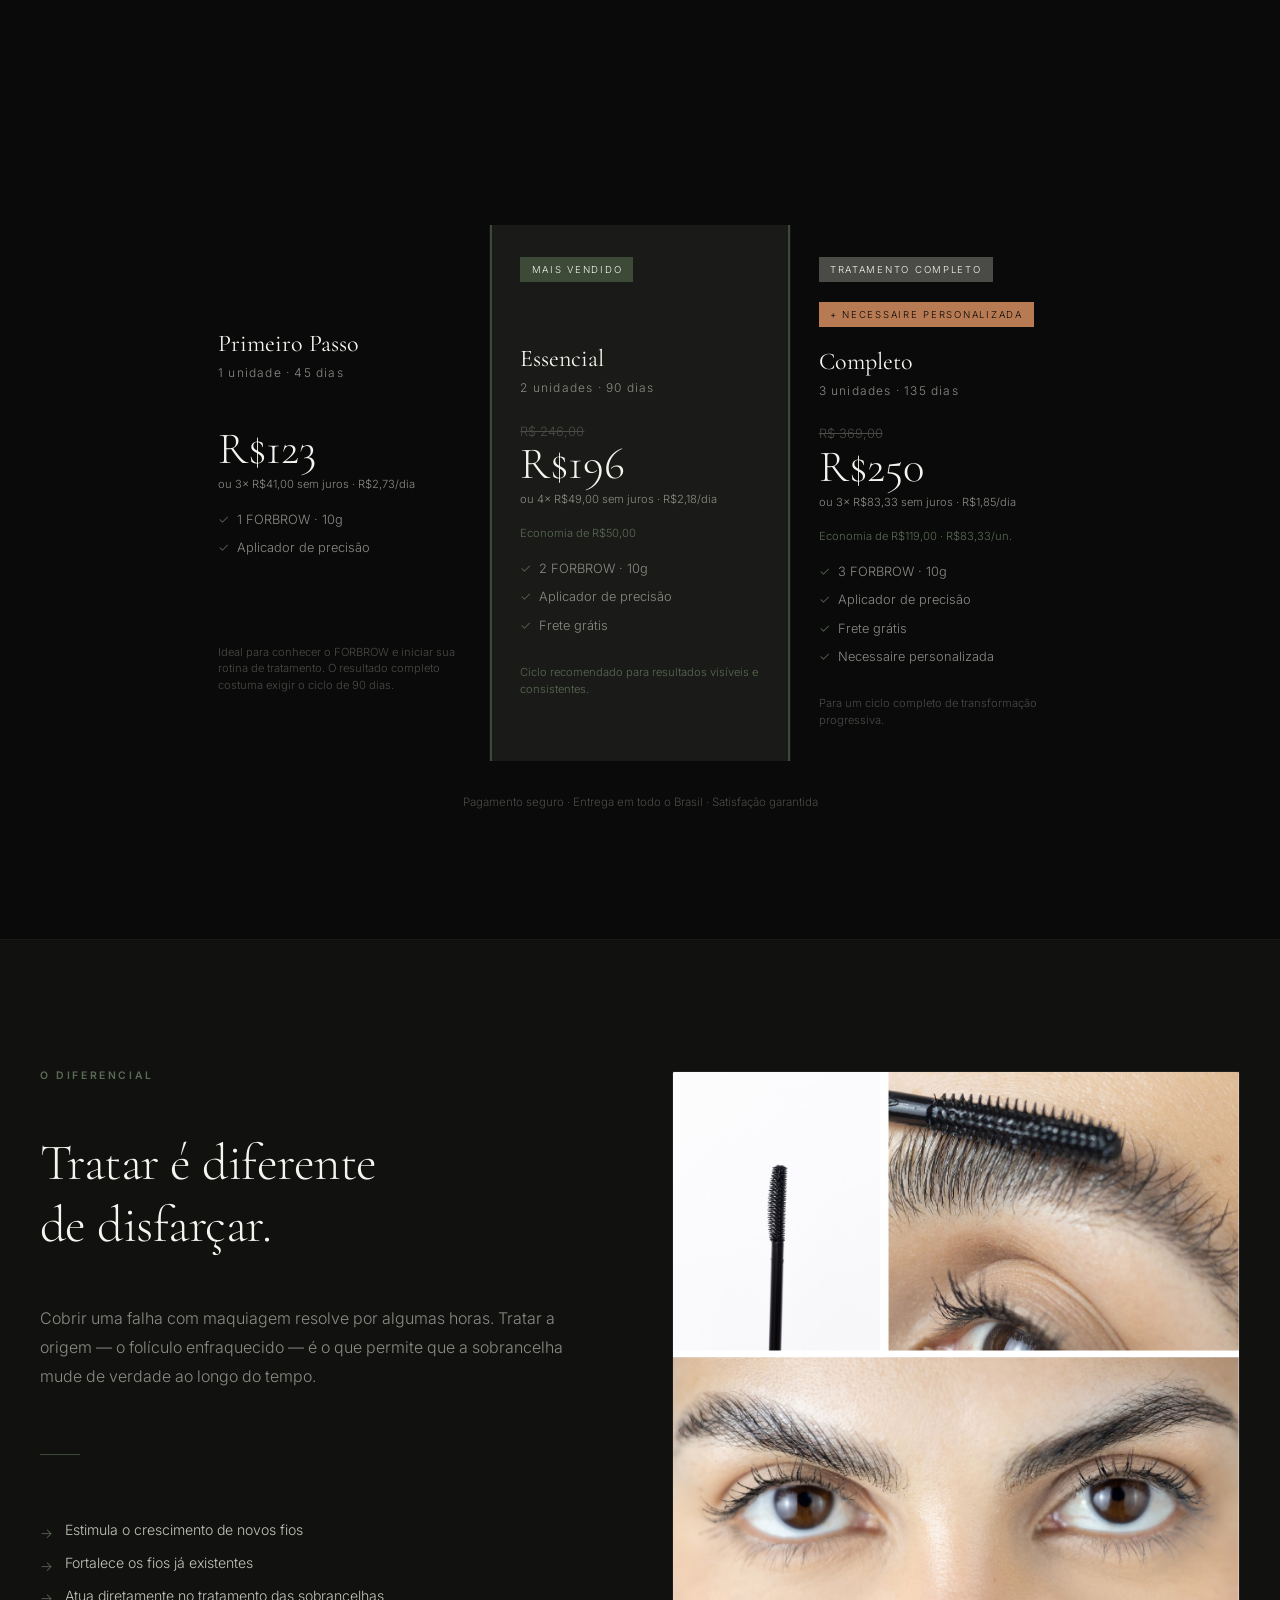
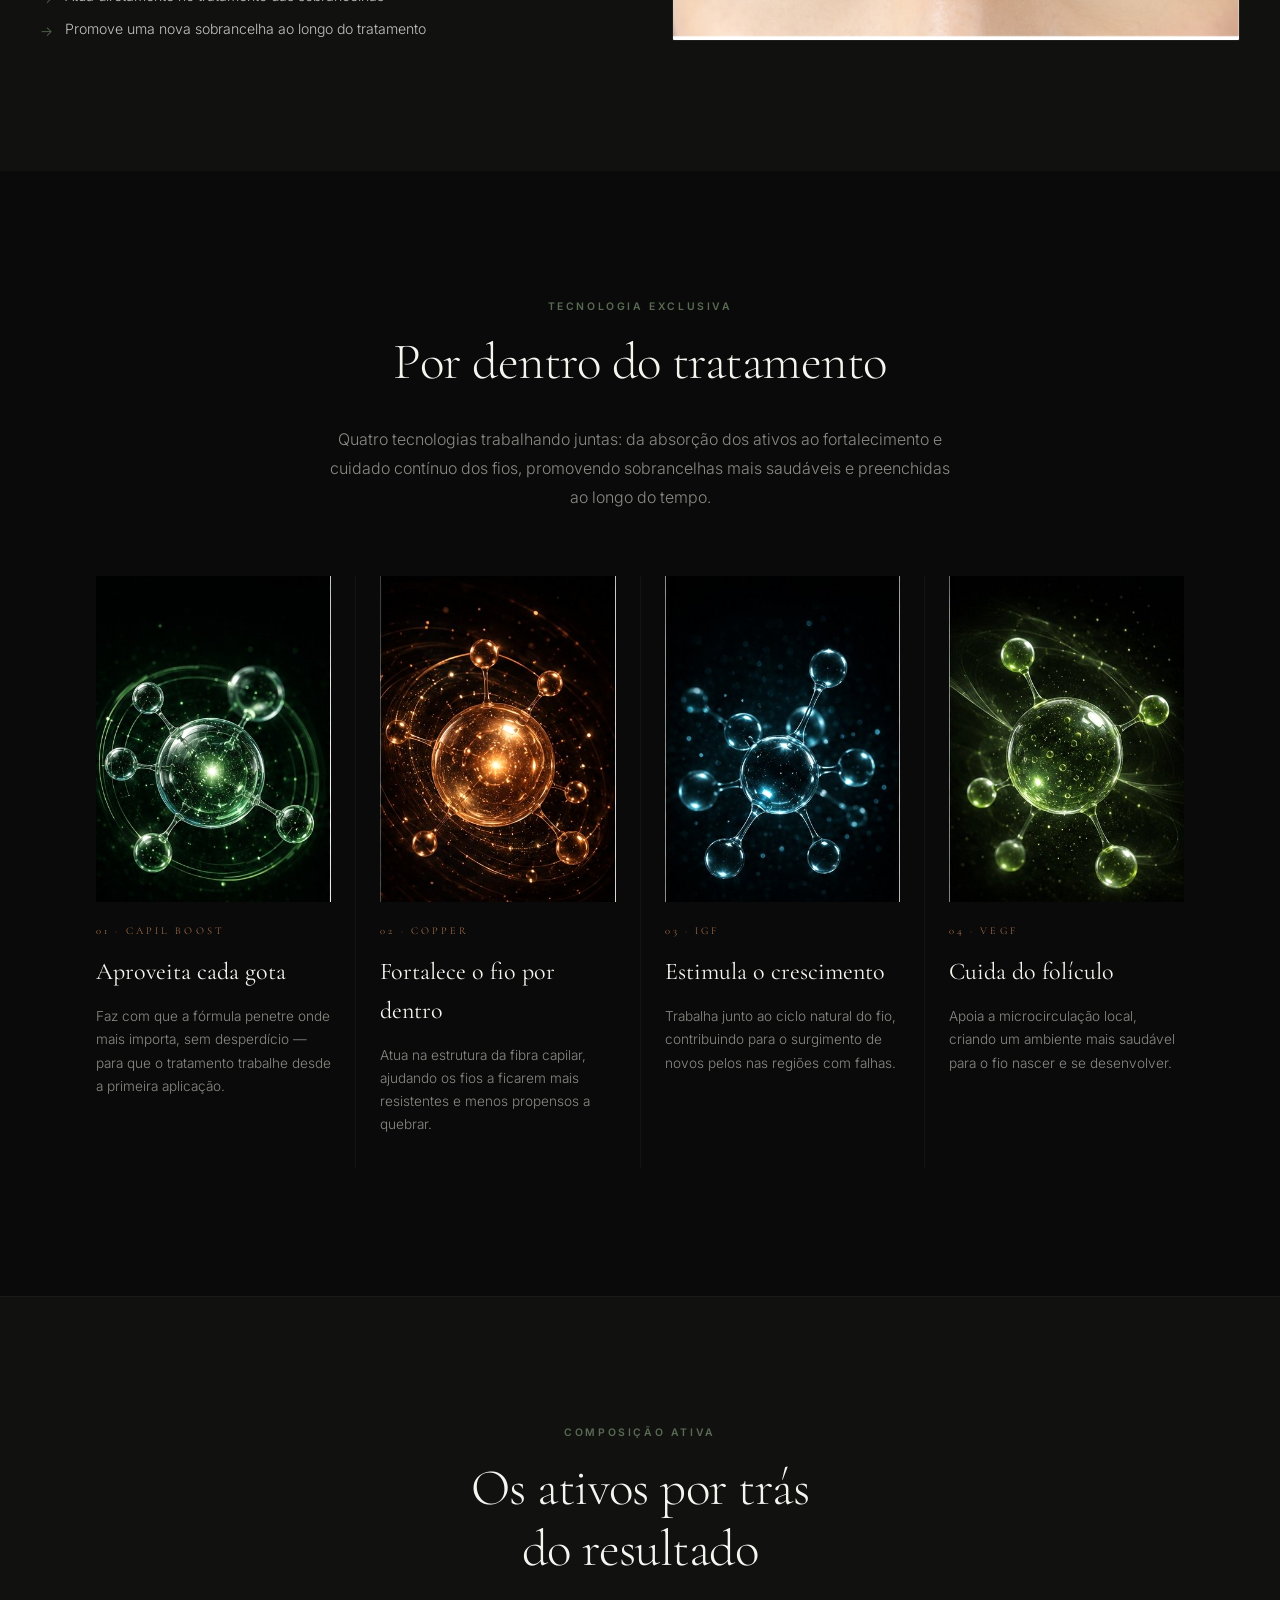
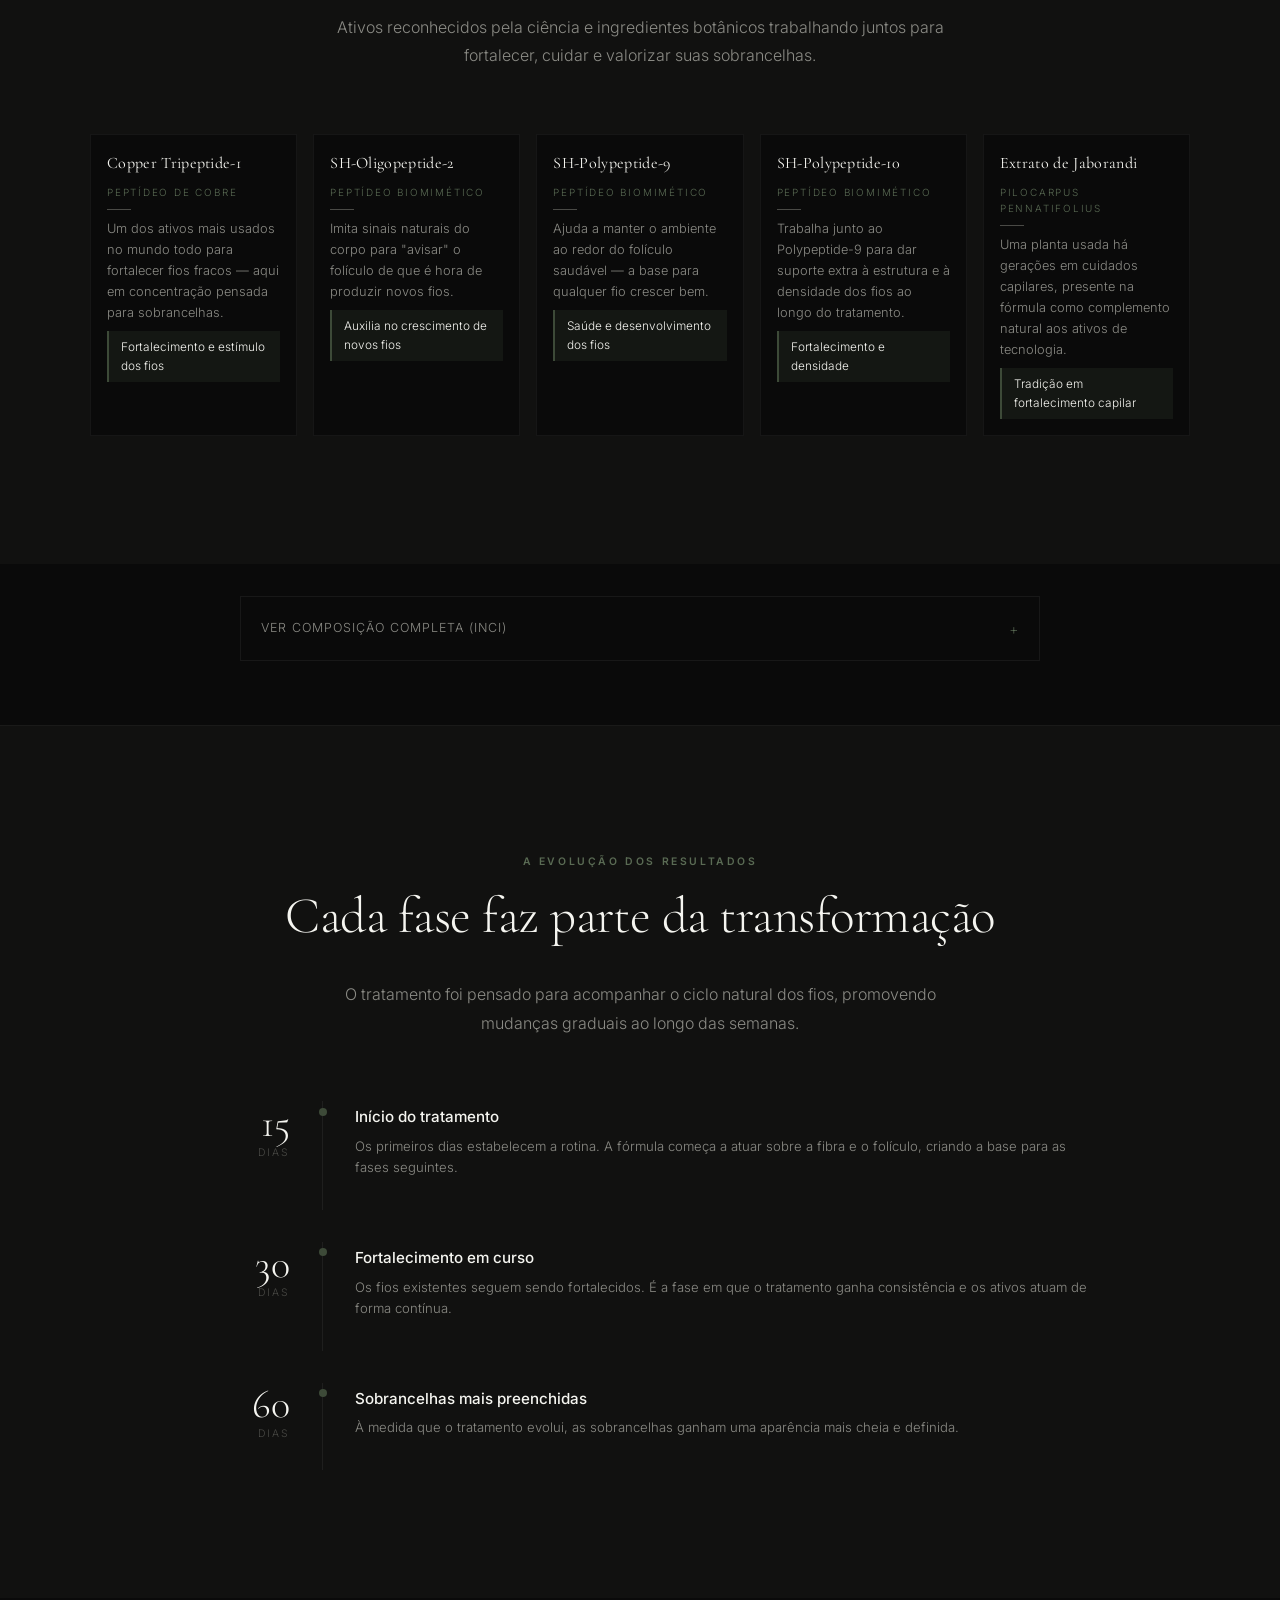
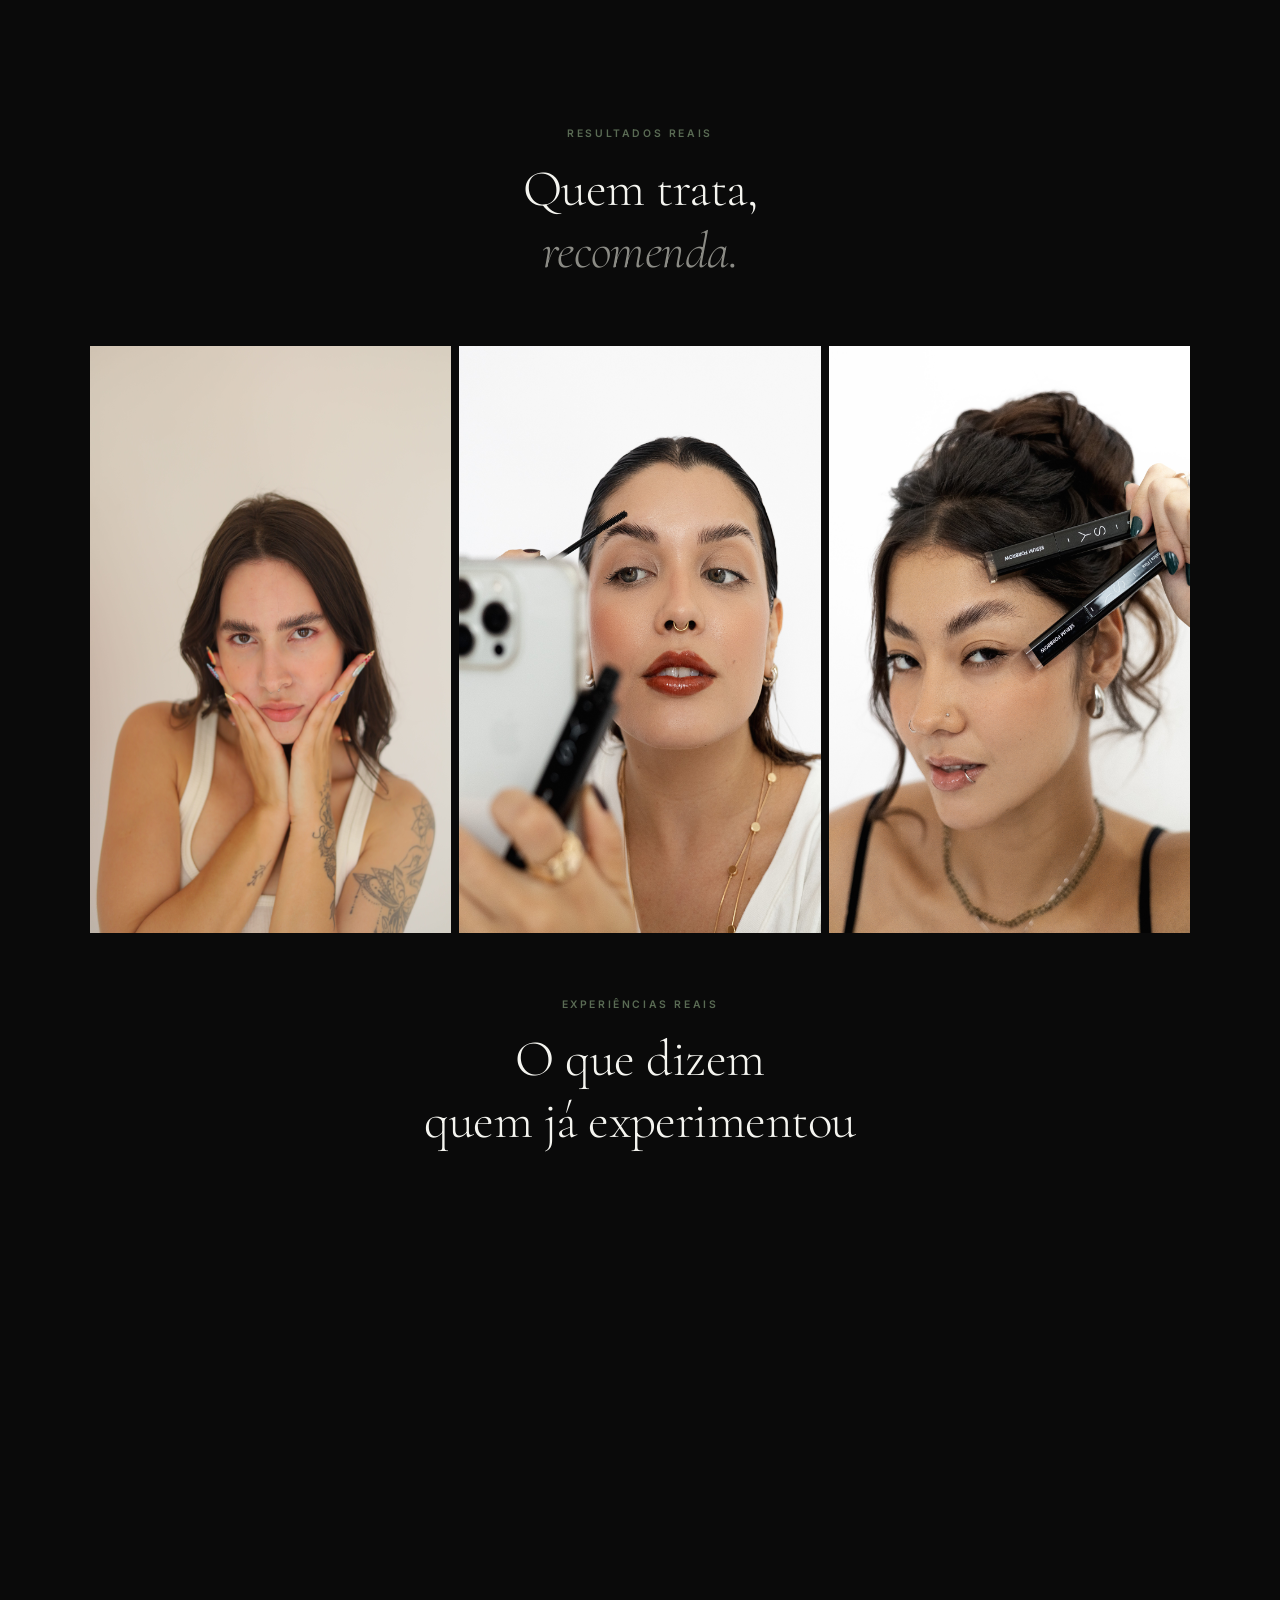
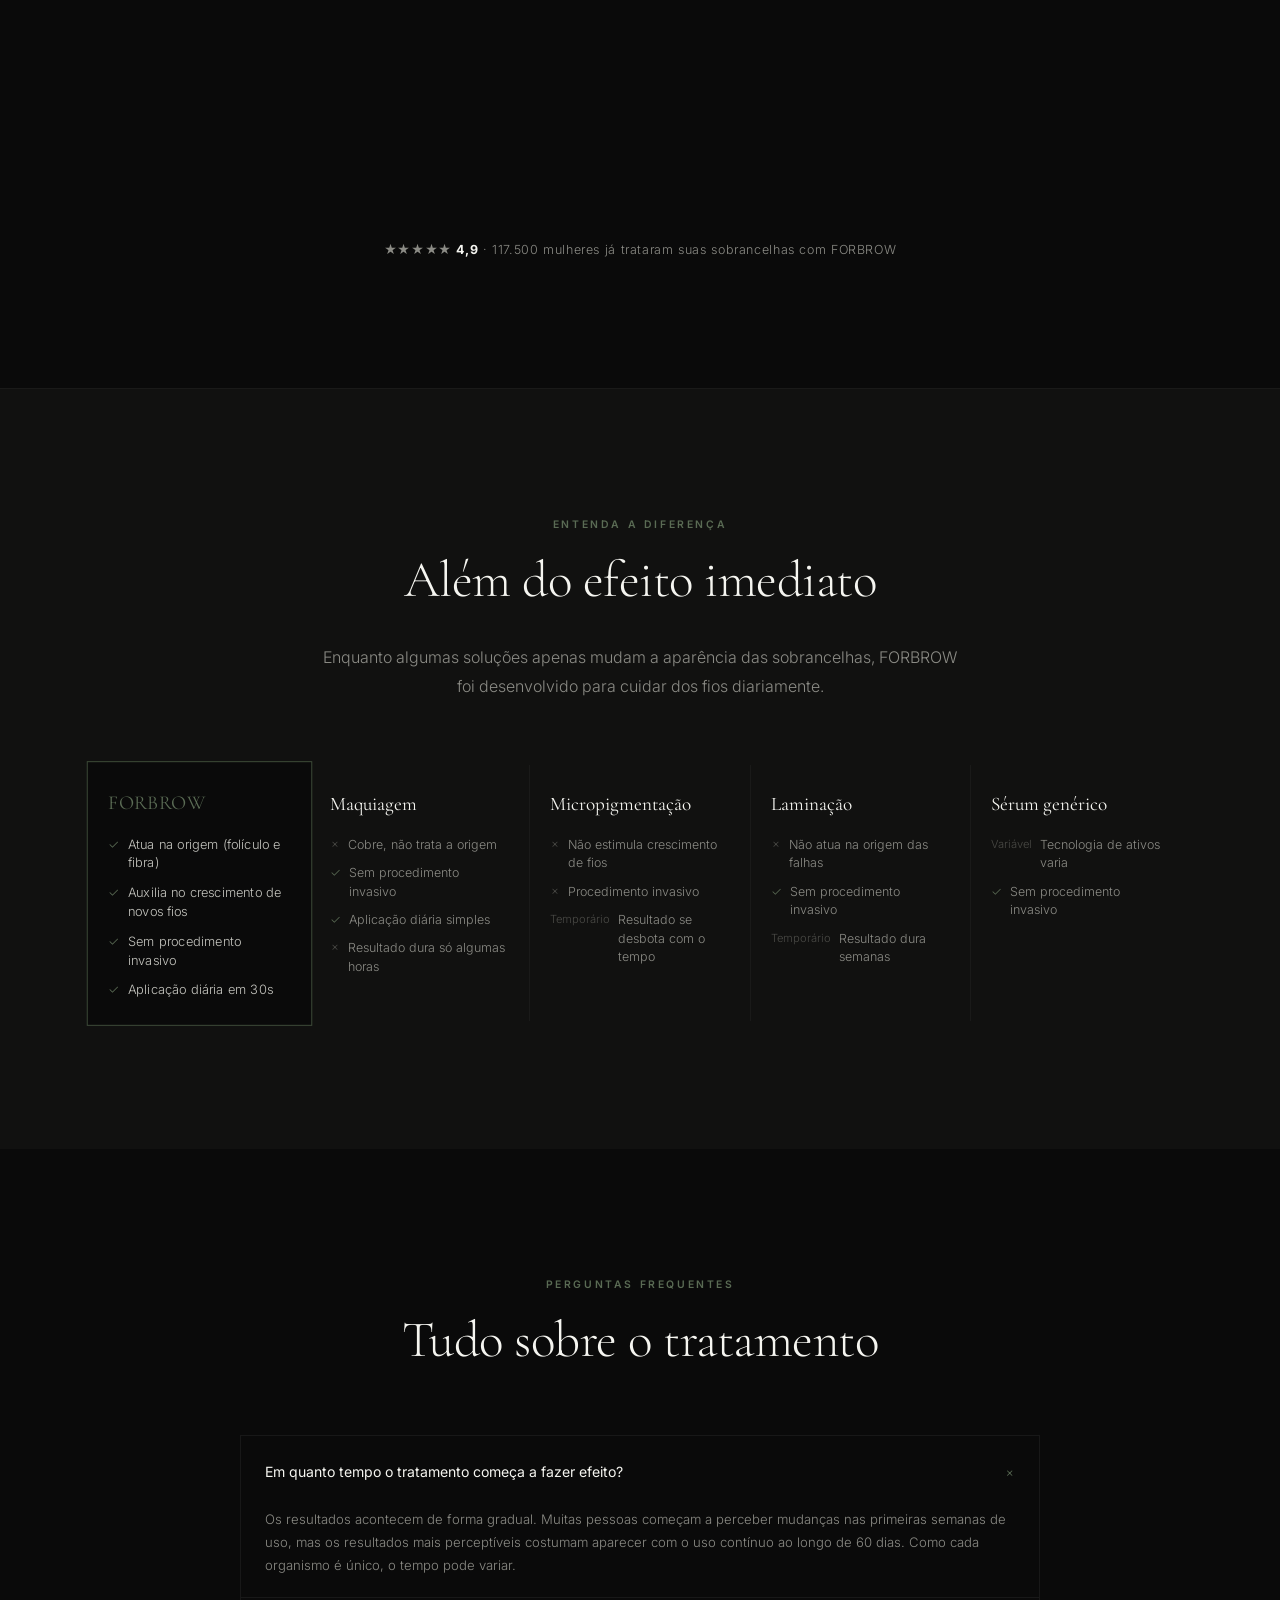
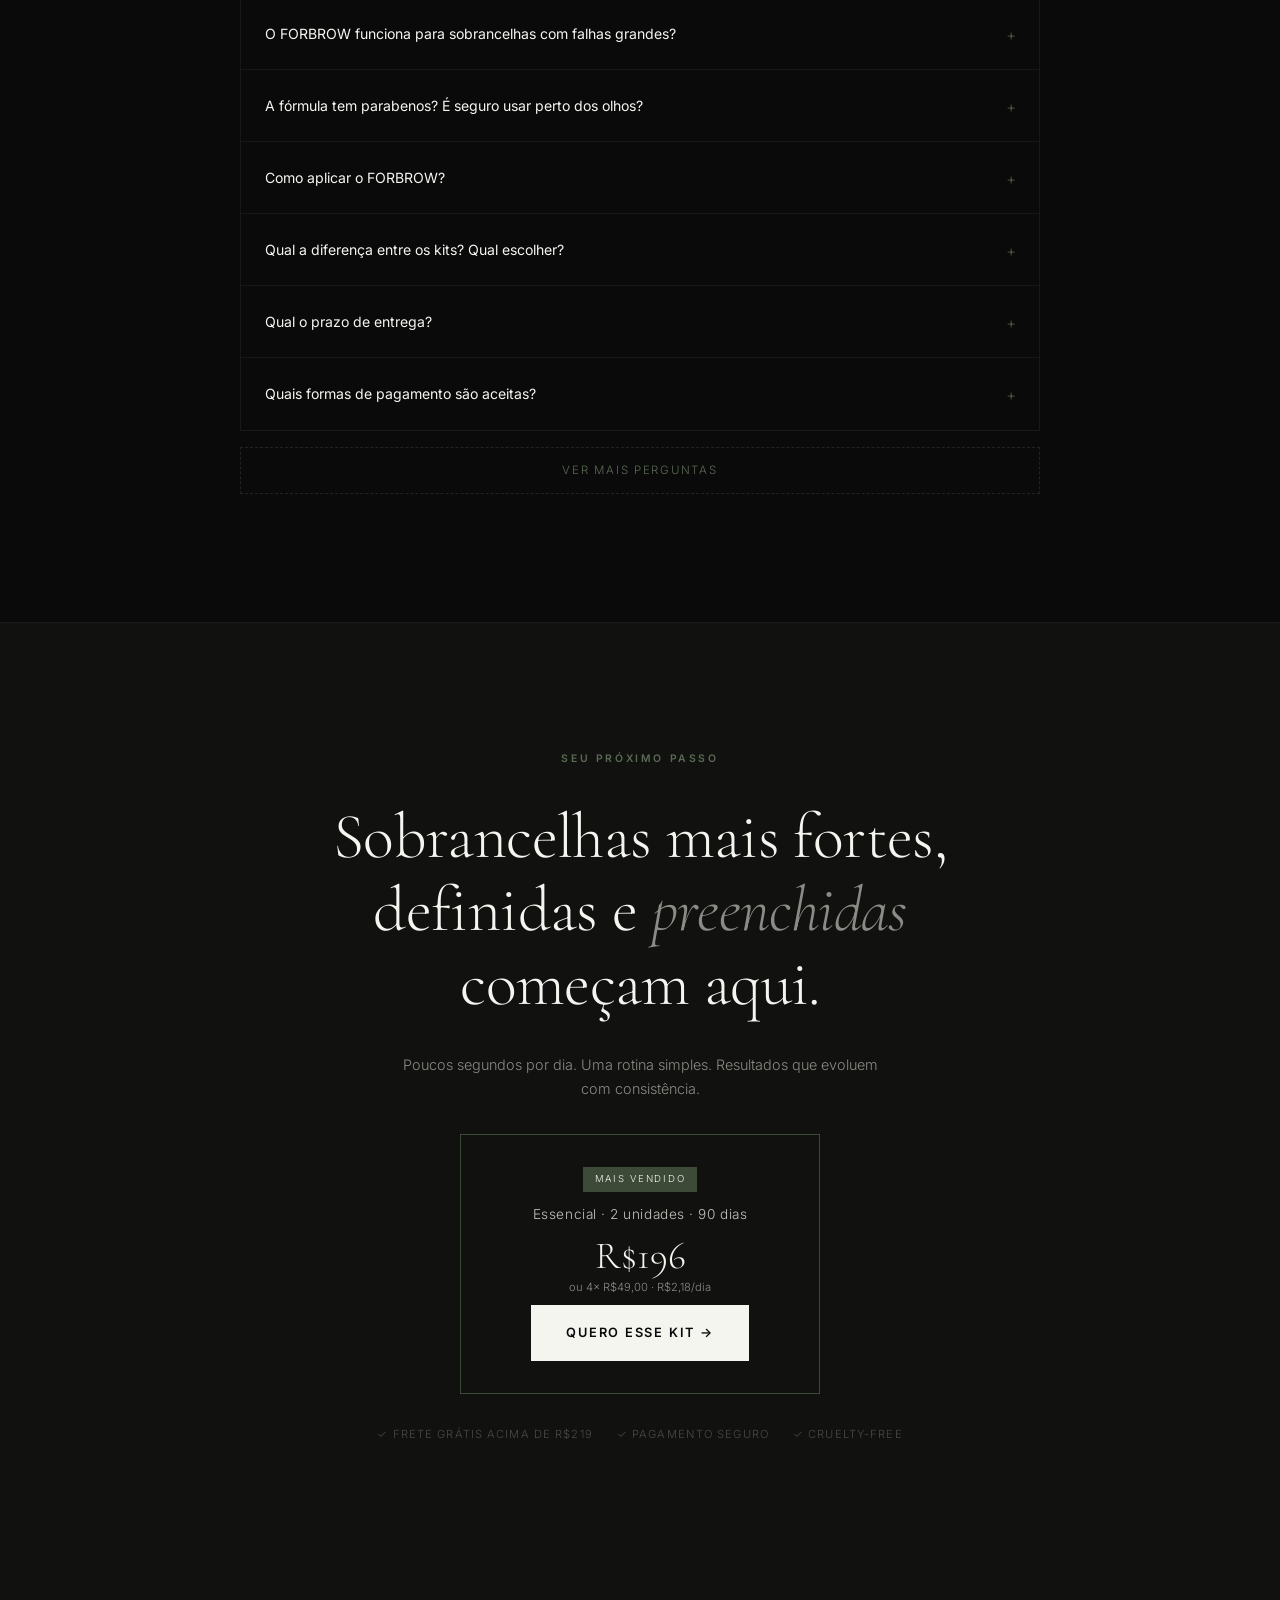
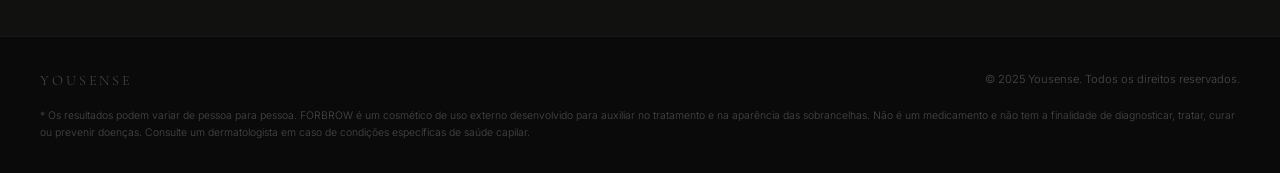
==== commit 7dca1dd8: "Substitui botoes por widgets Nuvemshop direct-checkout" ====
--- a/index.html
+++ b/index.html
@@ -195,7 +195,7 @@
           <li style="visibility:hidden;"><span class="kf-check">✓</span> Frete grátis</li>
           <li style="visibility:hidden;"><span class="kf-check">✓</span> Placeholder</li>
         </ul>
-        <a href="https://yousense.com.br?add_to_cart=239855145&variant_id=1062798924&buyButton=true" class="btn-kit" target="_blank">Iniciar tratamento →</a>
+        <div id="nuvem-buy-239855145"></div>
         <p class="kit-microcopy">Ideal para conhecer o FORBROW e iniciar sua rotina de tratamento. O resultado completo costuma exigir o ciclo de 90 dias.</p>
       </div>
       <div class="kit-card featured">
@@ -216,7 +216,7 @@
           <li><span class="kf-check">✓</span> Aplicador de precisão</li>
           <li><span class="kf-check">✓</span> Frete grátis</li>
         </ul>
-        <a href="https://yousense.com.br?add_to_cart=351730976&variant_id=1547157519&buyButton=true" class="btn-kit featured" target="_blank">Iniciar tratamento →</a>
+        <div id="nuvem-buy-351730976"></div>
         <p class="kit-microcopy featured">Ciclo recomendado para resultados visíveis e consistentes.</p>
       </div>
       <div class="kit-card">
@@ -238,7 +238,7 @@
           <li><span class="kf-check">✓</span> Frete grátis</li>
           <li><span class="kf-check">✓</span> Necessaire personalizada</li>
         </ul>
-        <a href="https://yousense.com.br?add_to_cart=240529344&variant_id=1055878490&buyButton=true" class="btn-kit" target="_blank">Iniciar tratamento →</a>
+        <div id="nuvem-buy-240529344"></div>
         <p class="kit-microcopy">Para um ciclo completo de transformação progressiva.</p>
       </div>
     </div>
@@ -688,6 +688,33 @@
 
 
 <script src="js/main.js"></script>
+
+<!-- Nuvemshop Buy Buttons -->
+<script>
+(function() {
+  var src = "https://app.buybutton.com.br/widget.js";
+  var products = [
+    {"id":"239855145","divId":"nuvem-buy-239855145","storeId":4063801,"product":{"id":"239855145","title":"FORBROW","price":123,"currency":"BRL","image":"https://acdn-us.mitiendanube.com/stores/004/063/801/products/b445c8dde8b2fb9c9ff79100c84e8901-e0fc08ed74cf1cb87817820922595573-1024-1024.jpg","variants":[{"id":"1062798924","label":"Padrão","price":123,"values":[]}],"attributes":[],"permalink":"https://yousense.lojavirtualnuvem.com.br/produtos/forbrow","storeUrl":"https://yousense.lojavirtualnuvem.com.br"},"config":{"kind":"product","productId":"239855145","variant":"default","layout":"basic","action":"direct-checkout","label":"Iniciar tratamento →","cornerRadius":0,"buttonWidth":100,"bgColor":"#F5F5F0","textColor":"#0A0A0A","fontFamily":"Helvetica Neue","fontSize":14,"fontWeight":"bold","showImage":false,"showPrice":false,"showQuantity":false,"cartType":"drawer","cartAccentColor":"#3D4A38"}},
+    {"id":"351730976","divId":"nuvem-buy-351730976","storeId":4063801,"product":{"id":"351730976","title":"BROW DUO","price":246,"currency":"BRL","image":"https://acdn-us.mitiendanube.com/stores/004/063/801/products/b445c8dde8b2fb9c9ff79100c84e8901-209cd50307dddbce1817820922626007-1024-1024.jpg","variants":[{"id":"1547157519","label":"Padrão","price":246,"values":[]}],"attributes":[],"permalink":"https://yousense.lojavirtualnuvem.com.br/produtos/brow-duo-wrrws","storeUrl":"https://yousense.lojavirtualnuvem.com.br"},"config":{"kind":"product","productId":"351730976","variant":"default","layout":"basic","action":"direct-checkout","label":"Iniciar tratamento →","cornerRadius":0,"buttonWidth":100,"bgColor":"#0A0A0A","textColor":"#F5F5F0","fontFamily":"Helvetica Neue","fontSize":14,"fontWeight":"bold","showImage":false,"showPrice":false,"showQuantity":false,"cartType":"drawer","cartAccentColor":"#3D4A38"}},
+    {"id":"240529344","divId":"nuvem-buy-240529344","storeId":4063801,"product":{"id":"240529344","title":"BROW TRIO","price":290,"currency":"BRL","image":"https://acdn-us.mitiendanube.com/stores/004/063/801/products/33d26c599bb20a188b07ec46538e4053-e384d53bd9e28fa8cc17807848124461-1024-1024.jpg","variants":[{"id":"1055878490","label":"Padrão","price":290,"values":[]}],"attributes":[],"permalink":"https://yousense.lojavirtualnuvem.com.br/produtos/brow-trio-217ji","storeUrl":"https://yousense.lojavirtualnuvem.com.br"},"config":{"kind":"product","productId":"240529344","variant":"default","layout":"basic","action":"direct-checkout","label":"Iniciar tratamento →","cornerRadius":0,"buttonWidth":100,"bgColor":"#F5F5F0","textColor":"#0A0A0A","fontFamily":"Helvetica Neue","fontSize":14,"fontWeight":"bold","showImage":false,"showPrice":false,"showQuantity":false,"cartType":"drawer","cartAccentColor":"#3D4A38"}}
+  ];
+
+  function mountAll() {
+    products.forEach(function(p) {
+      var el = document.getElementById(p.divId);
+      if (el) window.NuvemBuyButton.render(el, {storeId: p.storeId, validateUrl: "https://app.buybutton.com.br/api/billing/widget-check", product: p.product, config: p.config});
+    });
+  }
+
+  if (window.NuvemBuyButton) { mountAll(); return; }
+  var s = document.createElement("script");
+  s.src = src;
+  s.async = true;
+  s.setAttribute("data-nuvem-buy-button", "1");
+  s.addEventListener("load", mountAll);
+  document.head.appendChild(s);
+})();
+</script>
 </body>
 </html>
 
